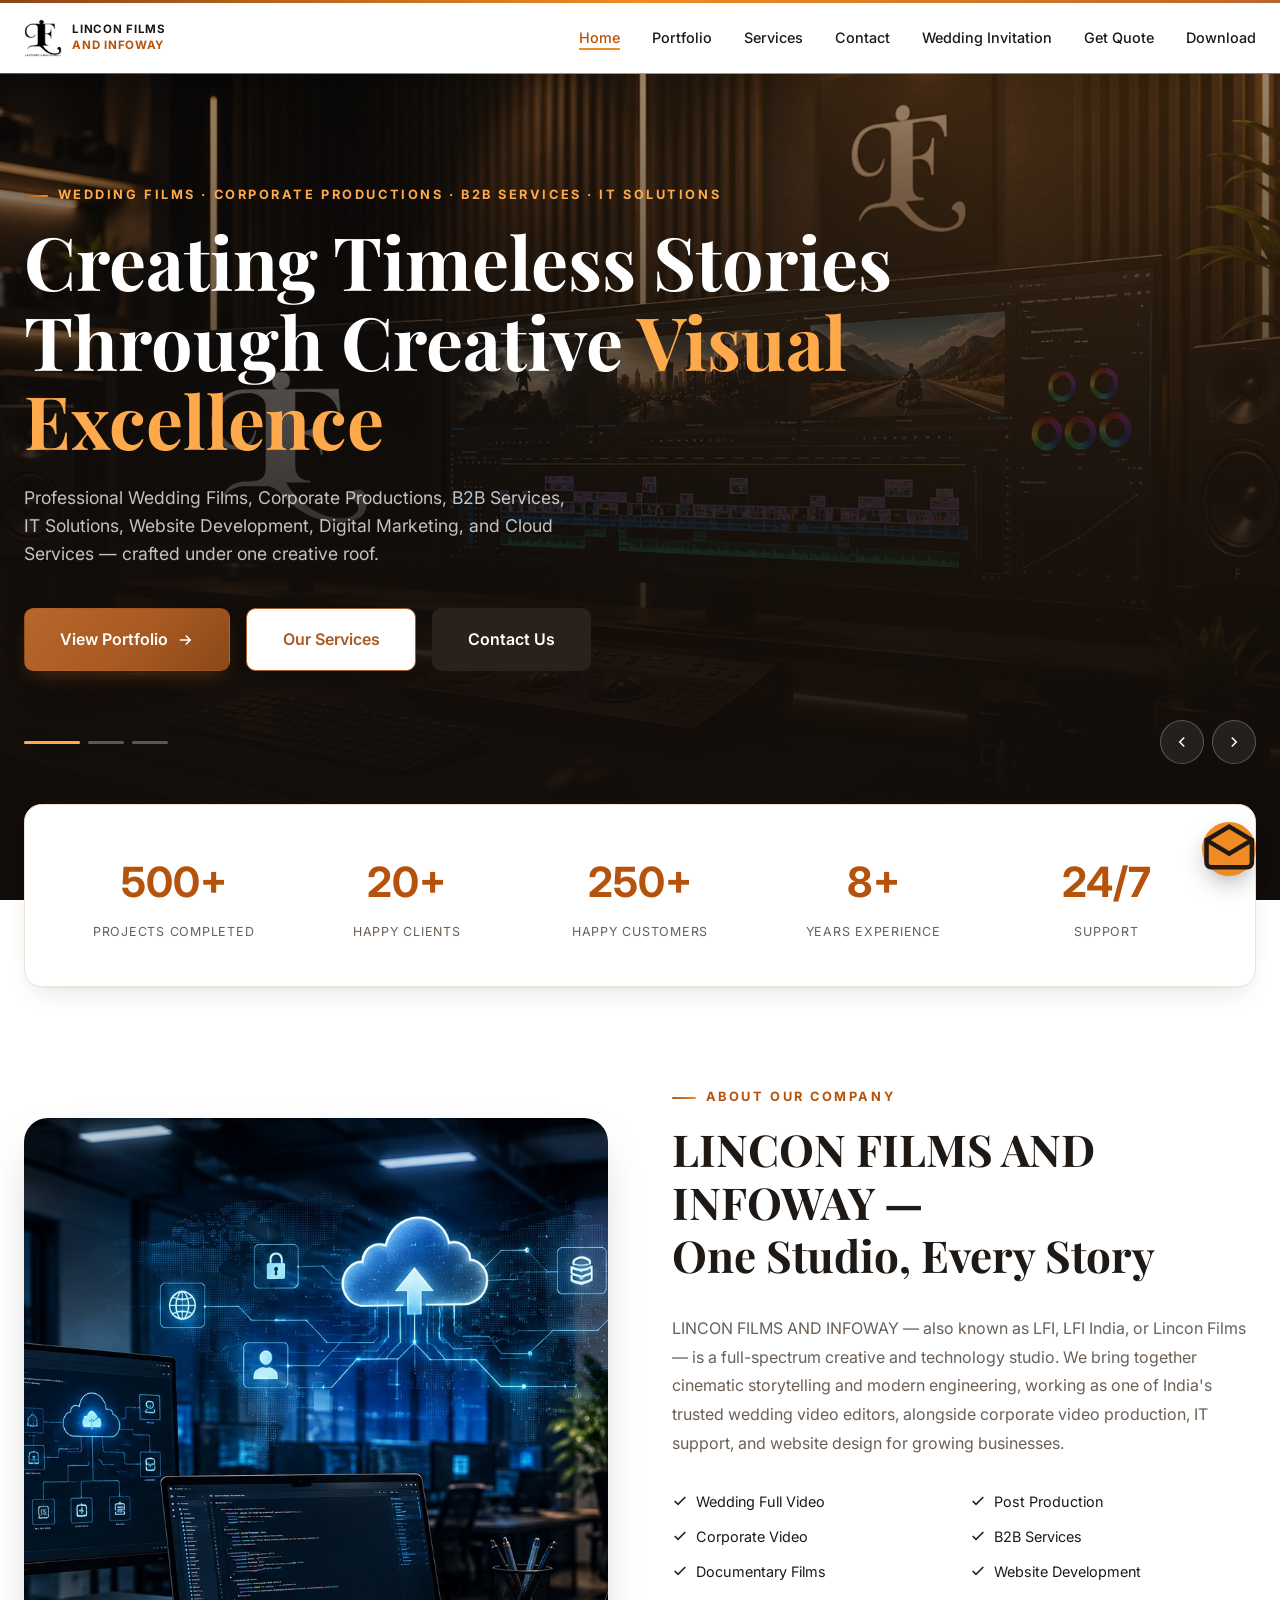
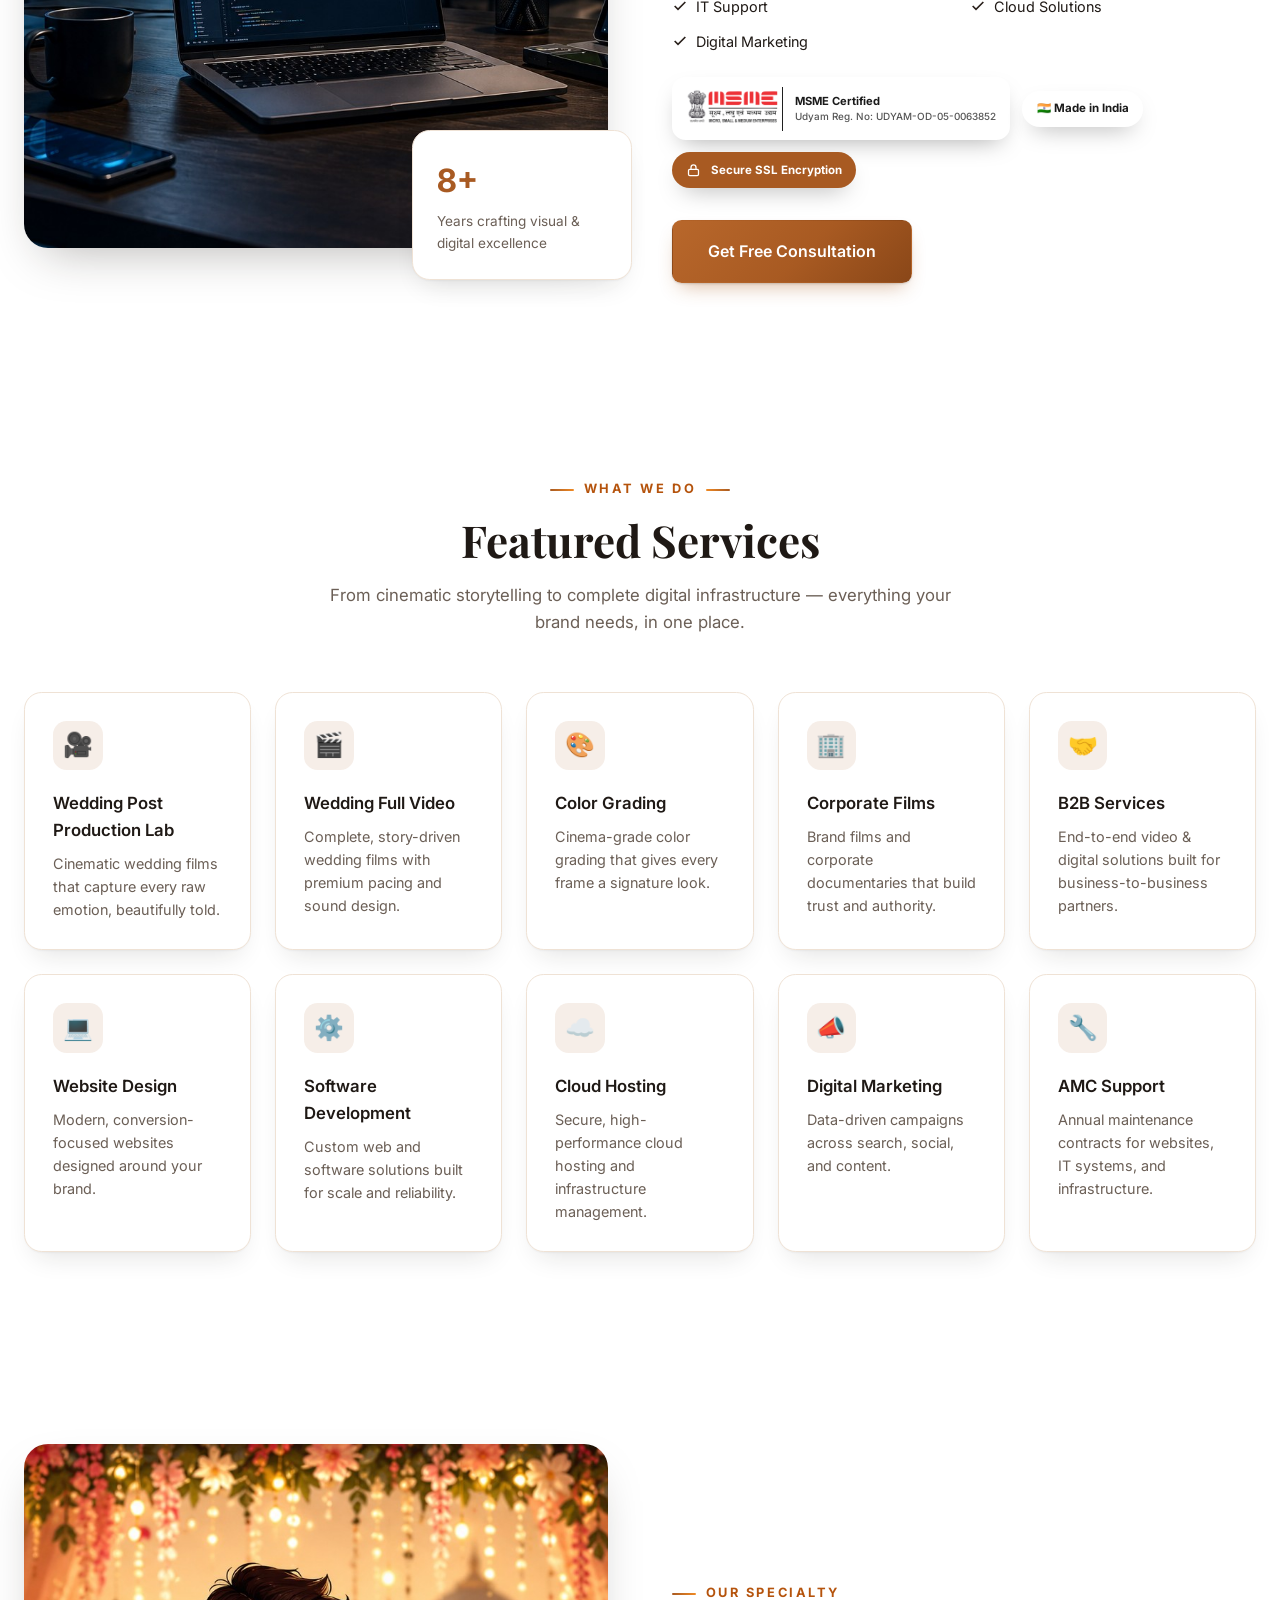
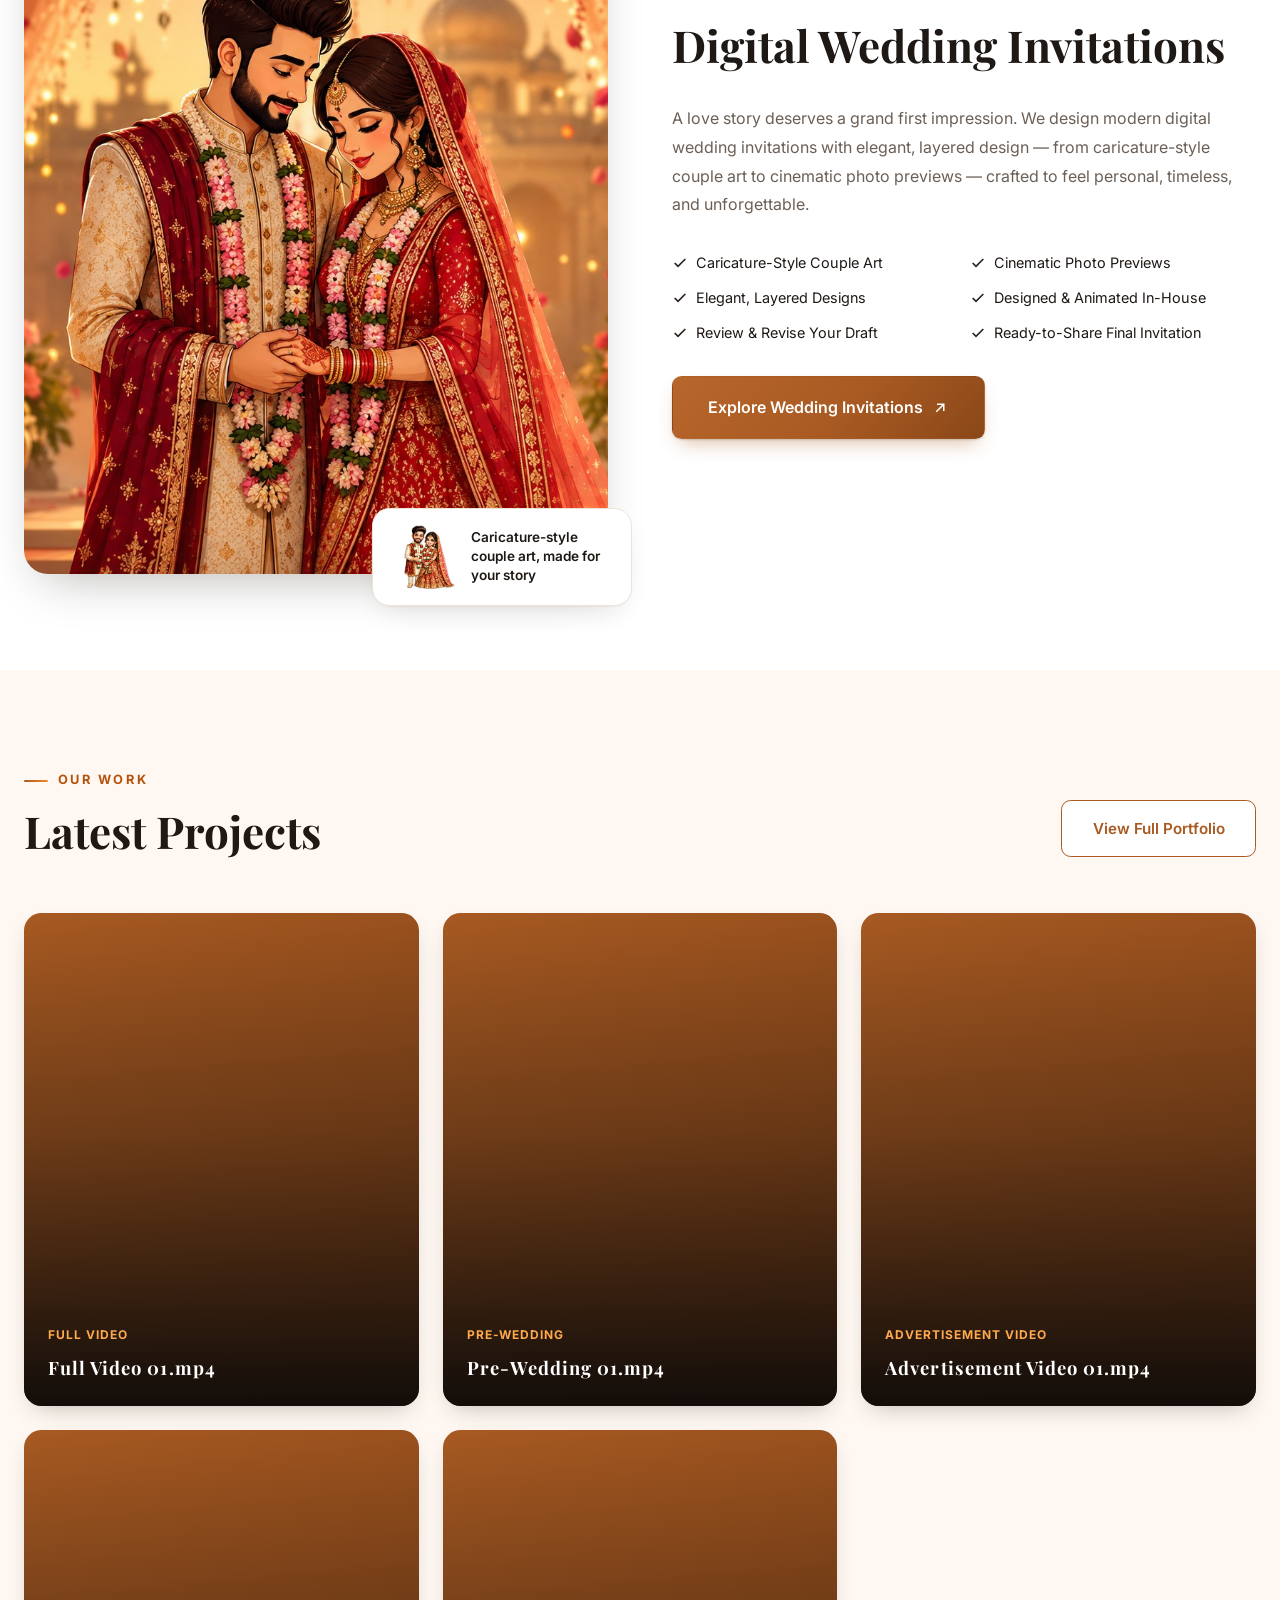
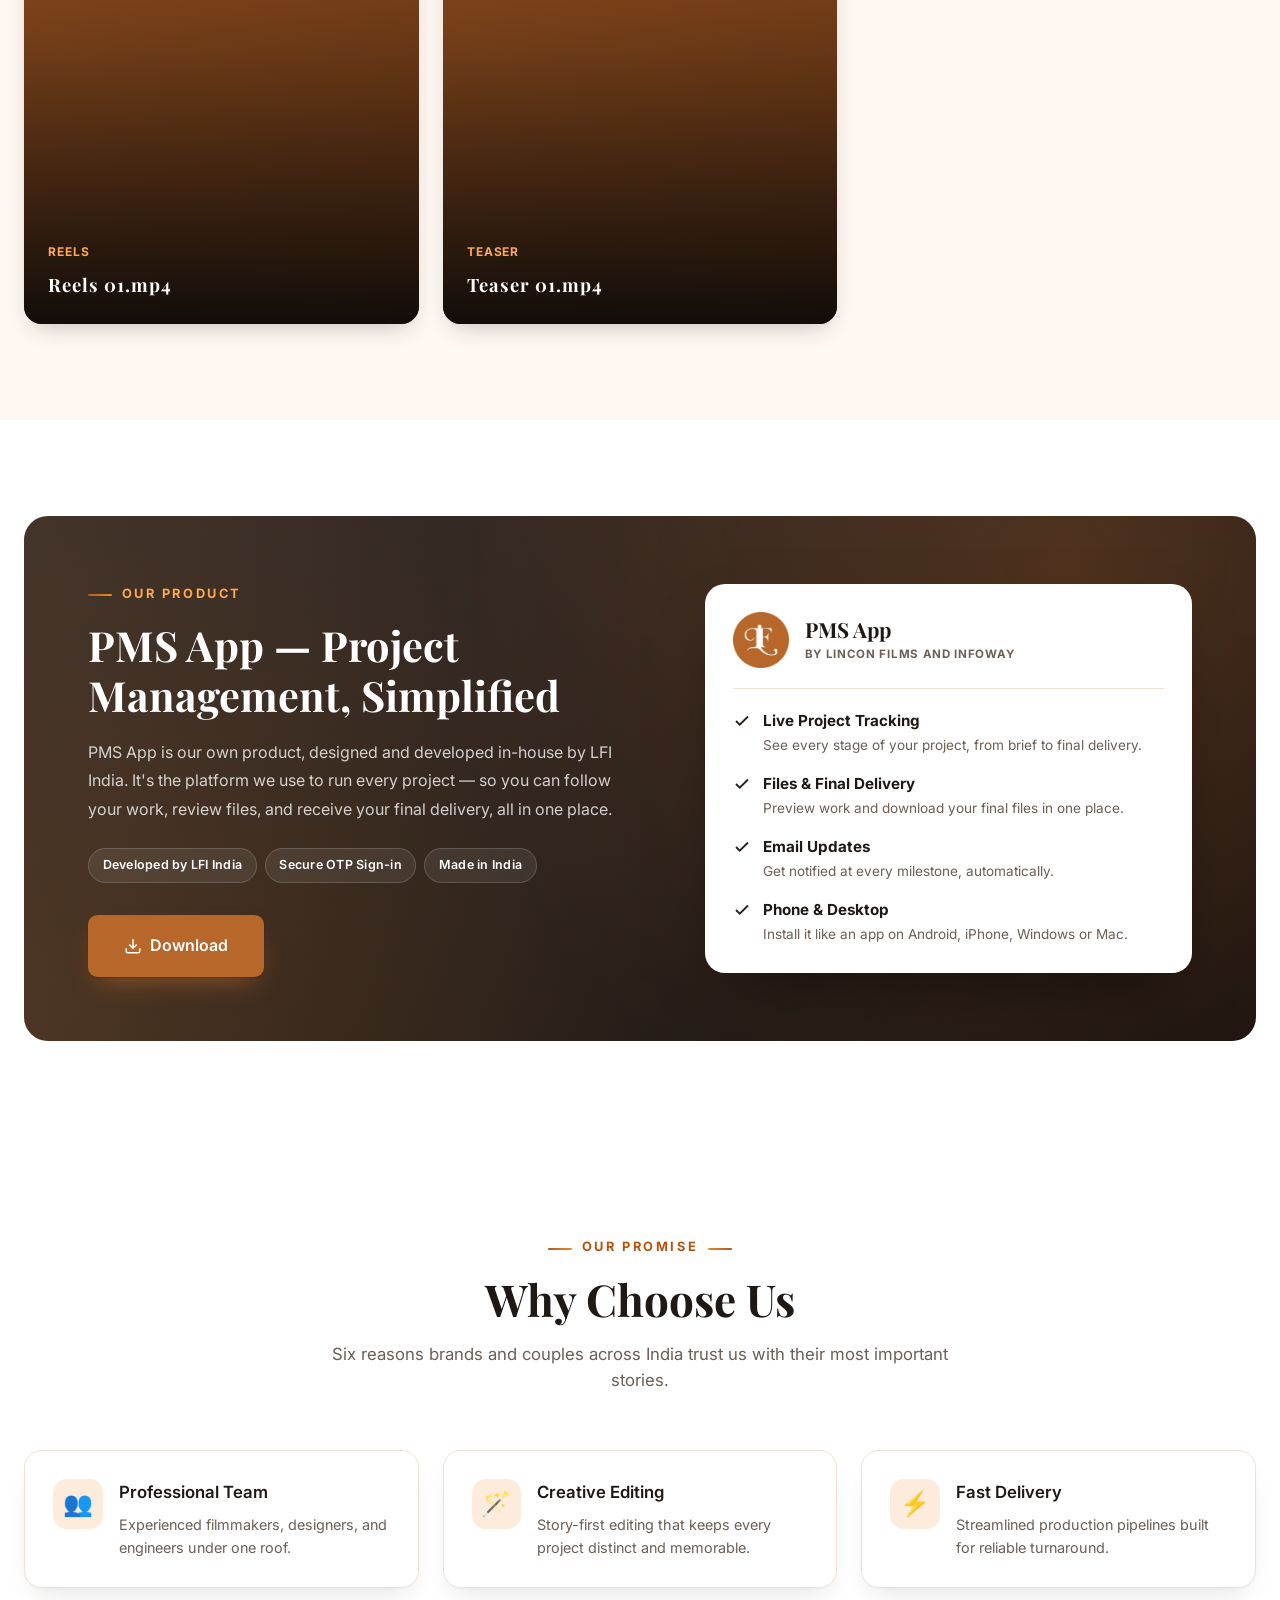
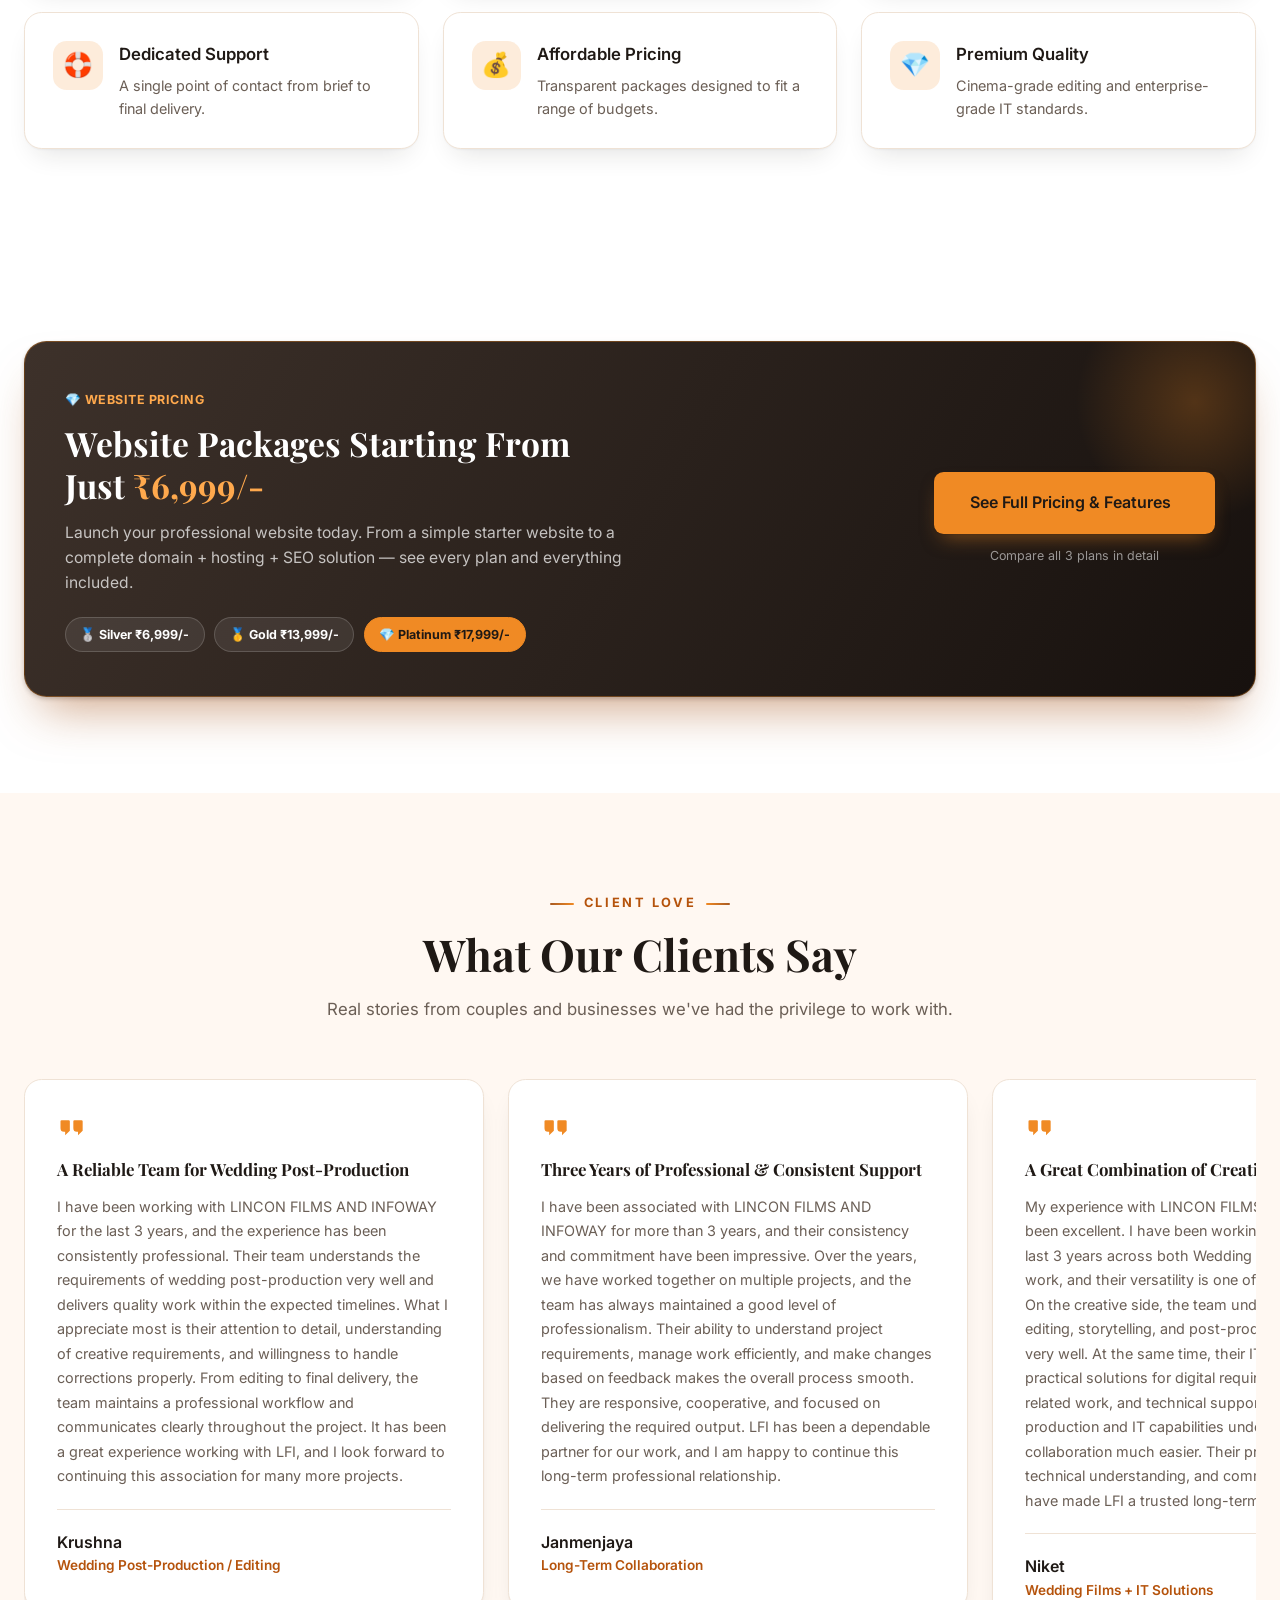
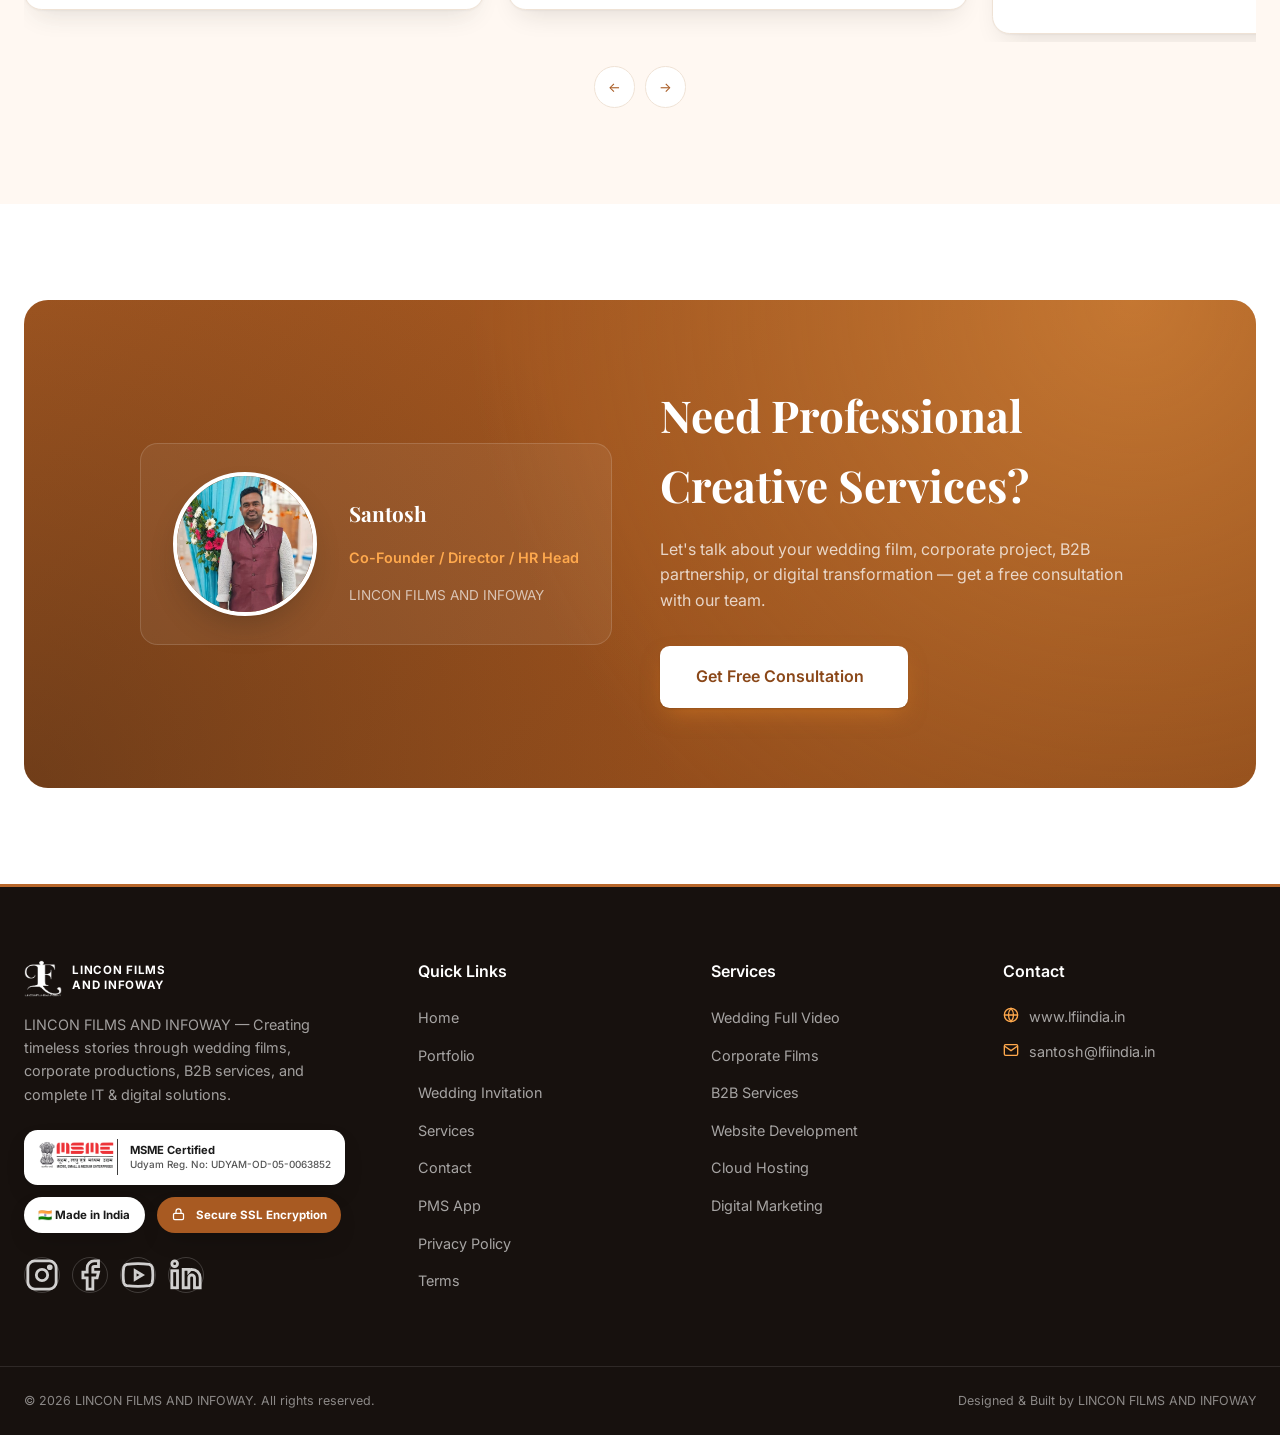
==== index.html @ a1fccd5b "PMS download popup: direct Windows installer download Installer is hosted as a GitHub release asset " ====
<!DOCTYPE html>
<html lang="en">
<head>
<meta charset="UTF-8" />
<meta name="viewport" content="width=device-width, initial-scale=1.0" />
<title>Wedding Films | B2B Services | IT Solutions | LINCON FILMS AND INFOWAY</title>
<meta name="description" content="Professional Wedding Films, Corporate Productions, B2B Services, Website Design, Software Development, Cloud Hosting, Digital Marketing and IT Solutions." />
<meta name="keywords" content="Lincon Films and Infoway, LFI India, LFI Team, Lincon Films, wedding video editor, best wedding video editor India, video editors in India, wedding video editing, professional video editing services, IT support services, website design company India, web development, wedding films, video editing company India" />
<meta name="robots" content="index, follow" />
<meta name="author" content="LINCON FILMS AND INFOWAY" />
<link rel="canonical" href="https://www.lfiindia.in" />
<meta property="og:title" content="Wedding Films | B2B Services | IT Solutions | LINCON FILMS AND INFOWAY" />
<meta property="og:description" content="Professional Wedding Films, Corporate Productions, B2B Services, Website Design, Software Development, Cloud Hosting, Digital Marketing and IT Solutions." />
<meta property="og:image" content="assets/og-image.jpg" />
<meta property="og:type" content="website" />
<meta property="og:url" content="https://www.lfiindia.in" />
<meta name="twitter:card" content="summary_large_image" />
<meta name="twitter:title" content="Wedding Films | B2B Services | IT Solutions | LINCON FILMS AND INFOWAY" />
<meta name="twitter:description" content="Professional Wedding Films, Corporate Productions, B2B Services, Website Design, Software Development, Cloud Hosting, Digital Marketing and IT Solutions." />
<link rel="icon" href="assets/favicon.ico?v=2" sizes="any" />
<link rel="icon" type="image/png" href="assets/app-icon.png?v=2" />
<link rel="apple-touch-icon" href="assets/apple-touch-icon.png?v=2" />
<link rel="preconnect" href="https://fonts.googleapis.com">
<link href="https://fonts.googleapis.com/css2?family=Playfair+Display:wght@600;700;800&family=Inter:wght@400;500;600;700&display=swap" rel="stylesheet">
<link rel="stylesheet" href="css/style.css?v=7" />
<script type="application/ld+json">{"@context": "https://schema.org", "@type": "Organization", "name": "LINCON FILMS AND INFOWAY", "alternateName": ["LFI", "LFI India", "LFI Team", "Lincon Films", "Lincon Films and Infoway", "Lincon Films & Infoway", "Lincon"], "url": "https://www.lfiindia.in", "email": "santosh@lfiindia.in", "logo": "https://www.lfiindia.in/assets/logo-black.png", "description": "Lincon Films and Infoway (LFI India) \u2014 professional wedding video editing, video production, IT support, and website design services."}</script>
<noscript><style>.reveal{opacity:1!important;transform:none!important}</style></noscript>
</head>
<body data-page="home">

<header class="navbar">
  <div class="container nav-inner">
    <a href="/" class="brand">
      <img src="assets/logo-black.png" alt="LINCON FILMS AND INFOWAY logo" />
      <span class="brand-name">LINCON FILMS<br/><em>AND INFOWAY</em></span>
    </a>
    <ul class="nav-links"><li><a href="/" class="active">Home</a></li><li><a href="/portfolio">Portfolio</a></li><li><a href="/services">Services</a></li><li><a href="/contact">Contact</a></li><li><a href="https://weddinginvitation.lfiindia.in/" target="_blank" rel="noopener">Wedding Invitation</a></li><li><a href="/contact">Get Quote</a></li><li><a href="https://pms.lfiindia.in/install" data-download title="Download the LFI PMS App for your phone or computer" aria-label="Download the LFI PMS App">Download</a></li></ul>
    <button class="nav-toggle" aria-label="Toggle menu">
      <svg viewBox="0 0 24 24" fill="none" stroke="currentColor" stroke-width="2"><path d="M3 12h18M3 6h18M3 18h18"/></svg>
    </button>
  </div>
  <div class="mobile-menu">
    <div class="container">
      <ul><li><a href="/" class="active">Home</a></li><li><a href="/portfolio">Portfolio</a></li><li><a href="/services">Services</a></li><li><a href="/contact">Contact</a></li><li><a href="https://weddinginvitation.lfiindia.in/" target="_blank" rel="noopener">Wedding Invitation</a></li><li><a href="/contact">Get Quote</a></li><li><a href="https://pms.lfiindia.in/install" data-download title="Download the LFI PMS App for your phone or computer" aria-label="Download the LFI PMS App">Download</a></li></ul>
    </div>
  </div>
</header>

<section class="hero hero-slider" aria-roledescription="carousel" aria-label="LINCON FILMS AND INFOWAY highlights">
  <div class="hero-slides">
  <div class="hero-slide is-active" aria-roledescription="slide" aria-label="1 of 3">
    <div class="hero-bg" style="background-image:url('assets/studio-hero.jpg')"></div>
      <div class="container hero-content">
        <span class="section-label">Wedding Films &middot; Corporate Productions &middot; B2B Services &middot; IT Solutions</span>
        <h1 class="reveal visible">Creating Timeless Stories<br/>Through Creative <span class="accent-text">Visual Excellence</span></h1>
        <p class="lead">Professional Wedding Films, Corporate Productions, B2B Services, IT Solutions, Website Development, Digital Marketing, and Cloud Services &mdash; crafted under one creative roof.</p>
        <div class="hero-actions">
          <a href="/portfolio" class="btn btn-primary btn-lg">View Portfolio <svg viewBox="0 0 24 24" fill="none" stroke="currentColor" stroke-width="2"><path d="M5 12h14M13 6l6 6-6 6"/></svg></a>
          <a href="/services" class="btn btn-outline btn-lg">Our Services</a>
          <a href="/contact" class="btn btn-ghost btn-lg">Contact Us</a>
        </div>
      </div>
  </div>

  <div class="hero-slide" aria-roledescription="slide" aria-label="2 of 3" aria-hidden="true" inert>
    <div class="hero-bg" style="background-image:url('assets/wedding-hero.jpg');background-position:center 30%"></div>
    <div class="container hero-content">
      <span class="section-label">Our Specialty &middot; Digital Wedding Invitations</span>
      <h2 class="hero-title">Wedding Invitations That<br/>Tell Your <span class="accent-text">Love Story</span></h2>
      <p class="lead">Modern digital invitations with elegant, layered design &mdash; from caricature-style couple art to cinematic photo previews, crafted to feel personal, timeless, and unforgettable.</p>
      <div class="hero-actions">
        <a href="https://weddinginvitation.lfiindia.in/" target="_blank" rel="noopener" class="btn btn-accent btn-lg">Explore Wedding Invitations <svg viewBox="0 0 24 24" fill="none" stroke="currentColor" stroke-width="2"><path d="M7 17 17 7M8 7h9v9"/></svg></a>
        <a href="/contact" class="btn btn-outline-light btn-lg">Get a Quote</a>
      </div>
    </div>
  </div>

  <div class="hero-slide" aria-roledescription="slide" aria-label="3 of 3" aria-hidden="true" inert>
    <div class="hero-bg" style="background-image:url('assets/about-it-cloud.jpg')"></div>
    <div class="container hero-content">
      <span class="section-label">Our Product &middot; PMS App</span>
      <h2 class="hero-title">Every Project, Tracked<br/>in <span class="accent-text">One Simple App</span></h2>
      <p class="lead">PMS App is our own project management platform, built in-house by LFI India. Follow your project from brief to final delivery, review files, and get updates &mdash; on your phone or computer.</p>
      <div class="hero-actions">
        <a href="https://pms.lfiindia.in/install" data-download class="btn btn-app btn-lg" aria-label="Download the LFI PMS App"><svg viewBox="0 0 24 24" fill="none" stroke="currentColor" stroke-width="2"><path d="M21 15v4a2 2 0 0 1-2 2H5a2 2 0 0 1-2-2v-4M7 10l5 5 5-5M12 15V3"/></svg> Download</a>
        <a href="/#pms-app" class="btn btn-outline-light btn-lg">Learn More <svg viewBox="0 0 24 24" fill="none" stroke="currentColor" stroke-width="2"><path d="M5 12h14M13 6l6 6-6 6"/></svg></a>
      </div>
    </div>
  </div>
  </div>

  <div class="container hero-controls">
    <div class="hero-dots" role="tablist" aria-label="Choose a slide">
      <button type="button" class="hero-dot is-active" role="tab" aria-selected="true" aria-label="Slide 1: Our studio"><span></span></button>
      <button type="button" class="hero-dot" role="tab" aria-selected="false" aria-label="Slide 2: Wedding Invitations"><span></span></button>
      <button type="button" class="hero-dot" role="tab" aria-selected="false" aria-label="Slide 3: PMS App"><span></span></button>
    </div>
    <div class="hero-arrows">
      <button type="button" class="hero-arrow" data-dir="-1" aria-label="Previous slide"><svg viewBox="0 0 24 24" fill="none" stroke="currentColor" stroke-width="2"><path d="M15 18l-6-6 6-6"/></svg></button>
      <button type="button" class="hero-arrow" data-dir="1" aria-label="Next slide"><svg viewBox="0 0 24 24" fill="none" stroke="currentColor" stroke-width="2"><path d="M9 18l6-6-6-6"/></svg></button>
    </div>
  </div>
</section>

<section class="stats-wrap">
  <div class="container">
    <div class="glass stats-grid reveal">
      <div><p class="num"><span data-count="500" data-suffix="+">0</span></p><p class="label">Projects Completed</p></div>
      <div><p class="num"><span data-count="20" data-suffix="+">0</span></p><p class="label">Happy Clients</p></div>
      <div><p class="num"><span data-count="250" data-suffix="+">0</span></p><p class="label">Happy Customers</p></div>
      <div><p class="num"><span data-count="8" data-suffix="+">0</span></p><p class="label">Years Experience</p></div>
      <div><p class="num"><span data-count="24" data-suffix="/7">0</span></p><p class="label">Support</p></div>
    </div>
  </div>
</section>

<section class="section">
  <div class="container about-grid">
    <div class="about-media reveal">
      <div class="frame"><img src="assets/about-it-cloud.jpg" alt="LINCON FILMS AND INFOWAY IT and cloud software workspace" /></div>
      <div class="glass badge">
        <p class="about-badge-num">8+</p>
        <p class="text-muted" style="margin-top:.3rem;font-size:.85rem">Years crafting visual &amp; digital excellence</p>
      </div>
    </div>
    <div class="reveal">
      <span class="section-label">About Our Company</span>
      <h2 style="font-size:clamp(2rem,4vw,2.75rem);line-height:1.2">LINCON FILMS AND INFOWAY &mdash;<br/>One Studio, Every Story</h2>
      <p class="text-muted mt-8" style="line-height:1.8">LINCON FILMS AND INFOWAY — also known as LFI, LFI India, or Lincon Films — is a full-spectrum creative and technology studio. We bring together cinematic storytelling and modern engineering, working as one of India's trusted wedding video editors, alongside corporate video production, IT support, and website design for growing businesses.</p>
      <div class="offer-list">
        <div class="offer-item"><svg viewBox="0 0 24 24" fill="none" stroke="currentColor" stroke-width="2.5"><path d="M20 6 9 17l-5-5"/></svg><span>Wedding Full Video</span></div><div class="offer-item"><svg viewBox="0 0 24 24" fill="none" stroke="currentColor" stroke-width="2.5"><path d="M20 6 9 17l-5-5"/></svg><span>Post Production</span></div><div class="offer-item"><svg viewBox="0 0 24 24" fill="none" stroke="currentColor" stroke-width="2.5"><path d="M20 6 9 17l-5-5"/></svg><span>Corporate Video</span></div><div class="offer-item"><svg viewBox="0 0 24 24" fill="none" stroke="currentColor" stroke-width="2.5"><path d="M20 6 9 17l-5-5"/></svg><span>B2B Services</span></div><div class="offer-item"><svg viewBox="0 0 24 24" fill="none" stroke="currentColor" stroke-width="2.5"><path d="M20 6 9 17l-5-5"/></svg><span>Documentary Films</span></div><div class="offer-item"><svg viewBox="0 0 24 24" fill="none" stroke="currentColor" stroke-width="2.5"><path d="M20 6 9 17l-5-5"/></svg><span>Website Development</span></div><div class="offer-item"><svg viewBox="0 0 24 24" fill="none" stroke="currentColor" stroke-width="2.5"><path d="M20 6 9 17l-5-5"/></svg><span>IT Support</span></div><div class="offer-item"><svg viewBox="0 0 24 24" fill="none" stroke="currentColor" stroke-width="2.5"><path d="M20 6 9 17l-5-5"/></svg><span>Cloud Solutions</span></div><div class="offer-item"><svg viewBox="0 0 24 24" fill="none" stroke="currentColor" stroke-width="2.5"><path d="M20 6 9 17l-5-5"/></svg><span>Digital Marketing</span></div>
      </div>
      
<div class="trust-badges">
  <div class="msme-badge">
    <img src="assets/msme-logo.png" alt="MSME Registered" style="height:44px" />
    <span>MSME&nbsp;Certified<br/><small>Udyam Reg. No: UDYAM-OD-05-0063852</small></span>
  </div>
  <div class="india-badge">🇮🇳&nbsp;Made in India</div>
  <div class="ssl-badge"><svg viewBox="0 0 24 24" fill="none" stroke="currentColor" stroke-width="2"><rect x="4" y="10" width="16" height="10" rx="2"/><path d="M8 10V7a4 4 0 0 1 8 0v3"/></svg>&nbsp;Secure SSL Encryption</div>
</div>

      <div class="mt-8"><a href="/contact" class="btn btn-primary btn-lg">Get Free Consultation</a></div>
    </div>
  </div>
</section>

<section class="section">
  <div class="container">
    <div class="section-heading reveal">
      <span class="section-label">What We Do</span>
      <h2>Featured Services</h2>
      <p>From cinematic storytelling to complete digital infrastructure &mdash; everything your brand needs, in one place.</p>
    </div>
    <div class="grid grid-5">
<a href="/services" class="card reveal" style="display:block">
  <div class="icon-box" style="font-size:1.5rem">🎥</div>
  <h3 style="font-size:1.05rem;font-family:'Inter',sans-serif;font-weight:600">Wedding Post Production Lab</h3>
  <p class="text-muted" style="margin-top:.5rem;font-size:.9rem;line-height:1.6">Cinematic wedding films that capture every raw emotion, beautifully told.</p>
</a>
<div class="card reveal">
  <div class="icon-box" style="font-size:1.5rem">🎬</div>
  <h3 style="font-size:1.05rem;font-family:'Inter',sans-serif;font-weight:600">Wedding Full Video</h3>
  <p class="text-muted" style="margin-top:.5rem;font-size:.9rem;line-height:1.6">Complete, story-driven wedding films with premium pacing and sound design.</p>
</div>
<div class="card reveal">
  <div class="icon-box" style="font-size:1.5rem">🎨</div>
  <h3 style="font-size:1.05rem;font-family:'Inter',sans-serif;font-weight:600">Color Grading</h3>
  <p class="text-muted" style="margin-top:.5rem;font-size:.9rem;line-height:1.6">Cinema-grade color grading that gives every frame a signature look.</p>
</div>
<div class="card reveal">
  <div class="icon-box" style="font-size:1.5rem">🏢</div>
  <h3 style="font-size:1.05rem;font-family:'Inter',sans-serif;font-weight:600">Corporate Films</h3>
  <p class="text-muted" style="margin-top:.5rem;font-size:.9rem;line-height:1.6">Brand films and corporate documentaries that build trust and authority.</p>
</div>
<div class="card reveal">
  <div class="icon-box" style="font-size:1.5rem">🤝</div>
  <h3 style="font-size:1.05rem;font-family:'Inter',sans-serif;font-weight:600">B2B Services</h3>
  <p class="text-muted" style="margin-top:.5rem;font-size:.9rem;line-height:1.6">End-to-end video & digital solutions built for business-to-business partners.</p>
</div>
<div class="card reveal">
  <div class="icon-box" style="font-size:1.5rem">💻</div>
  <h3 style="font-size:1.05rem;font-family:'Inter',sans-serif;font-weight:600">Website Design</h3>
  <p class="text-muted" style="margin-top:.5rem;font-size:.9rem;line-height:1.6">Modern, conversion-focused websites designed around your brand.</p>
</div>
<div class="card reveal">
  <div class="icon-box" style="font-size:1.5rem">⚙️</div>
  <h3 style="font-size:1.05rem;font-family:'Inter',sans-serif;font-weight:600">Software Development</h3>
  <p class="text-muted" style="margin-top:.5rem;font-size:.9rem;line-height:1.6">Custom web and software solutions built for scale and reliability.</p>
</div>
<div class="card reveal">
  <div class="icon-box" style="font-size:1.5rem">☁️</div>
  <h3 style="font-size:1.05rem;font-family:'Inter',sans-serif;font-weight:600">Cloud Hosting</h3>
  <p class="text-muted" style="margin-top:.5rem;font-size:.9rem;line-height:1.6">Secure, high-performance cloud hosting and infrastructure management.</p>
</div>
<div class="card reveal">
  <div class="icon-box" style="font-size:1.5rem">📣</div>
  <h3 style="font-size:1.05rem;font-family:'Inter',sans-serif;font-weight:600">Digital Marketing</h3>
  <p class="text-muted" style="margin-top:.5rem;font-size:.9rem;line-height:1.6">Data-driven campaigns across search, social, and content.</p>
</div>
<div class="card reveal">
  <div class="icon-box" style="font-size:1.5rem">🔧</div>
  <h3 style="font-size:1.05rem;font-family:'Inter',sans-serif;font-weight:600">AMC Support</h3>
  <p class="text-muted" style="margin-top:.5rem;font-size:.9rem;line-height:1.6">Annual maintenance contracts for websites, IT systems, and infrastructure.</p>
</div></div>
  </div>
</section>

<section class="section wi-section">
  <div class="container about-grid">
    <div class="about-media reveal">
      <div class="frame"><img src="assets/wedding-hero.jpg" alt="Digital wedding invitation designed by LINCON FILMS AND INFOWAY" loading="lazy" /></div>
      <div class="glass badge wi-badge">
        <img src="assets/indian-wedding-couple.png" alt="" loading="lazy" />
        <p>Caricature-style couple art, made for your story</p>
      </div>
    </div>
    <div class="reveal">
      <span class="section-label">Our Specialty</span>
      <h2 style="font-size:clamp(2rem,4vw,2.75rem);line-height:1.2">Digital Wedding Invitations</h2>
      <p class="text-muted mt-8" style="line-height:1.8">A love story deserves a grand first impression. We design modern digital wedding invitations with elegant, layered design &mdash; from caricature-style couple art to cinematic photo previews &mdash; crafted to feel personal, timeless, and unforgettable.</p>
      <div class="offer-list">
        <div class="offer-item"><svg viewBox="0 0 24 24" fill="none" stroke="currentColor" stroke-width="2.5"><path d="M20 6 9 17l-5-5"/></svg><span>Caricature-Style Couple Art</span></div><div class="offer-item"><svg viewBox="0 0 24 24" fill="none" stroke="currentColor" stroke-width="2.5"><path d="M20 6 9 17l-5-5"/></svg><span>Cinematic Photo Previews</span></div><div class="offer-item"><svg viewBox="0 0 24 24" fill="none" stroke="currentColor" stroke-width="2.5"><path d="M20 6 9 17l-5-5"/></svg><span>Elegant, Layered Designs</span></div><div class="offer-item"><svg viewBox="0 0 24 24" fill="none" stroke="currentColor" stroke-width="2.5"><path d="M20 6 9 17l-5-5"/></svg><span>Designed &amp; Animated In-House</span></div><div class="offer-item"><svg viewBox="0 0 24 24" fill="none" stroke="currentColor" stroke-width="2.5"><path d="M20 6 9 17l-5-5"/></svg><span>Review &amp; Revise Your Draft</span></div><div class="offer-item"><svg viewBox="0 0 24 24" fill="none" stroke="currentColor" stroke-width="2.5"><path d="M20 6 9 17l-5-5"/></svg><span>Ready-to-Share Final Invitation</span></div>
      </div>
      <div class="mt-8"><a href="https://weddinginvitation.lfiindia.in/" target="_blank" rel="noopener" class="btn btn-primary btn-lg">Explore Wedding Invitations <svg viewBox="0 0 24 24" fill="none" stroke="currentColor" stroke-width="2"><path d="M7 17 17 7M8 7h9v9"/></svg></a></div>
    </div>
  </div>
</section>

<section class="section" style="background:var(--surface)">
  <div class="container">
    <div class="section-heading left reveal" style="display:flex;justify-content:space-between;align-items:flex-end;flex-wrap:wrap;gap:1.5rem;max-width:none">
      <div>
        <span class="section-label">Our Work</span>
        <h2>Latest Projects</h2>
      </div>
      <a href="/portfolio" class="btn btn-outline">View Full Portfolio</a>
    </div>
    <div class="grid grid-3">
<a href="https://drive.google.com/file/d/1_h4O3P3IuZ7EQPSgL_ETYIWXiaMD9WnO/view?usp=drive_link" target="_blank" rel="noopener noreferrer" class="p-card reveal">
  <img src="https://drive.google.com/thumbnail?id=1_h4O3P3IuZ7EQPSgL_ETYIWXiaMD9WnO&sz=w1200" alt="Full Video 01.mp4" loading="lazy" referrerpolicy="no-referrer" onerror="this.closest('.p-card').classList.add('thumb-fallback')" />
  <div class="overlay"></div>
  <div class="info">
    <span class="cat">Full Video</span>
    <h3>Full Video 01.mp4</h3>
  </div>
</a>
<a href="https://drive.google.com/file/d/1IrYppe9F_4BrQaVZTBiz6avrPUBMxcvS/view?usp=drive_link" target="_blank" rel="noopener noreferrer" class="p-card reveal">
  <img src="https://drive.google.com/thumbnail?id=1IrYppe9F_4BrQaVZTBiz6avrPUBMxcvS&sz=w1200" alt="Pre-Wedding 01.mp4" loading="lazy" referrerpolicy="no-referrer" onerror="this.closest('.p-card').classList.add('thumb-fallback')" />
  <div class="overlay"></div>
  <div class="info">
    <span class="cat">Pre-Wedding</span>
    <h3>Pre-Wedding 01.mp4</h3>
  </div>
</a>
<a href="https://drive.google.com/file/d/14SnqKuMnbNH4ShbbWWgrhQha8vbRwLFc/view?usp=drive_link" target="_blank" rel="noopener noreferrer" class="p-card reveal">
  <img src="https://drive.google.com/thumbnail?id=14SnqKuMnbNH4ShbbWWgrhQha8vbRwLFc&sz=w1200" alt="Advertisement Video 01.mp4" loading="lazy" referrerpolicy="no-referrer" onerror="this.closest('.p-card').classList.add('thumb-fallback')" />
  <div class="overlay"></div>
  <div class="info">
    <span class="cat">Advertisement Video</span>
    <h3>Advertisement Video 01.mp4</h3>
  </div>
</a>
<a href="https://drive.google.com/file/d/1Y3k-LOnj1ScV1rFyDMSn8YwFRIDHgS8o/view?usp=drive_link" target="_blank" rel="noopener noreferrer" class="p-card reveal">
  <img src="https://drive.google.com/thumbnail?id=1Y3k-LOnj1ScV1rFyDMSn8YwFRIDHgS8o&sz=w1200" alt="Reels 01.mp4" loading="lazy" referrerpolicy="no-referrer" onerror="this.closest('.p-card').classList.add('thumb-fallback')" />
  <div class="overlay"></div>
  <div class="info">
    <span class="cat">Reels</span>
    <h3>Reels 01.mp4</h3>
  </div>
</a>
<a href="https://drive.google.com/file/d/15OsVFJKH5xno4ZXvZej6EavUECVASwab/view?usp=drive_link" target="_blank" rel="noopener noreferrer" class="p-card reveal">
  <img src="https://drive.google.com/thumbnail?id=15OsVFJKH5xno4ZXvZej6EavUECVASwab&sz=w1200" alt="Teaser 01.mp4" loading="lazy" referrerpolicy="no-referrer" onerror="this.closest('.p-card').classList.add('thumb-fallback')" />
  <div class="overlay"></div>
  <div class="info">
    <span class="cat">Teaser</span>
    <h3>Teaser 01.mp4</h3>
  </div>
</a></div>
  </div>
</section>

<section class="section" id="pms-app">
  <div class="container">
    <div class="product-banner reveal">
      <div class="product-copy">
        <span class="section-label">Our Product</span>
        <h2>PMS App &mdash; Project Management, Simplified</h2>
        <p>PMS App is our own product, designed and developed in-house by LFI India. It&apos;s the platform we use to run every project &mdash; so you can follow your work, review files, and receive your final delivery, all in one place.</p>
        <div class="product-tags">
          <span>Developed by LFI India</span><span>Secure OTP Sign-in</span><span>Made in India</span>
        </div>
        <div class="product-actions">
          <a href="https://pms.lfiindia.in/install" data-download class="btn btn-lg btn-app" aria-label="Download the LFI PMS App"><svg viewBox="0 0 24 24" fill="none" stroke="currentColor" stroke-width="2"><path d="M21 15v4a2 2 0 0 1-2 2H5a2 2 0 0 1-2-2v-4M7 10l5 5 5-5M12 15V3"/></svg> Download</a>
        </div>
      </div>
      <div class="product-card">
        <div class="product-card-head">
          <div class="product-icon"><img src="assets/app-icon.png" alt="PMS App" /></div>
          <div><p class="product-name">PMS App</p><p class="product-by">by LINCON FILMS AND INFOWAY</p></div>
        </div>
        <ul class="product-features">
          <li><svg viewBox="0 0 24 24" fill="none" stroke="currentColor" stroke-width="2.5"><path d="M20 6 9 17l-5-5"/></svg><div><strong>Live Project Tracking</strong><span>See every stage of your project, from brief to final delivery.</span></div></li><li><svg viewBox="0 0 24 24" fill="none" stroke="currentColor" stroke-width="2.5"><path d="M20 6 9 17l-5-5"/></svg><div><strong>Files &amp; Final Delivery</strong><span>Preview work and download your final files in one place.</span></div></li><li><svg viewBox="0 0 24 24" fill="none" stroke="currentColor" stroke-width="2.5"><path d="M20 6 9 17l-5-5"/></svg><div><strong>Email Updates</strong><span>Get notified at every milestone, automatically.</span></div></li><li><svg viewBox="0 0 24 24" fill="none" stroke="currentColor" stroke-width="2.5"><path d="M20 6 9 17l-5-5"/></svg><div><strong>Phone &amp; Desktop</strong><span>Install it like an app on Android, iPhone, Windows or Mac.</span></div></li>
        </ul>
      </div>
    </div>
  </div>
</section>

<section class="section">
  <div class="container">
    <div class="section-heading reveal">
      <span class="section-label">Our Promise</span>
      <h2>Why Choose Us</h2>
      <p>Six reasons brands and couples across India trust us with their most important stories.</p>
    </div>
    <div class="grid grid-3">
<div class="card reveal" style="display:flex;gap:1rem;align-items:flex-start">
  <div class="icon-box gold" style="margin-bottom:0;flex-shrink:0">👥</div>
  <div>
    <h3 style="font-size:1.05rem;font-family:'Inter',sans-serif;font-weight:600">Professional Team</h3>
    <p class="text-muted" style="margin-top:.4rem;font-size:.9rem;line-height:1.6">Experienced filmmakers, designers, and engineers under one roof.</p>
  </div>
</div>
<div class="card reveal" style="display:flex;gap:1rem;align-items:flex-start">
  <div class="icon-box gold" style="margin-bottom:0;flex-shrink:0">🪄</div>
  <div>
    <h3 style="font-size:1.05rem;font-family:'Inter',sans-serif;font-weight:600">Creative Editing</h3>
    <p class="text-muted" style="margin-top:.4rem;font-size:.9rem;line-height:1.6">Story-first editing that keeps every project distinct and memorable.</p>
  </div>
</div>
<div class="card reveal" style="display:flex;gap:1rem;align-items:flex-start">
  <div class="icon-box gold" style="margin-bottom:0;flex-shrink:0">⚡</div>
  <div>
    <h3 style="font-size:1.05rem;font-family:'Inter',sans-serif;font-weight:600">Fast Delivery</h3>
    <p class="text-muted" style="margin-top:.4rem;font-size:.9rem;line-height:1.6">Streamlined production pipelines built for reliable turnaround.</p>
  </div>
</div>
<div class="card reveal" style="display:flex;gap:1rem;align-items:flex-start">
  <div class="icon-box gold" style="margin-bottom:0;flex-shrink:0">🛟</div>
  <div>
    <h3 style="font-size:1.05rem;font-family:'Inter',sans-serif;font-weight:600">Dedicated Support</h3>
    <p class="text-muted" style="margin-top:.4rem;font-size:.9rem;line-height:1.6">A single point of contact from brief to final delivery.</p>
  </div>
</div>
<div class="card reveal" style="display:flex;gap:1rem;align-items:flex-start">
  <div class="icon-box gold" style="margin-bottom:0;flex-shrink:0">💰</div>
  <div>
    <h3 style="font-size:1.05rem;font-family:'Inter',sans-serif;font-weight:600">Affordable Pricing</h3>
    <p class="text-muted" style="margin-top:.4rem;font-size:.9rem;line-height:1.6">Transparent packages designed to fit a range of budgets.</p>
  </div>
</div>
<div class="card reveal" style="display:flex;gap:1rem;align-items:flex-start">
  <div class="icon-box gold" style="margin-bottom:0;flex-shrink:0">💎</div>
  <div>
    <h3 style="font-size:1.05rem;font-family:'Inter',sans-serif;font-weight:600">Premium Quality</h3>
    <p class="text-muted" style="margin-top:.4rem;font-size:.9rem;line-height:1.6">Cinema-grade editing and enterprise-grade IT standards.</p>
  </div>
</div></div>
  </div>
</section>

<section class="section">
  <div class="container">
    <div class="pricing-teaser reveal">
      <div class="pricing-teaser-content">
        <span class="pricing-teaser-eyebrow">💎 Website Pricing</span>
        <h2>Website Packages Starting From Just <strong>₹6,999/-</strong></h2>
        <p>Launch your professional website today. From a simple starter website to a complete domain + hosting + SEO solution — see every plan and everything included.</p>
        <div class="pricing-teaser-chips">
          <span>🥈 Silver ₹6,999/-</span>
          <span>🥇 Gold ₹13,999/-</span>
          <span class="pt-platinum">💎 Platinum ₹17,999/-</span>
        </div>
      </div>
      <div class="pricing-teaser-cta">
        <a href="/services#pricing" class="btn btn-accent btn-lg">See Full Pricing &amp; Features <svg viewBox="0 0 24 24" fill="none" stroke="currentColor" stroke-width="2"><path d="M5 12h14M13 6l6 6-6 6"/></svg></a>
        <small>Compare all 3 plans in detail</small>
      </div>
    </div>
  </div>
</section>

<section class="section" style="background:var(--surface)">
  <div class="container">
    <div class="section-heading reveal">
      <span class="section-label">Client Love</span>
      <h2>What Our Clients Say</h2>
      <p>Real stories from couples and businesses we've had the privilege to work with.</p>
    </div>
    <div class="carousel reveal">
      <div class="carousel-track">
<div class="glass t-card">
  <svg viewBox="0 0 24 24" fill="currentColor"><path d="M9 7H4a1 1 0 0 0-1 1v6a3 3 0 0 0 3 3h1v3l4-4V8a1 1 0 0 0-1-1Zm11 0h-5a1 1 0 0 0-1 1v6a3 3 0 0 0 3 3h1v3l4-4V8a1 1 0 0 0-1-1Z"/></svg>
  <p class="quote-headline">A Reliable Team for Wedding Post-Production</p>
  <p class="quote">I have been working with LINCON FILMS AND INFOWAY for the last 3 years, and the experience has been consistently professional. Their team understands the requirements of wedding post-production very well and delivers quality work within the expected timelines. What I appreciate most is their attention to detail, understanding of creative requirements, and willingness to handle corrections properly. From editing to final delivery, the team maintains a professional workflow and communicates clearly throughout the project. It has been a great experience working with LFI, and I look forward to continuing this association for many more projects.</p>
  <div class="who"><p class="name">Krushna</p><p class="role">Wedding Post-Production / Editing</p></div>
</div>
<div class="glass t-card">
  <svg viewBox="0 0 24 24" fill="currentColor"><path d="M9 7H4a1 1 0 0 0-1 1v6a3 3 0 0 0 3 3h1v3l4-4V8a1 1 0 0 0-1-1Zm11 0h-5a1 1 0 0 0-1 1v6a3 3 0 0 0 3 3h1v3l4-4V8a1 1 0 0 0-1-1Z"/></svg>
  <p class="quote-headline">Three Years of Professional & Consistent Support</p>
  <p class="quote">I have been associated with LINCON FILMS AND INFOWAY for more than 3 years, and their consistency and commitment have been impressive. Over the years, we have worked together on multiple projects, and the team has always maintained a good level of professionalism. Their ability to understand project requirements, manage work efficiently, and make changes based on feedback makes the overall process smooth. They are responsive, cooperative, and focused on delivering the required output. LFI has been a dependable partner for our work, and I am happy to continue this long-term professional relationship.</p>
  <div class="who"><p class="name">Janmenjaya</p><p class="role">Long-Term Collaboration</p></div>
</div>
<div class="glass t-card">
  <svg viewBox="0 0 24 24" fill="currentColor"><path d="M9 7H4a1 1 0 0 0-1 1v6a3 3 0 0 0 3 3h1v3l4-4V8a1 1 0 0 0-1-1Zm11 0h-5a1 1 0 0 0-1 1v6a3 3 0 0 0 3 3h1v3l4-4V8a1 1 0 0 0-1-1Z"/></svg>
  <p class="quote-headline">A Great Combination of Creative & IT Expertise</p>
  <p class="quote">My experience with LINCON FILMS AND INFOWAY has been excellent. I have been working with the team for the last 3 years across both Wedding Films and IT Solution work, and their versatility is one of their biggest strengths. On the creative side, the team understands wedding films, editing, storytelling, and post-production requirements very well. At the same time, their IT team provides practical solutions for digital requirements, website-related work, and technical support. Having both creative production and IT capabilities under one team makes collaboration much easier. Their professional approach, technical understanding, and commitment to the work have made LFI a trusted long-term partner.</p>
  <div class="who"><p class="name">Niket</p><p class="role">Wedding Films + IT Solutions</p></div>
</div>
<div class="glass t-card">
  <svg viewBox="0 0 24 24" fill="currentColor"><path d="M9 7H4a1 1 0 0 0-1 1v6a3 3 0 0 0 3 3h1v3l4-4V8a1 1 0 0 0-1-1Zm11 0h-5a1 1 0 0 0-1 1v6a3 3 0 0 0 3 3h1v3l4-4V8a1 1 0 0 0-1-1Z"/></svg>
  <p class="quote-headline">Professional, Responsive & Easy to Work With</p>
  <p class="quote">I have been working with LINCON FILMS AND INFOWAY for the last 3 years, and I have always had a positive experience with their team. They are professional, responsive, and take the time to understand the actual requirements of each project. Whenever there are changes or specific requirements, the team is cooperative and works towards finding the right solution. Their dedication to maintaining quality and completing work properly is something I really appreciate. LFI has built a strong professional relationship with us over the years, and I would definitely recommend their services to businesses and teams looking for a reliable creative and technology partner.</p>
  <div class="who"><p class="name">Soumya</p><p class="role">Professional Service & Support</p></div>
</div></div>
      <div class="carousel-nav">
        <button class="carousel-prev" aria-label="Previous">&larr;</button>
        <button class="carousel-next" aria-label="Next">&rarr;</button>
      </div>
    </div>
  </div>
</section>

<section class="section">
  <div class="container">
    <div class="cta-banner reveal">
      <div class="inner cta-with-founder">
        <div class="founder-card on-dark">
          <div class="founder-photo"><img src="assets/founder-santosh.jpg" alt="Santosh, Co-Founder of LINCON FILMS AND INFOWAY" /></div>
          <div>
            <p class="founder-name">Santosh</p>
            <p class="founder-title">Co-Founder / Director / HR Head</p>
            <p class="founder-company">LINCON FILMS AND INFOWAY</p>
          </div>
        </div>
        <div class="cta-content">
          <h2>Need Professional Creative Services?</h2>
          <p>Let&apos;s talk about your wedding film, corporate project, B2B partnership, or digital transformation &mdash; get a free consultation with our team.</p>
          <div class="mt-8"><a href="/contact" class="btn btn-primary btn-lg">Get Free Consultation <svg viewBox="0 0 24 24" fill="none" stroke="currentColor" stroke-width="2"><path d="M5 12h14M13 6l6 6-6 6"/></svg></a></div>
        </div>
      </div>
    </div>
  </div>
</section>

<div class="floating-actions">
  <a href="mailto:santosh@lfiindia.in" class="fab call" aria-label="Email us"><svg viewBox="0 0 24 24" fill="none" stroke="currentColor" stroke-width="2"><path d="m2 8 10 6 10-6"/><path d="M2 8v10a2 2 0 0 0 2 2h16a2 2 0 0 0 2-2V8l-10-6L2 8Z"/></svg></a>
</div>

<footer>
  <div class="container footer-grid">
    <div class="footer-brand">
      <div class="brand"><img src="assets/logo-white.png" alt="LINCON FILMS AND INFOWAY logo" /><span class="brand-name">LINCON FILMS<br/><em>AND INFOWAY</em></span></div>
      <p>LINCON FILMS AND INFOWAY — Creating timeless stories through wedding films, corporate productions, B2B services, and complete IT &amp; digital solutions.</p>
      
<div class="trust-badges">
  <div class="msme-badge">
    <img src="assets/msme-logo.png" alt="MSME Registered" style="height:36px" />
    <span>MSME&nbsp;Certified<br/><small>Udyam Reg. No: UDYAM-OD-05-0063852</small></span>
  </div>
  <div class="india-badge">🇮🇳&nbsp;Made in India</div>
  <div class="ssl-badge"><svg viewBox="0 0 24 24" fill="none" stroke="currentColor" stroke-width="2"><rect x="4" y="10" width="16" height="10" rx="2"/><path d="M8 10V7a4 4 0 0 1 8 0v3"/></svg>&nbsp;Secure SSL Encryption</div>
</div>

      <div class="footer-socials">
        <a href="#" aria-label="Instagram"><svg viewBox="0 0 24 24" fill="none" stroke="currentColor" stroke-width="2"><rect x="2" y="2" width="20" height="20" rx="5"/><circle cx="12" cy="12" r="4"/><circle cx="17.5" cy="6.5" r="1"/></svg></a>
        <a href="#" aria-label="Facebook"><svg viewBox="0 0 24 24" fill="none" stroke="currentColor" stroke-width="2"><path d="M18 2h-3a5 5 0 0 0-5 5v3H7v4h3v8h4v-8h3l1-4h-4V7a1 1 0 0 1 1-1h3Z"/></svg></a>
        <a href="#" aria-label="YouTube"><svg viewBox="0 0 24 24" fill="none" stroke="currentColor" stroke-width="2"><path d="M22.5 12a29 29 0 0 0-.5-5.5 3 3 0 0 0-2-2A70 70 0 0 0 12 4a70 70 0 0 0-8 .5 3 3 0 0 0-2 2A29 29 0 0 0 1.5 12a29 29 0 0 0 .5 5.5 3 3 0 0 0 2 2 70 70 0 0 0 8 .5 70 70 0 0 0 8-.5 3 3 0 0 0 2-2 29 29 0 0 0 .5-5.5Z"/><path d="m10 9 5 3-5 3Z"/></svg></a>
        <a href="#" aria-label="LinkedIn"><svg viewBox="0 0 24 24" fill="none" stroke="currentColor" stroke-width="2"><path d="M16 8a6 6 0 0 1 6 6v7h-4v-7a2 2 0 0 0-4 0v7h-4V8h4v1.5A6 6 0 0 1 16 8Z"/><rect x="2" y="9" width="4" height="12"/><circle cx="4" cy="4" r="2"/></svg></a>
      </div>
    </div>
    <div>
      <h4>Quick Links</h4>
      <ul>
        <li><a href="/">Home</a></li>
        <li><a href="/portfolio">Portfolio</a></li>
        <li><a href="https://weddinginvitation.lfiindia.in/" target="_blank" rel="noopener">Wedding Invitation</a></li>
        <li><a href="/services">Services</a></li>
        <li><a href="/contact">Contact</a></li>
        <li><a href="https://pms.lfiindia.in/install" data-download>PMS App</a></li>
        <li><a href="/privacy-policy">Privacy Policy</a></li>
        <li><a href="/terms">Terms</a></li>
      </ul>
    </div>
    <div>
      <h4>Services</h4>
      <ul>
        <li><a href="/services">Wedding Full Video</a></li>
        <li><a href="/services">Corporate Films</a></li>
        <li><a href="/services">B2B Services</a></li>
        <li><a href="/services">Website Development</a></li>
        <li><a href="/services">Cloud Hosting</a></li>
        <li><a href="/services">Digital Marketing</a></li>
      </ul>
    </div>
    <div>
      <h4>Contact</h4>
      <ul>
        <li class="footer-contact-item"><svg viewBox="0 0 24 24" fill="none" stroke="currentColor" stroke-width="2"><circle cx="12" cy="12" r="10"/><path d="M2 12h20M12 2a15 15 0 0 1 0 20 15 15 0 0 1 0-20Z"/></svg> <a href="https://www.lfiindia.in">www.lfiindia.in</a></li>
        <li class="footer-contact-item"><svg viewBox="0 0 24 24" fill="none" stroke="currentColor" stroke-width="2"><rect x="2" y="4" width="20" height="16" rx="2"/><path d="m22 6-10 7L2 6"/></svg> <a href="mailto:santosh@lfiindia.in">santosh@lfiindia.in</a></li>
      </ul>
    </div>
  </div>
  <div class="container footer-bottom">
    <p>&copy; 2026 LINCON FILMS AND INFOWAY. All rights reserved.</p>
    <p>Designed &amp; Built by LINCON FILMS AND INFOWAY</p>
  </div>
</footer>
<script src="js/main.js?v=5"></script>
</body>
</html>
---- css/style.css ----
/* ============ LINCON FILMS AND INFOWAY — Corporate Design System ============ */
:root {
  /* Primary — Tan Orange (brand) */
  --primary: #a85a22;
  --primary-light: #b8672b;
  --primary-dark: #8a4718;

  /* Secondary — Bright Orange (highlights, glows, icons) */
  --secondary: #f08a24;
  --secondary-light: #ffa94d;
  --secondary-dark: #b5530c;  /* orange that is readable as text on white */

  /* Tertiary — Warm Charcoal (dark corporate blocks) */
  --tertiary: #2a211c;
  --tertiary-light: #3d312a;
  --tertiary-dark: #17110e;

  /* Base — White corporate */
  --bg: #ffffff;
  --surface: rgba(255,247,239,0.78);
  --surface-2: #f6ece2;
  --accent: #1f1915;       /* primary text — warm near-black */
  --fg-rgb: 31, 25, 21;
  --muted: #6b5f56;
  --border: #efe2d5;
  --ink: #1f1915;          /* text used on top of bright-orange fills */

  --radius: 1.1rem;
  --container: 1280px;
}

* { box-sizing: border-box; }
html { scroll-behavior: smooth; }

body {
  margin: 0;
  background: var(--bg);
  color: var(--accent);
  font-family: 'Inter', -apple-system, BlinkMacSystemFont, sans-serif;
  line-height: 1.6;
  overflow-x: hidden;
}
/* Brand artwork sits fixed behind every page; a white wash keeps body text readable */
body::before {
  content: ""; position: fixed; inset: 0; z-index: -1; pointer-events: none;
  background: linear-gradient(rgba(255,255,255,0.62), rgba(255,255,255,0.72)), url("../assets/orange-bg.jpg") center / cover no-repeat;
}
@media (max-width: 768px) { body::before { background-image: linear-gradient(rgba(255,255,255,0.62), rgba(255,255,255,0.72)), url("../assets/orange-bg-sm.jpg"); } }
body { background: transparent; }
html { background: var(--bg); }

h1, h2, h3, h4 {
  font-family: 'Playfair Display', Georgia, serif;
  margin: 0;
  font-weight: 700;
}

p { margin: 0; }
a { color: inherit; text-decoration: none; }
img { max-width: 100%; display: block; }
button { font-family: inherit; cursor: pointer; }

.container {
  max-width: var(--container);
  margin: 0 auto;
  padding: 0 1.5rem;
}

.section { padding: 6rem 0; }
@media (max-width: 768px) { .section { padding: 4rem 0; } }

.section-label {
  display: inline-block;
  position: relative; padding-left: 2.1rem;
  color: var(--secondary-dark);
  font-size: 0.8rem;
  font-weight: 700;
  letter-spacing: 0.2em;
  text-transform: uppercase;
  margin-bottom: 1rem;
}

.section-label::before { content: ""; position: absolute; left: 0; top: 50%; width: 1.5rem; height: 2px; border-radius: 2px; background: linear-gradient(90deg, var(--primary), var(--secondary)); }
.section-heading.text-center .section-label, .section-heading:not(.left) .section-label { padding: 0 2.1rem; }
.section-heading:not(.left) .section-label::after { content: ""; position: absolute; right: 0; top: 50%; width: 1.5rem; height: 2px; border-radius: 2px; background: linear-gradient(270deg, var(--primary), var(--secondary)); }

.section-heading { max-width: 640px; margin: 0 auto 3.5rem; text-align: center; }
.section-heading.left { margin: 0 0 3.5rem; text-align: left; }
.section-heading h2 { font-size: clamp(2rem, 4vw, 2.75rem); line-height: 1.15; color: var(--accent); }
.section-heading p { margin-top: 1rem; color: var(--muted); font-size: 1.05rem; }

/* ============ Buttons — clean corporate, minimal depth ============ */
.btn {
  display: inline-flex;
  align-items: center;
  justify-content: center;
  gap: 0.5rem;
  border-radius: 0.6rem;
  font-weight: 600;
  font-size: 0.95rem;
  padding: 0.95rem 1.9rem;
  border: 1.5px solid transparent;
  transition: transform 0.2s ease, box-shadow 0.2s ease, background-color 0.2s ease, color 0.2s ease, border-color 0.2s ease;
  cursor: pointer;
  white-space: nowrap;
}
.btn-primary {
  background: linear-gradient(135deg, var(--primary-light) 0%, var(--primary) 55%, var(--primary-dark) 100%);
  color: #ffffff;
  box-shadow: 0 1px 2px rgba(23,17,14,0.15), 0 10px 20px -8px rgba(168,90,34,0.45);
}
.btn-primary:hover { background: linear-gradient(135deg, #c8742f 0%, var(--primary-light) 60%, var(--primary) 100%); transform: translateY(-1px); box-shadow: 0 2px 4px rgba(23,17,14,0.18), 0 16px 28px -8px rgba(168,90,34,0.5); }
.btn-primary:active { background: var(--primary-dark); transform: translateY(0); box-shadow: 0 1px 2px rgba(23,17,14,0.2); }

.btn-outline {
  background: #ffffff;
  color: var(--primary);
  border: 1.5px solid var(--primary);
}
.btn-outline:hover { background: var(--primary); color: #fff; transform: translateY(-1px); box-shadow: 0 10px 20px -10px rgba(168,90,34,0.4); }
.btn-outline:active { transform: translateY(0); }

.btn-ghost {
  background: var(--tertiary);
  color: #ffffff;
  box-shadow: 0 1px 2px rgba(23,17,14,0.15), 0 10px 20px -8px rgba(42,33,28,0.45);
}
.btn-ghost:hover { background: var(--tertiary-light); transform: translateY(-1px); box-shadow: 0 16px 28px -8px rgba(42,33,28,0.5); }
.btn-ghost:active { background: var(--tertiary-dark); transform: translateY(0); }

/* Used only where a button sits on the navy hero/CTA and needs to pop */
.btn-accent {
  background: var(--secondary);
  color: var(--ink);
  box-shadow: 0 1px 2px rgba(0,0,0,0.15), 0 10px 20px -8px rgba(240,138,36,0.5);
}
.btn-accent:hover { background: var(--secondary-light); transform: translateY(-1px); }
.btn-accent:active { background: var(--secondary-dark); transform: translateY(0); }

.btn-lg { padding: 1.1rem 2.2rem; font-size: 1rem; }
.btn-sm { padding: 0.65rem 1.3rem; font-size: 0.85rem; }
.btn-block { width: 100%; }

/* ============ Elevated cards (white, soft shadow) ============ */
.glass, .card {
  background: #ffffff;
  border: 1px solid var(--border);
  border-radius: var(--radius);
  box-shadow: 0 1px 2px rgba(31,25,21,0.04), 0 14px 28px -12px rgba(31,25,21,0.14);
}
.card { padding: 1.75rem; transition: transform 0.3s ease, box-shadow 0.3s ease, border-color 0.3s ease; }
.card:hover {
  transform: translateY(-6px);
  border-color: rgba(240,138,36,0.45);
  box-shadow: 0 24px 40px -16px rgba(31,25,21,0.2);
}

/* ============ Navbar — always solid, white, corporate ============ */
.navbar {
  position: fixed;
  top: 0; left: 0; right: 0;
  z-index: 100;
  padding: 1rem 0;
  background: #ffffff;
  border-top: 3px solid transparent;
  border-image: linear-gradient(90deg, var(--primary-dark), var(--secondary), var(--primary-light)) 1;
  border-bottom: 1px solid var(--border);
  box-shadow: 0 2px 16px rgba(31,25,21,0.05);
  transition: box-shadow 0.3s ease, padding 0.3s ease;
}
.navbar.solid { box-shadow: 0 4px 20px rgba(31,25,21,0.1); padding: 0.75rem 0; }
.nav-inner { display: flex; align-items: center; justify-content: space-between; }
.brand { display: flex; align-items: center; gap: 0.65rem; }
.brand img { height: 38px; width: 38px; object-fit: contain; }
.brand span { font-family: 'Playfair Display', serif; font-size: 1.3rem; font-weight: 700; color: var(--accent); }
.brand .accent-text { color: var(--secondary-dark); }
.brand-name { font-family: 'Inter', sans-serif !important; font-size: 0.72rem !important; font-weight: 700 !important; letter-spacing: 0.06em; line-height: 1.35; text-transform: uppercase; color: var(--accent); }
.brand-name em { display: block; font-style: normal; color: var(--secondary-dark); font-size: 0.72rem; }
@media (max-width: 420px) { .brand-name { font-size: 0.62rem !important; } .brand-name em { font-size: 0.62rem; } }

.nav-links { display: flex; align-items: center; gap: 2rem; list-style: none; margin: 0; padding: 0; }
.nav-links a { font-size: 0.9rem; font-weight: 500; color: var(--accent); transition: color 0.2s; }
.nav-links a:hover, .nav-links a.active { color: var(--secondary-dark); }
.nav-links a.active { box-shadow: inset 0 -2px 0 var(--secondary); padding-bottom: 0.25rem; }

.nav-links a { white-space: nowrap; }
/* Tan-orange "Download" button used in the PMS App hero slide and Home section */
.btn-app { background: #b8672b; color: #ffffff; }
.btn-app:hover { background: #c47635; }
.btn-app:active { background: #9c5523; }

/* PMS App download popup (built by js/main.js) */
body.dl-open { overflow: hidden; }
.dl-modal { position: fixed; inset: 0; z-index: 1000; display: flex; align-items: center; justify-content: center; padding: 1rem; }
.dl-modal[hidden] { display: none; }
.dl-backdrop { position: absolute; inset: 0; background: rgba(23,17,14,0.6); backdrop-filter: blur(4px); opacity: 0; transition: opacity 0.2s ease; }
.dl-dialog { position: relative; width: 100%; max-width: 440px; background: #ffffff; border-radius: 1rem; padding: 2rem 1.75rem 1.5rem; box-shadow: 0 30px 60px -15px rgba(23,17,14,0.45); opacity: 0; transform: translateY(12px) scale(0.98); transition: opacity 0.2s ease, transform 0.2s ease; }
.dl-modal.is-open .dl-backdrop, .dl-modal.is-open .dl-dialog { opacity: 1; transform: none; }
.dl-close { position: absolute; top: 0.9rem; right: 0.9rem; width: 36px; height: 36px; display: grid; place-items: center; border: none; border-radius: 50%; background: transparent; color: var(--muted); cursor: pointer; }
.dl-close:hover { background: var(--surface-2); color: var(--accent); }
.dl-close svg { width: 20px; height: 20px; }
.dl-head { display: flex; align-items: center; gap: 0.9rem; margin-bottom: 1.5rem; }
.dl-logo { width: 52px; height: 52px; border-radius: 50%; }
.dl-head h2 { font-size: 1.35rem; color: var(--accent); margin: 0; }
.dl-head p { margin: 0.15rem 0 0; font-size: 0.75rem; letter-spacing: 0.06em; text-transform: uppercase; color: var(--muted); }
.dl-option { display: flex; align-items: center; gap: 0.9rem; padding: 1rem 1.1rem; border-radius: 0.75rem; margin-bottom: 0.75rem; border: 1.5px solid transparent; transition: background-color 0.2s ease, transform 0.2s ease, border-color 0.2s ease; }
.dl-option:hover { transform: translateY(-1px); }
.dl-icon { flex-shrink: 0; width: 40px; height: 40px; display: grid; place-items: center; border-radius: 0.6rem; }
.dl-icon svg { width: 22px; height: 22px; }
.dl-text { display: flex; flex-direction: column; min-width: 0; flex: 1; }
.dl-text strong { font-size: 1rem; }
.dl-text small { font-size: 0.8rem; opacity: 0.85; }
.dl-windows { background: linear-gradient(135deg, var(--primary-light), var(--primary-dark)); color: #ffffff; box-shadow: 0 12px 24px -12px rgba(168,90,34,0.7); }
.dl-windows:hover { background: linear-gradient(135deg, #c8742f, var(--primary)); }
.dl-windows .dl-icon { background: rgba(255,255,255,0.15); }
.dl-windows.is-disabled { background: var(--surface-2); box-shadow: none; color: var(--muted); cursor: not-allowed; transform: none; }
.dl-windows.is-disabled .dl-icon { background: #ecdccd; }
.dl-badge { flex-shrink: 0; font-size: 0.65rem; font-weight: 700; letter-spacing: 0.04em; text-transform: uppercase; padding: 0.3rem 0.55rem; border-radius: 999px; background: rgba(255,255,255,0.18); }
.dl-windows.is-disabled .dl-badge { background: #ecdccd; }
.dl-web { background: #ffffff; color: var(--accent); border-color: var(--border); }
.dl-web:hover { border-color: var(--secondary); }
.dl-web .dl-icon { background: #b8672b; color: #ffffff; }
.dl-continue { display: block; text-align: center; padding: 0.6rem; font-size: 0.9rem; font-weight: 500; color: var(--muted); }
.dl-continue:hover { color: var(--primary); text-decoration: underline; }
@media (max-width: 420px) { .dl-dialog { padding: 1.75rem 1.1rem 1.25rem; } .dl-badge { display: none; } }
@media (prefers-reduced-motion: reduce) { .dl-backdrop, .dl-dialog, .dl-option { transition: none; } }
.nav-toggle { display: none; background: none; border: none; color: var(--accent); }
.nav-toggle svg { width: 26px; height: 26px; }

.mobile-menu {
  display: none;
  max-height: 0;
  overflow: hidden;
  transition: max-height 0.35s ease;
  background: #ffffff;
  border-top: 1px solid var(--border);
}
.mobile-menu.open { max-height: 640px; }
.mobile-menu ul { list-style: none; margin: 0; padding: 1.5rem 0 1.25rem; }
.mobile-menu li a { display: block; padding: 0.85rem 0; border-bottom: 1px solid var(--border); font-weight: 500; color: var(--accent); }

@media (max-width: 1024px) {
  .nav-links { display: none; }
  .nav-toggle { display: block; }
  .mobile-menu { display: block; }
}

/* ============ Hero — dark photo masthead (unchanged across theme; needed for legibility over photography) ============ */
.hero {
  position: relative;
  min-height: 100vh;
  display: flex;
  align-items: center;
  overflow: hidden;
}
.hero-bg {
  position: absolute; inset: 0;
  background-size: cover;
  background-position: center;
}
.hero-bg::after {
  content: "";
  position: absolute; inset: 0;
  background: linear-gradient(180deg, rgba(20,14,10,0.35) 0%, rgba(20,14,10,0.88) 65%, #120d0a 100%),
              radial-gradient(circle at 85% 15%, rgba(240,138,36,0.35), transparent 55%);
}
.hero-content { position: relative; z-index: 2; padding-top: 8rem; padding-bottom: 5rem; color: #ffffff; }
.hero h1 { font-size: clamp(2.4rem, 6vw, 4.6rem); line-height: 1.08; max-width: 900px; color: #ffffff; }
.hero .accent-text { color: var(--secondary-light); }
.hero p.lead { margin-top: 1.5rem; color: rgba(255,255,255,0.75); max-width: 560px; font-size: 1.1rem; }
.hero-actions { margin-top: 2.5rem; display: flex; flex-wrap: wrap; gap: 1rem; }
.hero .section-label { color: var(--secondary-light); }
/* ---- Home hero slider: existing hero + Wedding Invitations + PMS App ---- */
.hero-slider { display: block; }
.hero-slides { display: grid; }
.hero-slide {
  grid-area: 1 / 1; position: relative; min-height: 100vh; display: flex; align-items: center; overflow: hidden;
  opacity: 0; visibility: hidden; transition: opacity 1.1s ease, visibility 0s linear 1.1s;
}
.hero-slide.is-active { opacity: 1; visibility: visible; transition: opacity 1.1s ease, visibility 0s; z-index: 1; }
.hero-slide .hero-bg { transform: scale(1.08); transition: transform 8s ease-out; }
.hero-slide.is-active .hero-bg { transform: scale(1); }
.hero-slide .hero-content { width: 100%; padding-bottom: 11rem; }
.hero-slide .hero-content > * { opacity: 0; transform: translateY(18px); transition: opacity 0.7s ease, transform 0.7s ease; }
.hero-slide.is-active .hero-content > * { opacity: 1; transform: none; }
.hero-slide.is-active .hero-content > :nth-child(2) { transition-delay: 0.15s; }
.hero-slide.is-active .hero-content > :nth-child(3) { transition-delay: 0.3s; }
.hero-slide.is-active .hero-content > :nth-child(4) { transition-delay: 0.45s; }
.hero .hero-title { font-size: clamp(2.4rem, 6vw, 4.6rem); line-height: 1.08; max-width: 900px; color: #ffffff; }
.hero-slider .btn-outline-light { background: rgba(255,255,255,0.06); backdrop-filter: blur(4px); }
.hero-slider .hero-actions .btn svg { width: 18px; height: 18px; flex-shrink: 0; }

.hero-controls {
  position: absolute; left: 0; right: 0; bottom: 8.5rem; z-index: 3;
  display: flex; align-items: center; justify-content: space-between; pointer-events: none;
}
.hero-controls > * { pointer-events: auto; }
.hero-dots { display: flex; gap: 0.5rem; }
.hero-dot { background: none; border: 0; padding: 0.6rem 0; cursor: pointer; }
.hero-dot span { display: block; width: 2.25rem; height: 3px; border-radius: 999px; background: rgba(255,255,255,0.3); overflow: hidden; position: relative; transition: width 0.4s ease; }
.hero-dot.is-active span { width: 3.5rem; }
.hero-dot span::after { content: ""; position: absolute; inset: 0; background: var(--secondary-light); transform: scaleX(0); transform-origin: left; }
.hero-dot.is-active span::after { animation: heroProgress var(--hero-interval, 8s) linear forwards; }
.hero-slider.is-paused .hero-dot.is-active span::after { animation-play-state: paused; }
@keyframes heroProgress { to { transform: scaleX(1); } }
.hero-arrows { display: flex; gap: 0.5rem; }
.hero-arrow {
  width: 2.75rem; height: 2.75rem; border-radius: 999px; display: flex; align-items: center; justify-content: center;
  background: rgba(255,255,255,0.08); border: 1px solid rgba(255,255,255,0.25); color: #ffffff; cursor: pointer;
  backdrop-filter: blur(4px); transition: background 0.2s ease, border-color 0.2s ease;
}
.hero-arrow:hover { background: rgba(255,255,255,0.18); border-color: rgba(255,255,255,0.45); }
.hero-arrow svg { width: 18px; height: 18px; }
.hero-dot:focus-visible, .hero-arrow:focus-visible { outline: 2px solid var(--secondary-light); outline-offset: 3px; }
.hero-slider .scroll-cue { display: none; }
@media (max-width: 768px) {
  .hero-slide .hero-content { padding-top: 7rem; padding-bottom: 10rem; }
  .hero-arrows { display: none; }
  .hero-controls { bottom: 7.5rem; justify-content: center; }
}
@media (prefers-reduced-motion: reduce) {
  .hero-slide, .hero-slide.is-active, .hero-slide .hero-bg, .hero-slide .hero-content > * { transition: none !important; transform: none !important; }
  .hero-dot.is-active span::after { animation: none; transform: scaleX(1); }
}

.scroll-cue {
  position: absolute; bottom: 2rem; left: 50%; transform: translateX(-50%);
  width: 24px; height: 40px; border: 2px solid rgba(255,255,255,0.35); border-radius: 999px;
  display: flex; justify-content: center; padding-top: 6px; z-index: 2;
  animation: bob 2s infinite;
}
.scroll-cue span { width: 4px; height: 8px; background: var(--secondary-light); border-radius: 999px; }
@keyframes bob { 0%,100%{transform:translateX(-50%) translateY(0);} 50%{transform:translateX(-50%) translateY(10px);} }

/* Small page hero (non-home pages) */
.page-hero { padding: 10rem 0 4rem; text-align: center; position: relative; overflow: hidden; }
.page-hero:not(.with-image) { isolation: isolate; }
.page-hero:not(.with-image)::before {
  content: ""; position: absolute; inset: 0; z-index: -1; pointer-events: none;
  background: linear-gradient(rgba(255,255,255,0.3), rgba(255,255,255,0.3)), url("../assets/orange-bg.jpg") center / cover no-repeat;
  -webkit-mask-image: linear-gradient(#000 60%, transparent); mask-image: linear-gradient(#000 60%, transparent);
}
.page-hero:not(.with-image) h1 { text-shadow: 0 2px 18px rgba(255,255,255,0.9); }
.page-hero:not(.with-image) p { color: var(--accent); }
.page-hero h1 { color: var(--accent); }
.page-hero p { margin-top: 1rem; color: var(--muted); max-width: 560px; margin-left: auto; margin-right: auto; }
.page-hero.with-image { padding: 11rem 0 6rem; color: #ffffff; }
.page-hero.with-image h1, .page-hero.with-image p { color: #ffffff; }
.page-hero.with-image p { color: rgba(255,255,255,0.75); }
.page-hero.with-image .hero-bg::after {
  background: linear-gradient(180deg, rgba(20,14,10,0.4) 0%, rgba(20,14,10,0.92) 80%, #120d0a 100%);
}
.page-hero h1 { font-size: clamp(2.2rem, 5vw, 3.4rem); }

/* ============ Stats ============ */
.stats-wrap { margin-top: -6rem; position: relative; z-index: 5; }
.stats-grid { display: grid; grid-template-columns: repeat(5, 1fr); gap: 1.5rem; padding: 2.75rem; text-align: center; }
.stats-grid .num { font-size: clamp(1.7rem, 3.6vw, 2.6rem); font-weight: 700; color: var(--primary); }
.stats-grid .num span:last-child { color: var(--secondary-dark); }
.stats-grid .label { margin-top: 0.4rem; font-size: 0.78rem; text-transform: uppercase; letter-spacing: 0.06em; color: var(--muted); }
@media (max-width: 900px) { .stats-grid { grid-template-columns: repeat(3, 1fr); } }
@media (max-width: 560px) { .stats-grid { grid-template-columns: repeat(2, 1fr); } }

/* ============ Grids ============ */
.grid { display: grid; gap: 1.5rem; }
.grid-2 { grid-template-columns: repeat(2, 1fr); }
.grid-3 { grid-template-columns: repeat(3, 1fr); }
.grid-4 { grid-template-columns: repeat(4, 1fr); }
.grid-5 { grid-template-columns: repeat(5, 1fr); }
@media (max-width: 1024px) { .grid-4, .grid-5 { grid-template-columns: repeat(2, 1fr); } .grid-3 { grid-template-columns: repeat(2, 1fr);} }
@media (max-width: 640px) { .grid-2, .grid-3, .grid-4, .grid-5 { grid-template-columns: 1fr; } }

/* Icon bubble — flat tinted, corporate */
.icon-box {
  width: 3.1rem; height: 3.1rem; border-radius: 0.85rem;
  background: rgba(168,90,34,0.1);
  display: flex; align-items: center; justify-content: center;
  margin-bottom: 1.25rem; font-size: 1.5rem;
  color: var(--primary);
  transition: transform 0.3s ease;
}
.card:hover .icon-box { transform: translateY(-2px); }
.icon-box.gold { background: rgba(240,138,36,0.16); color: var(--secondary-dark); }
.icon-box.green { background: rgba(42,33,28,0.1); color: var(--tertiary); }

/* ============ About split ============ */
.about-grid { display: grid; grid-template-columns: 1fr 1fr; gap: 4rem; align-items: center; }
.about-media { position: relative; }
.about-media .frame { border-radius: 1.5rem; overflow: hidden; aspect-ratio: 4/5; box-shadow: 0 20px 50px -20px rgba(31,25,21,0.35); }
.about-media .frame img { width: 100%; height: 100%; object-fit: cover; }
.about-media .badge { position: absolute; bottom: -2rem; right: -1.5rem; padding: 1.5rem; max-width: 220px; }
.about-badge-num { font-size: 2rem; font-weight: 700; color: var(--primary); }
.offer-list { display: grid; grid-template-columns: repeat(2, 1fr); gap: 0.75rem; margin-top: 2rem; }
.offer-item { display: flex; align-items: center; gap: 0.5rem; font-size: 0.9rem; color: var(--accent); }
.offer-item svg { width: 16px; height: 16px; color: var(--tertiary); flex-shrink: 0; }
@media (max-width: 900px) { .about-grid { grid-template-columns: 1fr; gap: 2.5rem; } .about-media .badge { position: static; margin-top: 1.5rem; } }

/* ============ Portfolio ============ */
.filter-bar { display: flex; flex-wrap: wrap; gap: 0.75rem; justify-content: center; margin-bottom: 3rem; }
.filter-btn {
  padding: 0.65rem 1.3rem; border-radius: 999px; font-size: 0.85rem; font-weight: 500;
  border: 1.5px solid var(--border); background: #fff; color: var(--muted);
  transition: all 0.25s;
}
.filter-btn:hover { border-color: var(--primary); color: var(--primary); }
.filter-btn.active { background: var(--primary); color: #fff; border-color: var(--primary); }

.p-card { position: relative; border-radius: 1.1rem; overflow: hidden; aspect-ratio: 4/5; box-shadow: 0 10px 24px -10px rgba(31,25,21,0.3); transition: transform 0.4s ease, box-shadow 0.4s ease; }
.p-card:hover { transform: translateY(-6px); box-shadow: 0 22px 40px -14px rgba(31,25,21,0.4); }
.p-card img { width: 100%; height: 100%; object-fit: cover; transition: transform 0.7s ease; }
.p-card:hover img { transform: scale(1.1); }
.p-card .overlay {
  position: absolute; inset: 0;
  background: linear-gradient(to top, #120d0a 0%, rgba(18,13,10,0.35) 55%, transparent 100%);
}
.p-card .info { position: absolute; left: 0; right: 0; bottom: 0; padding: 1.5rem; }
.p-card .cat { font-size: 0.75rem; text-transform: uppercase; letter-spacing: 0.08em; color: var(--secondary-light); font-weight: 700; }
.p-card h3 { font-size: 1.15rem; margin-top: 0.3rem; color: #fff; }
.p-card .desc { font-size: 0.85rem; color: rgba(255,255,255,0.7); margin-top: 0.35rem; opacity: 0; max-height: 0; overflow: hidden; transition: all 0.3s; }
.p-card:hover .desc { opacity: 1; max-height: 60px; margin-top: 0.5rem; }
.p-card.hidden { display: none; }

/* ============ Carousel ============ */
.carousel { position: relative; }
.carousel-track { display: flex; gap: 1.5rem; overflow-x: auto; scroll-snap-type: x mandatory; scroll-behavior: smooth; padding-bottom: 0.5rem; -ms-overflow-style: none; scrollbar-width: none; }
.carousel-track::-webkit-scrollbar { display: none; }
.carousel-track > * { scroll-snap-align: start; flex: 0 0 auto; }
.carousel-nav { display: flex; gap: 0.6rem; justify-content: center; margin-top: 1.5rem; }
.carousel-nav button {
  width: 2.6rem; height: 2.6rem; border-radius: 50%; border: 1.5px solid var(--border);
  background: #fff; color: var(--primary); display: flex; align-items: center; justify-content: center;
  transition: all 0.2s;
}
.carousel-nav button:hover { border-color: var(--primary); background: var(--primary); color: #fff; }

/* ============ Testimonials ============ */
.t-card { min-width: 340px; max-width: 460px; padding: 2rem; display: flex; flex-direction: column; height: 100%; }
.t-card > svg { width: 28px; height: 28px; color: var(--secondary); flex-shrink: 0; }
.t-card .quote-headline { margin-top: 1rem; font-weight: 700; font-size: 1.05rem; color: var(--accent); font-family: 'Playfair Display', serif; }
.t-card .stars { display: flex; gap: 0.2rem; margin-top: 1.5rem; color: var(--secondary); }
.t-card .quote { margin-top: 0.75rem; color: var(--muted); flex: 1; font-size: 0.9rem; line-height: 1.7; }
.t-card .who { margin-top: 1.25rem; padding-top: 1.25rem; border-top: 1px solid var(--border); }
.t-card .who .name { font-weight: 600; color: var(--accent); }
.t-card .who .role { font-size: 0.85rem; color: var(--secondary-dark); font-weight: 600; }

/* ============ CTA banner — bold navy corporate block ============ */
.cta-banner {
  position: relative; border-radius: 1.5rem; overflow: hidden;
  background: linear-gradient(135deg, var(--primary), var(--primary-dark));
  padding: 5rem 2rem; text-align: center;
}
.cta-banner::before {
  content: ""; position: absolute; inset: 0;
  background: radial-gradient(circle at 90% 0%, rgba(255,169,77,0.45), transparent 55%), radial-gradient(circle at 0% 100%, rgba(23,17,14,0.35), transparent 50%);
}
.cta-banner .inner { position: relative; }
.cta-banner h2 { max-width: 640px; margin: 0 auto; font-size: clamp(1.8rem, 4vw, 2.75rem); color: #fff; }
.cta-banner p { margin-top: 1rem; color: rgba(255,255,255,0.75); max-width: 480px; margin-left: auto; margin-right: auto; }
.cta-banner .btn-primary { background: #ffffff; color: var(--primary-dark); box-shadow: 0 1px 2px rgba(0,0,0,0.15), 0 10px 24px -8px rgba(240,138,36,0.5); }
.cta-banner .btn-primary:hover { background: #fff4ea; }

/* ============ Footer — solid navy, corporate bookend ============ */
footer { background: var(--tertiary-dark); border-top: 3px solid var(--primary-light); color: rgba(255,255,255,0.85); }
.footer-grid { display: grid; grid-template-columns: 1.4fr 1fr 1fr 1fr; gap: 2.5rem; padding: 4.5rem 1.5rem; }
.footer-grid h4 { font-family: inherit; font-size: 1rem; font-weight: 600; margin-bottom: 1.25rem; color: #fff; }
.footer-grid ul { list-style: none; margin: 0; padding: 0; display: flex; flex-direction: column; gap: 0.75rem; }
.footer-grid ul a, .footer-grid ul span { font-size: 0.9rem; color: rgba(255,255,255,0.62); }
.footer-grid ul a:hover { color: var(--secondary-light); }
.footer-brand .brand span, .footer-brand .brand-name, .footer-brand .brand-name em { color: #fff; }
.footer-brand .accent-text, .footer-brand .brand .accent-text { color: var(--secondary-light); }
.footer-brand p { margin-top: 1rem; font-size: 0.9rem; color: rgba(255,255,255,0.6); max-width: 300px; }
.footer-socials { display: flex; gap: 0.75rem; margin-top: 1.5rem; }
.footer-socials a {
  width: 2.25rem; height: 2.25rem; border-radius: 50%; border: 1px solid rgba(255,255,255,0.18);
  display: flex; align-items: center; justify-content: center; color: rgba(255,255,255,0.8);
  transition: all 0.2s;
}
.footer-socials a:hover { border-color: var(--secondary-light); color: var(--secondary-light); }
.footer-contact-item { display: flex; align-items: flex-start; gap: 0.6rem; font-size: 0.9rem; color: rgba(255,255,255,0.62); }
.footer-contact-item svg { color: var(--secondary-light); flex-shrink: 0; margin-top: 2px; width: 16px; height: 16px; }
.footer-contact-item a { color: rgba(255,255,255,0.85); }
.footer-contact-item a:hover { color: var(--secondary-light); }

.trust-badges { display: flex; flex-wrap: wrap; align-items: center; gap: 0.75rem; margin-top: 1.5rem; }
.msme-badge {
  display: flex; align-items: center; gap: 0.75rem;
  background: #ffffff;
  border-radius: 0.85rem; padding: 0.6rem 0.9rem; width: fit-content;
  box-shadow: 0 10px 24px -10px rgba(0,0,0,0.35);
}
.msme-badge img { height: 40px; width: auto; }
.msme-badge span { font-size: 0.7rem; font-weight: 700; color: #1a1a1a; line-height: 1.3; }
.msme-badge span small { font-weight: 500; color: #555; font-size: 0.62rem; }
.india-badge {
  display: inline-flex; align-items: center; gap: 0.35rem;
  background: #ffffff; color: #1a1a1a; font-size: 0.72rem; font-weight: 700;
  border-radius: 999px; padding: 0.55rem 0.9rem; width: fit-content;
  box-shadow: 0 10px 24px -10px rgba(0,0,0,0.35);
  white-space: nowrap;
}
.ssl-badge {
  display: inline-flex; align-items: center; gap: 0.4rem;
  background: var(--primary); color: #ffffff; font-size: 0.72rem; font-weight: 700;
  border-radius: 999px; padding: 0.55rem 0.9rem; width: fit-content;
  box-shadow: 0 10px 24px -10px rgba(0,0,0,0.35);
  white-space: nowrap;
}
.ssl-badge svg { width: 15px; height: 15px; flex-shrink: 0; color: #ffffff; }
.footer-bottom {
  border-top: 1px solid rgba(255,255,255,0.1); padding: 1.5rem 0;
  padding-left: 1.5rem; padding-right: 1.5rem;
  display: flex; flex-wrap: wrap; justify-content: space-between; gap: 0.75rem;
  font-size: 0.78rem; color: rgba(255,255,255,0.5);
}
@media (max-width: 900px) { .footer-grid { grid-template-columns: 1fr 1fr; } }
@media (max-width: 560px) { .footer-grid { grid-template-columns: 1fr; } }

/* ============ Forms ============ */
.form-panel { padding: 2.5rem; }
.form-row { display: grid; grid-template-columns: 1fr 1fr; gap: 1.25rem; margin-bottom: 1.25rem; }
@media (max-width: 640px) { .form-row { grid-template-columns: 1fr; } }
.field label { font-size: 0.85rem; color: var(--muted); display: block; margin-bottom: 0.4rem; }
.field input, .field select, .field textarea {
  width: 100%; background: var(--surface); border: 1.5px solid var(--border);
  border-radius: 0.6rem; padding: 0.8rem 1rem; font-size: 0.9rem; color: var(--accent);
  font-family: inherit; transition: border-color 0.2s, background 0.2s;
}
.field input:focus, .field select:focus, .field textarea:focus { outline: none; border-color: var(--primary); background: #fff; }
.field textarea { resize: vertical; min-height: 110px; }
.field-error { font-size: 0.78rem; color: #c0392b; margin-top: 0.3rem; display: none; }
.field.error input, .field.error select, .field.error textarea { border-color: #c0392b; }
.field.error .field-error { display: block; }
.form-success { text-align: center; padding: 3.5rem 2rem; }
.form-success svg { color: var(--tertiary); width: 44px; height: 44px; }
.form-success h3 { margin-top: 1rem; font-size: 1.3rem; color: var(--accent); }
.form-success p { margin-top: 0.5rem; color: var(--muted); font-size: 0.9rem; }

/* ============ Pricing ============ */
.pricing-card { display: flex; flex-direction: column; padding: 2.25rem; }
.pricing-card.highlight { border-color: var(--secondary); box-shadow: 0 24px 48px -16px rgba(240,138,36,0.25); transform: scale(1.02); }
.pricing-badge { align-self: flex-start; font-size: 0.75rem; font-weight: 700; background: var(--secondary); color: var(--ink); padding: 0.3rem 0.8rem; border-radius: 999px; margin-bottom: 1rem; }
.pricing-price { font-size: 2.1rem; font-weight: 700; color: var(--primary); margin-top: 0.6rem; }
.pricing-features { list-style: none; padding: 0; margin: 1.5rem 0; flex: 1; display: flex; flex-direction: column; gap: 0.75rem; }
.pricing-features li { display: flex; align-items: center; gap: 0.6rem; font-size: 0.9rem; color: var(--accent); }
.pricing-features svg { width: 16px; height: 16px; color: var(--tertiary); flex-shrink: 0; }

/* ============ FAQ Accordion ============ */
.faq { max-width: 680px; margin: 0 auto; border-top: 1px solid var(--border); }
.faq-item { border-bottom: 1px solid var(--border); }
.faq-q {
  width: 100%; background: none; border: none; color: var(--accent);
  display: flex; justify-content: space-between; align-items: center;
  padding: 1.3rem 0; font-size: 1rem; font-weight: 500; text-align: left;
}
.faq-q svg { flex-shrink: 0; transition: transform 0.3s; color: var(--secondary-dark); width: 18px; height: 18px; }
.faq-item.open .faq-q svg { transform: rotate(180deg); }
.faq-a { max-height: 0; overflow: hidden; transition: max-height 0.3s ease; }
.faq-item.open .faq-a { max-height: 200px; }
.faq-a p { padding-bottom: 1.3rem; color: var(--muted); font-size: 0.9rem; line-height: 1.7; }

/* ============ Steps ============ */
.steps-grid { display: grid; grid-template-columns: repeat(5, 1fr); gap: 1.5rem; text-align: center; }
.step-num { font-size: 2.5rem; font-weight: 700; color: rgba(168,90,34,0.18); font-family: 'Playfair Display', serif; }
.steps-grid h3 { color: var(--accent); }
@media (max-width: 900px) { .steps-grid { grid-template-columns: repeat(2, 1fr); } }
@media (max-width: 560px) { .steps-grid { grid-template-columns: 1fr; } }

/* ============ Floating buttons ============ */
.floating-actions { position: fixed; bottom: 1.5rem; right: 1.5rem; display: flex; flex-direction: column; gap: 0.75rem; z-index: 90; }
.fab {
  width: 3.4rem; height: 3.4rem; border-radius: 50%; display: flex; align-items: center; justify-content: center;
  box-shadow: 0 10px 24px -6px rgba(31,25,21,0.4); transition: transform 0.2s;
}
.fab:hover { transform: scale(1.08); }
.fab.whatsapp { background: #25d366; color: #fff; }
.fab.call { background: var(--secondary); color: var(--ink); }

/* ============ Utility ============ */
.text-center { text-align: center; }
.text-muted { color: var(--muted); }
.mt-8 { margin-top: 2rem; }
.reveal { opacity: 0; transform: translateY(24px); transition: opacity 0.7s ease, transform 0.7s ease; }
.reveal.visible { opacity: 1; transform: translateY(0); }
.map-frame { border-radius: 1.1rem; overflow: hidden; border: 1px solid var(--border); height: 260px; }
.map-frame iframe { width: 100%; height: 100%; border: 0; }

.contact-grid { display: grid; grid-template-columns: 2fr 3fr; gap: 2.5rem; }
@media (max-width: 900px) { .contact-grid { grid-template-columns: 1fr; } }

/* Category image tiles (wedding invitation) — dark scrim over photo, unaffected by theme */
.cat-tile { position: relative; border-radius: 1.1rem; overflow: hidden; aspect-ratio: 4/3; box-shadow: 0 14px 30px -14px rgba(31,25,21,0.35); }
.cat-tile img { width: 100%; height: 100%; object-fit: cover; transition: transform 0.7s; }
.cat-tile:hover img { transform: scale(1.1); }
.cat-tile .overlay { position: absolute; inset: 0; background: linear-gradient(to top, #120d0a 10%, rgba(18,13,10,0.3) 60%, transparent); }
.cat-tile .info { position: absolute; left: 0; right: 0; bottom: 0; padding: 1.25rem; color: #fff; }
.cat-tile h3 { font-size: 1.05rem; color: #fff; }
.cat-tile p { font-size: 0.85rem; color: rgba(255,255,255,0.7); margin-top: 0.3rem; }

.service-group-title { display: flex; align-items: center; gap: 0.75rem; font-size: 1.6rem; margin-bottom: 2rem; color: var(--accent); }
.service-group-title .dash { width: 2rem; height: 2px; background: var(--secondary); display: inline-block; }

/* ============ Wedding demo gallery ============ */
.gallery-search {
  width: 100%; max-width: 480px; margin: 0 auto 1.5rem;
  background: #fff; border: 1.5px solid var(--border); border-radius: 999px;
  padding: 0.85rem 1.4rem; font-size: 0.9rem; color: var(--accent); font-family: inherit;
  display: block; transition: border-color 0.2s;
}
.gallery-search:focus { outline: none; border-color: var(--primary); }
.gallery-count { text-align: center; color: var(--muted); font-size: 0.85rem; margin-bottom: 2.5rem; }
.gallery-count strong { color: var(--primary); }

.demo-section { margin-bottom: 3.5rem; }
.demo-head { display: flex; align-items: flex-end; justify-content: space-between; flex-wrap: wrap; gap: 1rem; margin-bottom: 1.5rem; }
.demo-head h3 { font-size: 1.4rem; color: var(--accent); }
.demo-count { margin-top: 0.3rem; font-size: 0.8rem; color: var(--muted); text-transform: uppercase; letter-spacing: 0.04em; }
.demo-grid { display: grid; grid-template-columns: repeat(auto-fill, minmax(220px, 1fr)); gap: 1.25rem; }

.demo-card {
  background: #fff; border: 1px solid var(--border); border-radius: 1rem; overflow: hidden;
  box-shadow: 0 1px 2px rgba(31,25,21,0.04), 0 10px 22px -12px rgba(31,25,21,0.16);
  transition: transform 0.25s ease, box-shadow 0.25s ease;
}
.demo-card:hover { transform: translateY(-4px); box-shadow: 0 18px 32px -14px rgba(31,25,21,0.24); }
.demo-card .thumb { position: relative; aspect-ratio: 4/3; background: linear-gradient(120deg, var(--primary), var(--primary-light)); overflow: hidden; }
.demo-card .thumb img { width: 100%; height: 100%; object-fit: cover; display: block; }
.thumb-fallback {
  width: 100%; height: 100%; display: flex; align-items: center; justify-content: center;
  color: #fff; font-weight: 700; font-size: 1.3rem; letter-spacing: 0.05em;
  background: linear-gradient(120deg, var(--primary), var(--secondary-dark));
}
.demo-card .thumb-badge {
  position: absolute; top: 0.6rem; left: 0.6rem; font-size: 0.65rem; font-weight: 700;
  text-transform: uppercase; letter-spacing: 0.04em; color: var(--ink);
  background: rgba(255,255,255,0.92); padding: 0.25rem 0.6rem; border-radius: 999px;
}
.demo-body { padding: 1rem 1.1rem 1.2rem; }
.demo-title { font-size: 0.9rem; font-weight: 600; color: var(--accent); line-height: 1.4; word-break: break-word; }
.audio-preview { width: 100%; margin-top: 0.6rem; height: 32px; }

/* ============ Wedding Demo Gallery ============ */
.demo-controls { display: flex; flex-wrap: wrap; gap: 1rem; align-items: center; margin-top: 2.5rem; }
.demo-search {
  flex: 1; min-width: 240px;
  background: #fff; border: 1.5px solid var(--border); border-radius: 0.6rem;
  padding: 0.85rem 1.1rem; font-size: 0.9rem; color: var(--accent); font-family: inherit;
}
.demo-search:focus { outline: none; border-color: var(--primary); }
.demo-chips { display: flex; flex-wrap: wrap; gap: 0.6rem; }
.demo-showing { margin-top: 0.75rem; font-size: 0.85rem; color: var(--muted); }

.demo-section { margin-bottom: 3.5rem; scroll-margin-top: 6rem; }
.demo-section-head { display: flex; flex-wrap: wrap; justify-content: space-between; align-items: flex-end; gap: 1rem; margin-bottom: 1.5rem; }
.demo-section-head h2 { font-size: 1.5rem; color: var(--accent); }
.demo-count { margin-top: 0.3rem; font-size: 0.82rem; color: var(--secondary-dark); font-weight: 600; text-transform: uppercase; letter-spacing: 0.04em; }

.demo-grid { display: grid; grid-template-columns: repeat(4, 1fr); gap: 1.25rem; }
@media (max-width: 1100px) { .demo-grid { grid-template-columns: repeat(3, 1fr); } }
@media (max-width: 780px) { .demo-grid { grid-template-columns: repeat(2, 1fr); } }
@media (max-width: 480px) { .demo-grid { grid-template-columns: 1fr; } }

.demo-card {
  background: #fff; border: 1px solid var(--border); border-radius: 1rem; overflow: hidden;
  box-shadow: 0 1px 2px rgba(31,25,21,0.04), 0 10px 22px -12px rgba(31,25,21,0.14);
  transition: transform 0.3s ease, box-shadow 0.3s ease;
}
.demo-card:hover { transform: translateY(-4px); box-shadow: 0 18px 32px -14px rgba(31,25,21,0.22); }
.demo-thumb { position: relative; aspect-ratio: 4/3; background: var(--surface-2); overflow: hidden; }
.demo-thumb img { width: 100%; height: 100%; object-fit: cover; }
.demo-thumb-fallback {
  width: 100%; height: 100%; display: flex; flex-direction: column; align-items: center; justify-content: center;
  gap: 0.35rem; background: linear-gradient(135deg, var(--primary), var(--primary-dark)); color: #fff; text-align: center; padding: 0.75rem;
}
.demo-thumb-fallback.audio { background: linear-gradient(135deg, var(--tertiary), var(--tertiary-dark)); }
.demo-thumb-fallback strong { font-size: 1.1rem; font-weight: 700; }
.demo-thumb-fallback span { font-size: 0.72rem; opacity: 0.85; }
.demo-thumb-badge {
  position: absolute; top: 0.6rem; left: 0.6rem; background: rgba(31,25,21,0.75); color: #fff;
  font-size: 0.65rem; font-weight: 700; text-transform: uppercase; letter-spacing: 0.04em;
  padding: 0.3rem 0.6rem; border-radius: 999px;
}
.demo-play-dot {
  position: absolute; top: 50%; left: 50%; transform: translate(-50%, -50%);
  width: 2.6rem; height: 2.6rem; border-radius: 50%; background: rgba(255,255,255,0.9);
  display: flex; align-items: center; justify-content: center; opacity: 0; transition: opacity 0.25s;
}
.demo-play-dot::before {
  content: ""; border-style: solid; border-width: 8px 0 8px 13px; border-color: transparent transparent transparent var(--primary);
  margin-left: 3px;
}
.demo-card:hover .demo-play-dot { opacity: 1; }
.demo-body { padding: 1rem 1.1rem 1.15rem; }
.demo-title { font-size: 0.88rem; font-weight: 600; color: var(--accent); word-break: break-word; }
.demo-desc { font-size: 0.8rem; color: var(--muted); margin-top: 0.3rem; }
.demo-audio { width: 100%; margin-top: 0.6rem; height: 2.2rem; }
.demo-actions { display: flex; align-items: center; gap: 0.6rem; margin-top: 0.9rem; }
.demo-actions a {
  flex: 1; text-align: center; font-size: 0.8rem; font-weight: 600; color: #fff;
  background: var(--primary); padding: 0.6rem 0.8rem; border-radius: 0.55rem;
  box-shadow: 0 1px 2px rgba(31,25,21,0.1), 0 6px 14px -6px rgba(168,90,34,0.4);
  transition: background 0.2s, transform 0.2s;
}
.demo-actions a:hover { background: var(--primary-light); transform: translateY(-1px); }
.demo-actions button {
  font-size: 0.72rem; background: var(--surface); border: 1px solid var(--border); color: var(--muted);
  padding: 0.6rem 0.7rem; border-radius: 0.55rem; transition: all 0.2s; flex-shrink: 0;
}
.demo-actions button:hover { border-color: var(--primary); color: var(--primary); }
@media (max-width: 480px) { .demo-actions { flex-direction: column; align-items: stretch; } }

/* Fallback for portfolio-preview cards if a Drive thumbnail fails to load */
.p-card.thumb-fallback img { display: none; }
.p-card.thumb-fallback { background: linear-gradient(135deg, var(--primary), var(--primary-dark)); }

/* ============ Founder / Leadership ============ */
.founder-card { display: flex; align-items: center; gap: 2rem; justify-content: center; text-align: left; }
.founder-photo {
  width: 9rem; height: 9rem; border-radius: 50%; overflow: hidden; flex-shrink: 0;
  border: 4px solid #fff; box-shadow: 0 1px 2px rgba(31,25,21,0.06), 0 16px 32px -10px rgba(31,25,21,0.3);
}
.founder-photo img { width: 100%; height: 100%; object-fit: cover; object-position: 50% 15%; }
.founder-name { font-size: 1.3rem; font-weight: 700; color: var(--accent); font-family: 'Playfair Display', serif; }
.founder-title { margin-top: 0.35rem; font-size: 0.9rem; color: var(--secondary-dark); font-weight: 600; }
.founder-company { margin-top: 0.25rem; font-size: 0.85rem; color: var(--muted); }
@media (max-width: 560px) { .founder-card { flex-direction: column; text-align: center; } }

/* Founder card + CTA banner combined row (home page) */
.cta-with-founder {
  display: flex; align-items: center; justify-content: center; gap: 3rem;
  flex-wrap: wrap; text-align: left;
}
.cta-with-founder .cta-content { flex: 1; min-width: 280px; max-width: 480px; }
.cta-with-founder .cta-content h2,
.cta-with-founder .cta-content p { text-align: left; margin-left: 0; }
.founder-card.on-dark { background: rgba(255,255,255,0.06); border: 1px solid rgba(255,255,255,0.14); border-radius: 1.1rem; padding: 1.75rem 2rem; flex-shrink: 0; }
.founder-card.on-dark .founder-name { color: #fff; }
.founder-card.on-dark .founder-title { color: var(--secondary-light); }
.founder-card.on-dark .founder-company { color: rgba(255,255,255,0.65); }
@media (max-width: 760px) {
  .cta-with-founder { flex-direction: column; text-align: center; }
  .cta-with-founder .cta-content h2, .cta-with-founder .cta-content p { text-align: center; }
}

/* Honeypot field — visually hidden but present in the DOM, so real users
   never see or fill it, while simple bots that auto-fill every field will
   trip it and get silently rejected server-side. */
.hp-field {
  position: absolute !important;
  left: -9999px !important;
  width: 1px !important;
  height: 1px !important;
  overflow: hidden !important;
}

/* ============ Website Pricing ============ */
.pricing-section { padding: 1rem 0 2rem; }
.pricing-intro { max-width: 680px; margin: 0 auto 3.5rem; text-align: center; }
.pricing-intro h2 { font-size: clamp(1.9rem, 3.6vw, 2.5rem); color: var(--accent); line-height: 1.2; }
.pricing-intro p { margin-top: 1rem; color: var(--muted); font-size: 1.05rem; line-height: 1.65; }
.pricing-from-row {
  display: flex; align-items: center; justify-content: center; gap: 0.9rem;
  flex-wrap: wrap; margin-top: 1.5rem; font-family: 'Inter', sans-serif;
}
.pricing-from-row span {
  font-size: 0.85rem; font-weight: 700; color: var(--primary);
  background: rgba(168,90,34,0.06); border: 1px solid rgba(168,90,34,0.12);
  border-radius: 999px; padding: 0.45rem 1rem;
}
.pricing-from-row span.pf-platinum { color: var(--secondary-dark); background: rgba(240,138,36,0.12); border-color: rgba(240,138,36,0.3); font-weight: 800; }

.pricing-grid {
  display: grid; grid-template-columns: repeat(3, 1fr); gap: 1.75rem;
  align-items: stretch; padding-top: 0.5rem;
}
@media (max-width: 980px) { .pricing-grid { grid-template-columns: 1fr; max-width: 460px; margin: 0 auto; } }

.price-card {
  position: relative;
  background: #ffffff; border: 1px solid var(--border); border-radius: 1.4rem;
  padding: 2.25rem 1.9rem 2rem; display: flex; flex-direction: column;
  box-shadow: 0 1px 2px rgba(31,25,21,0.04), 0 14px 28px -14px rgba(31,25,21,0.14);
  transition: transform 0.35s ease, box-shadow 0.35s ease;
}
.price-card:hover { transform: translateY(-6px); box-shadow: 0 24px 40px -16px rgba(31,25,21,0.2); }

.price-medal { font-size: 1.9rem; line-height: 1; margin-bottom: 0.6rem; }
.price-tier-name { font-family: 'Inter', sans-serif; font-weight: 800; font-size: 1rem; letter-spacing: 0.03em; text-transform: uppercase; color: var(--accent); }
.price-tier-for { font-size: 0.82rem; color: var(--muted); margin-top: 0.2rem; }

.price-value-row { display: flex; align-items: baseline; gap: 0.35rem; margin: 1.1rem 0 0.35rem; }
.price-value { font-family: 'Playfair Display', serif; font-weight: 800; font-size: 2.3rem; color: var(--accent); }
.price-suffix { font-size: 0.85rem; color: var(--muted); }
.price-tagline { font-size: 0.92rem; color: var(--muted); line-height: 1.5; margin-bottom: 1.4rem; min-height: 2.7em; }

.price-everything { font-size: 0.85rem; font-weight: 700; color: var(--secondary-dark); margin-bottom: 0.8rem; }

.price-features { list-style: none; padding: 0; margin: 0 0 1.6rem; flex-grow: 1; }
.price-features li {
  display: flex; align-items: flex-start; gap: 0.6rem;
  font-size: 0.9rem; padding: 0.5rem 0; border-bottom: 1px dashed var(--border);
  color: var(--accent); line-height: 1.4;
}
.price-features li:last-child { border-bottom: none; }
.price-features li svg { flex-shrink: 0; width: 17px; height: 17px; margin-top: 0.1rem; }
.price-features li.yes svg { color: var(--tertiary); }
.price-features li.no { color: var(--muted); }
.price-features li.no svg { color: #c0392b; }
.price-features li.no span { text-decoration: line-through; text-decoration-color: rgba(91,100,114,0.4); }

.price-card .btn { width: 100%; justify-content: center; margin-top: auto; }

/* Silver — clean, neutral */
.price-card.tier-silver { border-color: var(--border); }

/* Gold — subtle premium border */
.price-card.tier-gold { border: 1.5px solid rgba(240,138,36,0.35); }
.price-card.tier-gold .price-medal { filter: drop-shadow(0 2px 4px rgba(240,138,36,0.25)); }

/* Platinum — elevated, inverted, "best value" */
.price-card.tier-platinum {
  background: linear-gradient(165deg, var(--tertiary-light) 0%, var(--tertiary-dark) 100%);
  border: 1.5px solid var(--secondary);
  transform: scale(1.045);
  box-shadow: 0 2px 4px rgba(23,17,14,0.2), 0 28px 48px -16px rgba(168,90,34,0.55);
  z-index: 2;
}
.price-card.tier-platinum:hover { transform: scale(1.045) translateY(-6px); }
.price-card.tier-platinum .price-tier-name,
.price-card.tier-platinum .price-value,
.price-card.tier-platinum .price-features li { color: #ffffff; }
.price-card.tier-platinum .price-tier-for,
.price-card.tier-platinum .price-suffix,
.price-card.tier-platinum .price-tagline { color: rgba(255,255,255,0.7); }
.price-card.tier-platinum .price-everything { color: var(--secondary-light); }
.price-card.tier-platinum .price-features li { border-bottom-color: rgba(255,255,255,0.12); }
.price-card.tier-platinum .price-features li.yes svg { color: var(--secondary-light); }
.price-card.tier-platinum .price-features li.no { color: rgba(255,255,255,0.45); }
.price-card.tier-platinum .price-features li.no svg { color: rgba(255,255,255,0.35); }
.price-card.tier-platinum .btn-primary { background: var(--secondary); color: var(--ink); }
.price-card.tier-platinum .btn-primary:hover { background: var(--secondary-light); }

.price-ribbon {
  position: absolute; top: -14px; left: 50%; transform: translateX(-50%);
  background: var(--secondary); color: var(--ink); font-family: 'Inter', sans-serif;
  font-weight: 800; font-size: 0.75rem; letter-spacing: 0.02em;
  padding: 0.45rem 1.1rem; border-radius: 999px; white-space: nowrap;
  box-shadow: 0 8px 18px -6px rgba(240,138,36,0.6);
}

@media (max-width: 980px) {
  .price-card.tier-platinum { transform: scale(1); }
  .price-card.tier-platinum:hover { transform: translateY(-6px); }
}

/* Comparison table */
.pricing-table-wrap { margin-top: 3.5rem; overflow-x: auto; border-radius: 1.1rem; border: 1px solid var(--border); box-shadow: 0 1px 2px rgba(31,25,21,0.04), 0 14px 28px -14px rgba(31,25,21,0.1); }
.pricing-table { width: 100%; border-collapse: collapse; min-width: 640px; background: #fff; font-family: 'Inter', sans-serif; }
.pricing-table thead th {
  background: var(--primary); color: #fff; text-align: left;
  padding: 1rem 1.2rem; font-size: 0.85rem; font-weight: 700;
}
.pricing-table thead th.col-platinum { background: var(--tertiary); color: var(--secondary-light); }
.pricing-table thead th:first-child { border-top-left-radius: 1.1rem; }
.pricing-table thead th:last-child { border-top-right-radius: 1.1rem; }
.pricing-table tbody td, .pricing-table tbody th {
  padding: 0.85rem 1.2rem; font-size: 0.88rem; color: var(--accent);
  border-bottom: 1px solid var(--border); text-align: left;
}
.pricing-table tbody th { font-weight: 600; color: var(--muted); white-space: nowrap; }
.pricing-table tbody tr:last-child td, .pricing-table tbody tr:last-child th { border-bottom: none; }
.pricing-table tbody tr:nth-child(even) { background: rgba(168,90,34,0.025); }
.pricing-table td.col-platinum { background: rgba(240,138,36,0.06); font-weight: 600; }
.pricing-table .tick { color: var(--tertiary); font-weight: 800; }
.pricing-table .cross { color: #c0392b; font-weight: 800; }

/* ============ Home page — Website Pricing teaser banner ============ */
.pricing-teaser {
  position: relative; overflow: hidden;
  background: linear-gradient(120deg, var(--tertiary-light) 0%, var(--tertiary-dark) 100%);
  border-radius: 1.4rem; border: 1.5px solid rgba(240,138,36,0.35);
  padding: 2.75rem 2.5rem;
  display: flex; align-items: center; justify-content: space-between; gap: 2.5rem; flex-wrap: wrap;
  box-shadow: 0 2px 4px rgba(23,17,14,0.2), 0 28px 48px -18px rgba(168,90,34,0.55);
}
.pricing-teaser::before {
  content: ""; position: absolute; top: -60px; right: -60px; width: 240px; height: 240px;
  background: radial-gradient(circle, rgba(240,138,36,0.25) 0%, rgba(240,138,36,0) 70%);
  pointer-events: none;
}
.pricing-teaser-content { position: relative; z-index: 1; max-width: 560px; }
.pricing-teaser-eyebrow {
  display: inline-flex; align-items: center; gap: 0.4rem;
  font-family: 'Inter', sans-serif; font-weight: 700; font-size: 0.78rem; letter-spacing: 0.04em;
  text-transform: uppercase; color: var(--secondary-light); margin-bottom: 0.75rem;
}
.pricing-teaser h2 { color: #fff; font-size: clamp(1.5rem, 3vw, 2.1rem); line-height: 1.25; }
.pricing-teaser h2 strong { color: var(--secondary-light); }
.pricing-teaser p { color: rgba(255,255,255,0.72); margin-top: 0.85rem; font-size: 0.98rem; line-height: 1.6; }
.pricing-teaser-chips { display: flex; gap: 0.6rem; flex-wrap: wrap; margin-top: 1.4rem; }
.pricing-teaser-chips span {
  font-family: 'Inter', sans-serif; font-size: 0.78rem; font-weight: 700;
  background: rgba(255,255,255,0.08); border: 1px solid rgba(255,255,255,0.16);
  color: #fff; border-radius: 999px; padding: 0.4rem 0.9rem;
}
.pricing-teaser-chips span.pt-platinum { background: var(--secondary); color: var(--ink); border-color: var(--secondary); }
.pricing-teaser-cta { position: relative; z-index: 1; flex-shrink: 0; text-align: center; }
.pricing-teaser-cta .btn { white-space: nowrap; }
.pricing-teaser-cta small { display: block; margin-top: 0.75rem; color: rgba(255,255,255,0.55); font-size: 0.78rem; }
@media (max-width: 760px) {
  .pricing-teaser { flex-direction: column; text-align: center; padding: 2.25rem 1.75rem; }
  .pricing-teaser-content { max-width: none; }
  .pricing-teaser-chips { justify-content: center; }
  .pricing-teaser-cta { width: 100%; }
  .pricing-teaser-cta .btn { width: 100%; justify-content: center; }
}

/* ============ Home — Wedding Invitation highlight ============ */
.wi-section .about-media .frame img { object-position: 50% 40%; }
.wi-badge { display: flex; align-items: center; gap: 0.85rem; max-width: 260px !important; padding: 1rem 1.25rem !important; }
.wi-badge img { width: 64px; height: 64px; object-fit: contain; flex-shrink: 0; }
.wi-badge p { font-size: 0.85rem; font-weight: 600; line-height: 1.4; color: var(--accent); margin: 0; }
.wi-section .btn svg, .service-feature .btn svg, .product-actions .btn svg { width: 18px; height: 18px; flex-shrink: 0; }

/* ============ Services — featured Wedding Invitation card ============ */
.service-feature { display: flex; align-items: center; gap: 1.75rem; padding: 2rem; border-left: 4px solid var(--secondary); }
.service-feature .icon-box { margin-bottom: 0; flex-shrink: 0; width: 3.75rem; height: 3.75rem; font-size: 1.75rem; }
.service-feature-body { flex: 1; }
.service-feature .btn { flex-shrink: 0; }
@media (max-width: 768px) {
  .service-feature { flex-direction: column; align-items: flex-start; gap: 1.25rem; }
  .service-feature .btn { width: 100%; }
}

/* ============ Home — Our Product: PMS App ============ */
.product-banner {
  position: relative; overflow: hidden; border-radius: 1.5rem;
  background: linear-gradient(135deg, var(--tertiary-light), var(--tertiary-dark));
  padding: 4rem; display: grid; grid-template-columns: 1.15fr 1fr; gap: 3.5rem; align-items: center;
}
.product-banner::before {
  content: ""; position: absolute; inset: 0; pointer-events: none;
  background: radial-gradient(circle at 85% 10%, rgba(184,103,43,0.28), transparent 55%), radial-gradient(circle at 0% 100%, rgba(240,138,36,0.14), transparent 50%);
}
.product-banner > * { position: relative; }
.product-banner .section-label { color: var(--secondary-light); }
.product-copy h2 { font-size: clamp(1.9rem, 3.6vw, 2.6rem); line-height: 1.2; color: #ffffff; }
.product-copy p { margin-top: 1.1rem; color: rgba(255,255,255,0.78); line-height: 1.8; }
.product-tags { display: flex; flex-wrap: wrap; gap: 0.5rem; margin-top: 1.5rem; }
.product-tags span { font-size: 0.78rem; font-weight: 600; letter-spacing: 0.02em; color: #ffffff; padding: 0.4rem 0.85rem; border-radius: 999px; background: rgba(255,255,255,0.08); border: 1px solid rgba(255,255,255,0.16); }
.product-actions { display: flex; flex-wrap: wrap; gap: 0.85rem; margin-top: 2rem; }
.product-actions .btn-app { box-shadow: 0 1px 2px rgba(0,0,0,0.2), 0 12px 26px -10px rgba(184,103,43,0.7); }
.product-actions .btn-app:hover { transform: translateY(-1px); }
.btn-outline-light { background: transparent; color: #ffffff; border-color: rgba(255,255,255,0.45); }
.btn-outline-light:hover { background: #ffffff; color: var(--primary); transform: translateY(-1px); }
.product-card { background: #ffffff; border-radius: 1.25rem; padding: 1.75rem; box-shadow: 0 30px 60px -24px rgba(0,0,0,0.5); }
.product-card-head { display: flex; align-items: center; gap: 1rem; padding-bottom: 1.25rem; border-bottom: 1px solid var(--border); }
.product-icon { width: 3.5rem; height: 3.5rem; border-radius: 50%; flex-shrink: 0; }
.product-icon img { width: 100%; height: 100%; display: block; }
.product-name { font-family: 'Playfair Display', serif; font-size: 1.3rem; font-weight: 700; color: var(--accent); line-height: 1.2; }
.product-by { font-size: 0.72rem; font-weight: 700; letter-spacing: 0.06em; text-transform: uppercase; color: var(--muted); margin-top: 0.2rem; }
.product-features { list-style: none; margin: 1.25rem 0 0; padding: 0; display: grid; gap: 1rem; }
.product-features li { display: flex; gap: 0.75rem; align-items: flex-start; }
.product-features li svg { width: 18px; height: 18px; color: var(--tertiary); flex-shrink: 0; margin-top: 0.2rem; }
.product-features strong { display: block; font-size: 0.95rem; color: var(--accent); }
.product-features span { display: block; font-size: 0.85rem; color: var(--muted); line-height: 1.55; margin-top: 0.1rem; }
@media (max-width: 960px) { .product-banner { grid-template-columns: 1fr; padding: 3rem 2rem; gap: 2.5rem; } }
@media (max-width: 480px) { .product-banner { padding: 2.5rem 1.25rem; } .product-actions .btn { width: 100%; } }
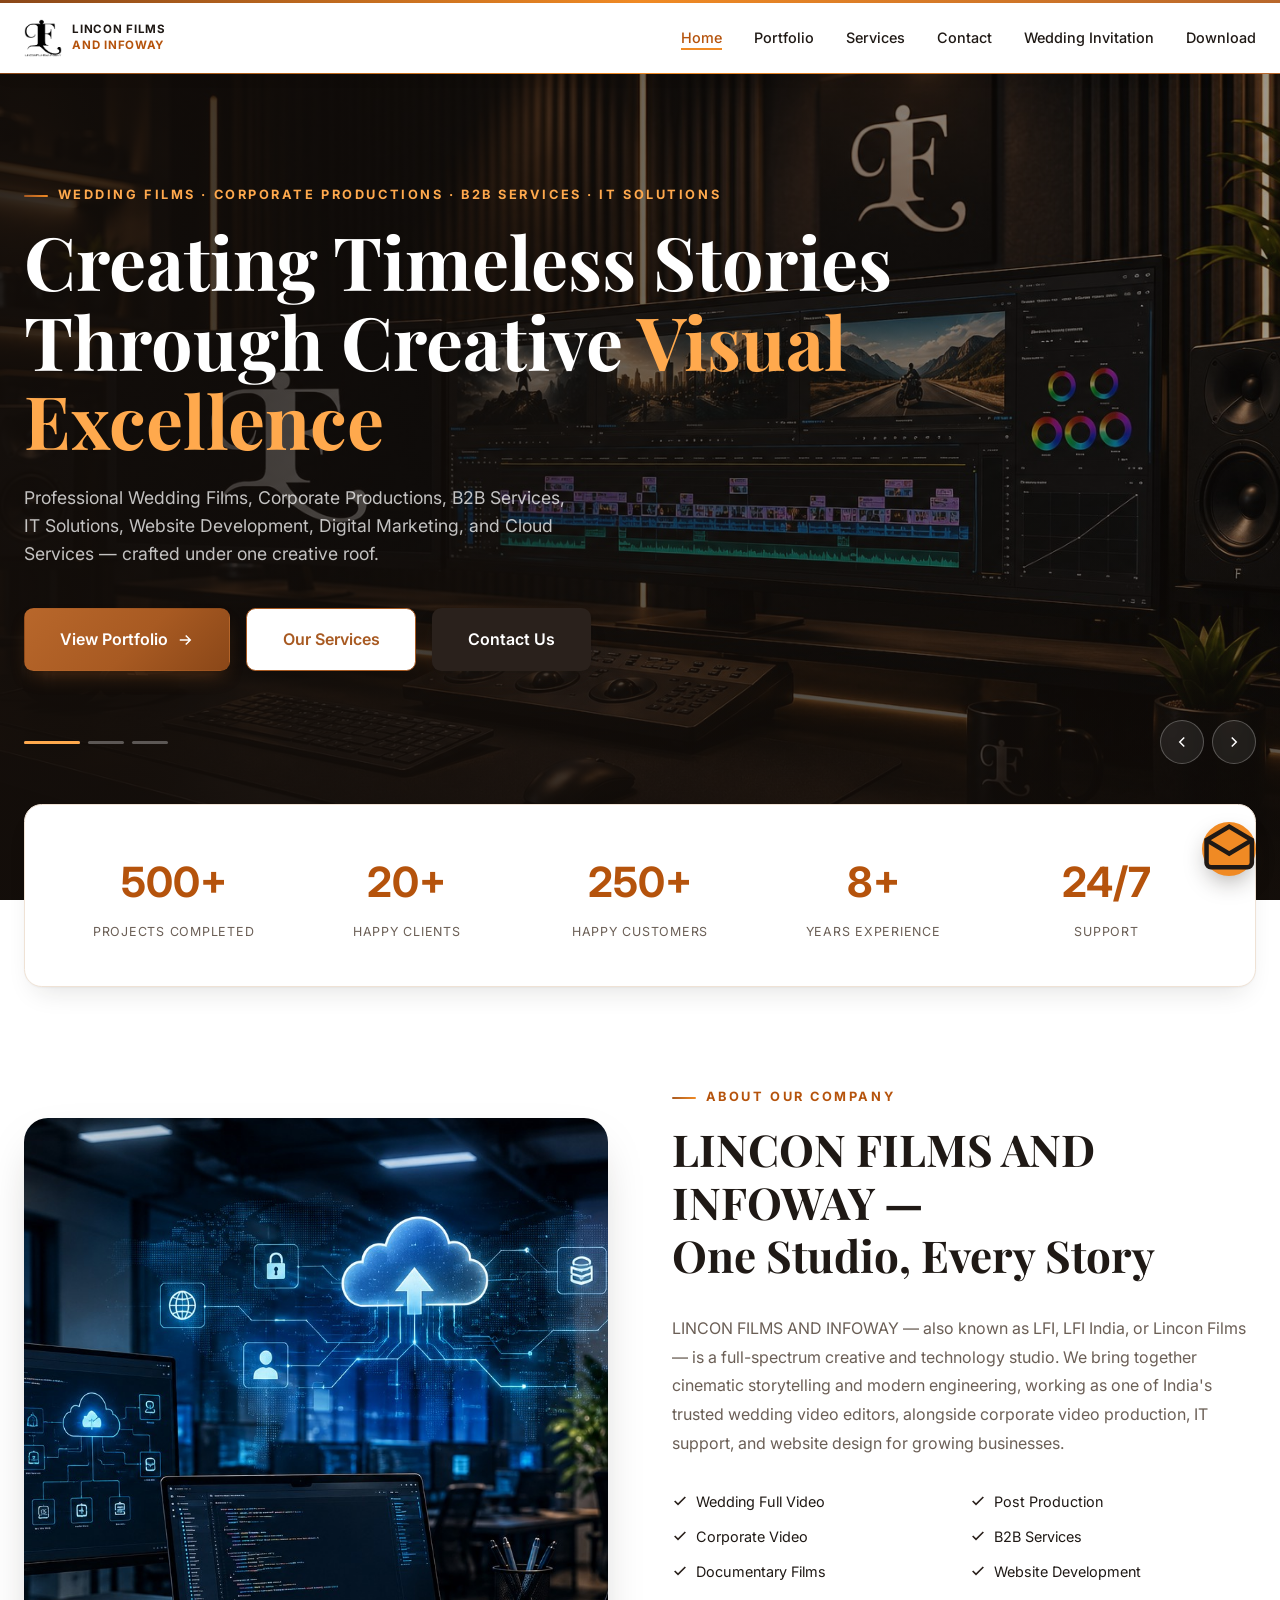
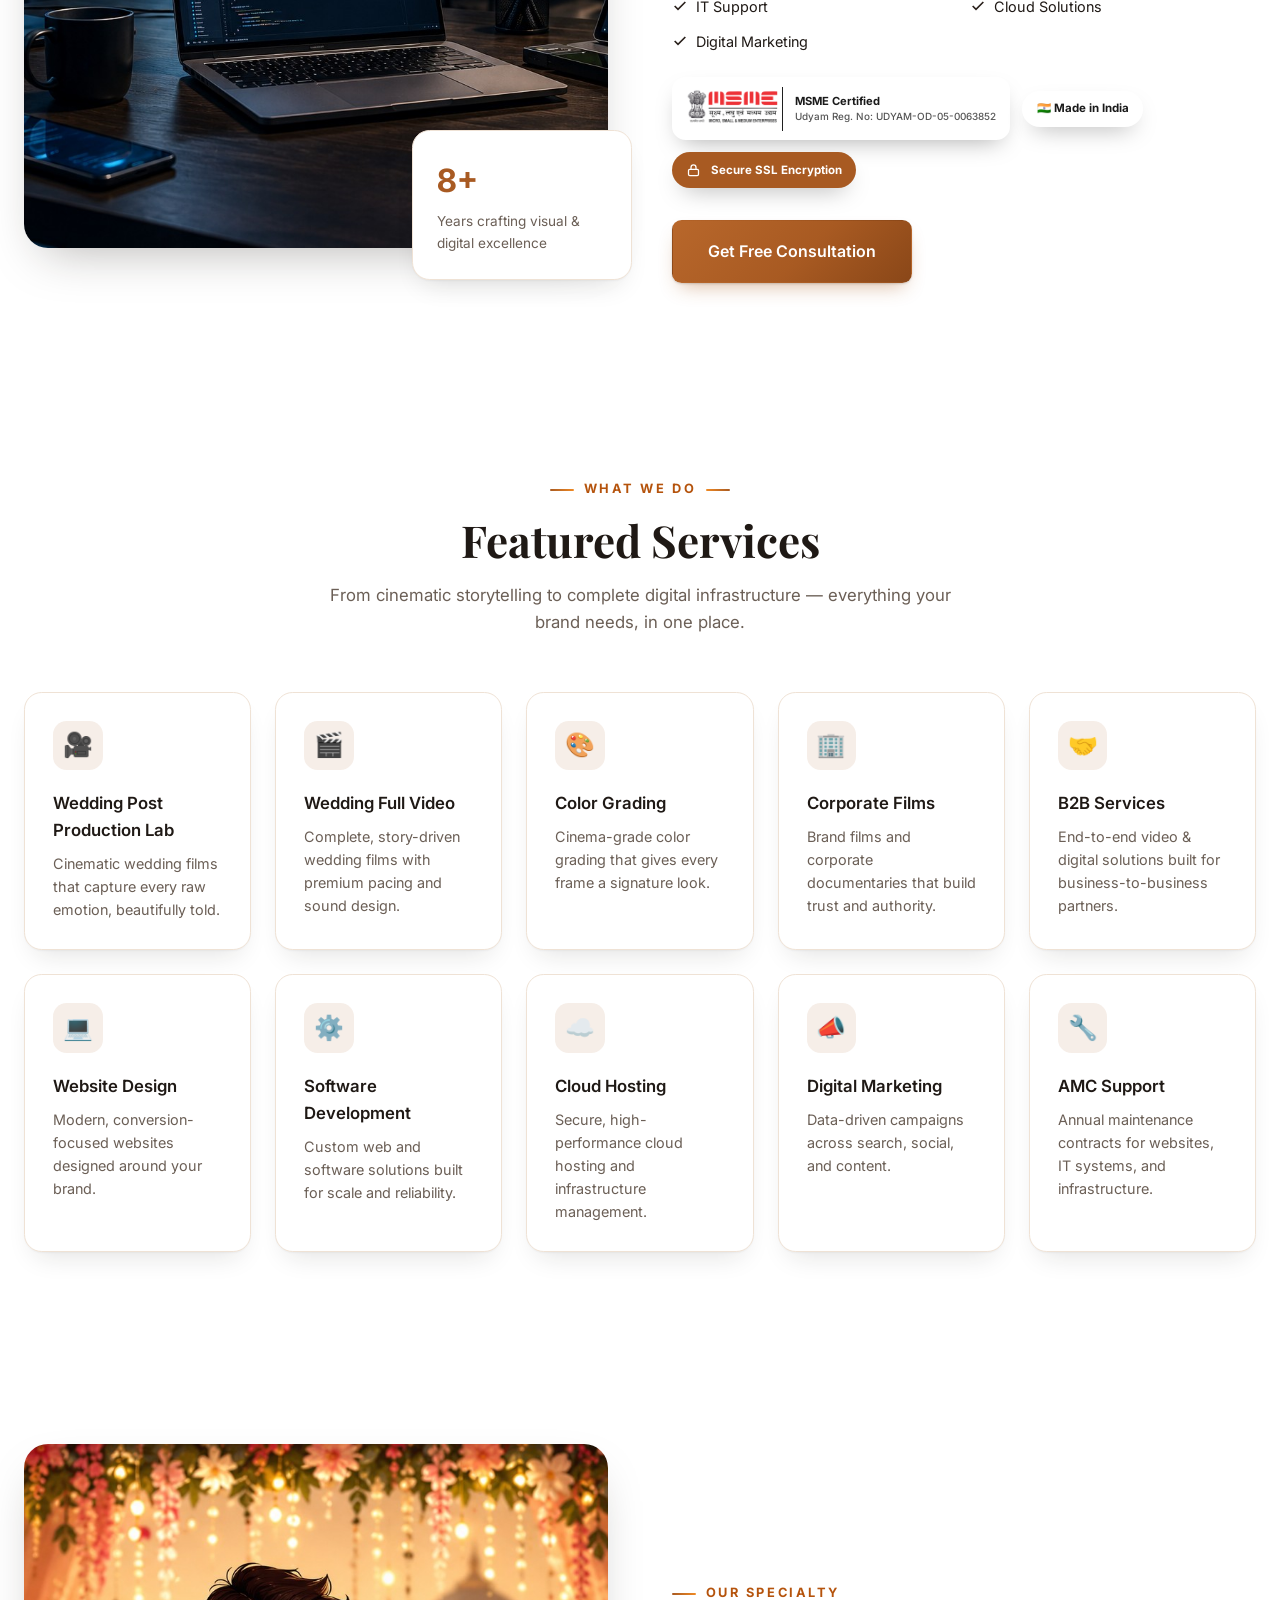
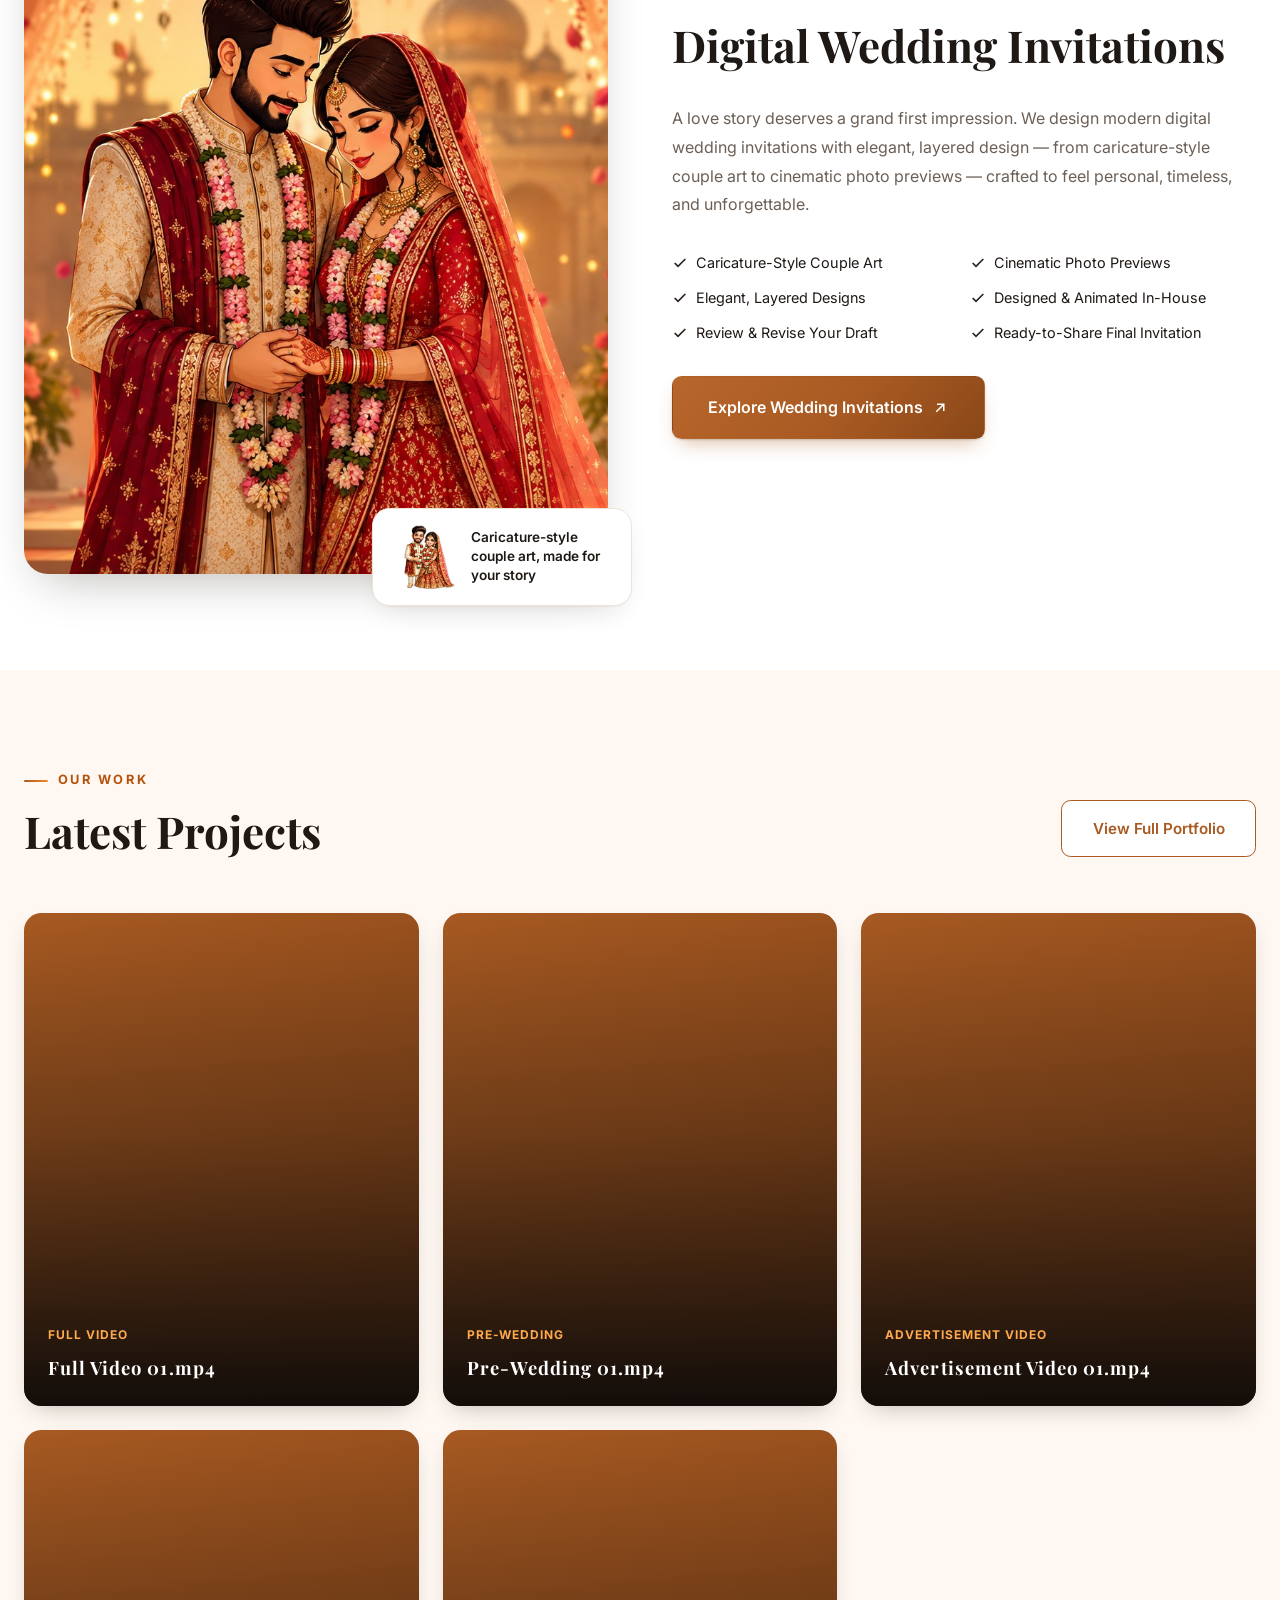
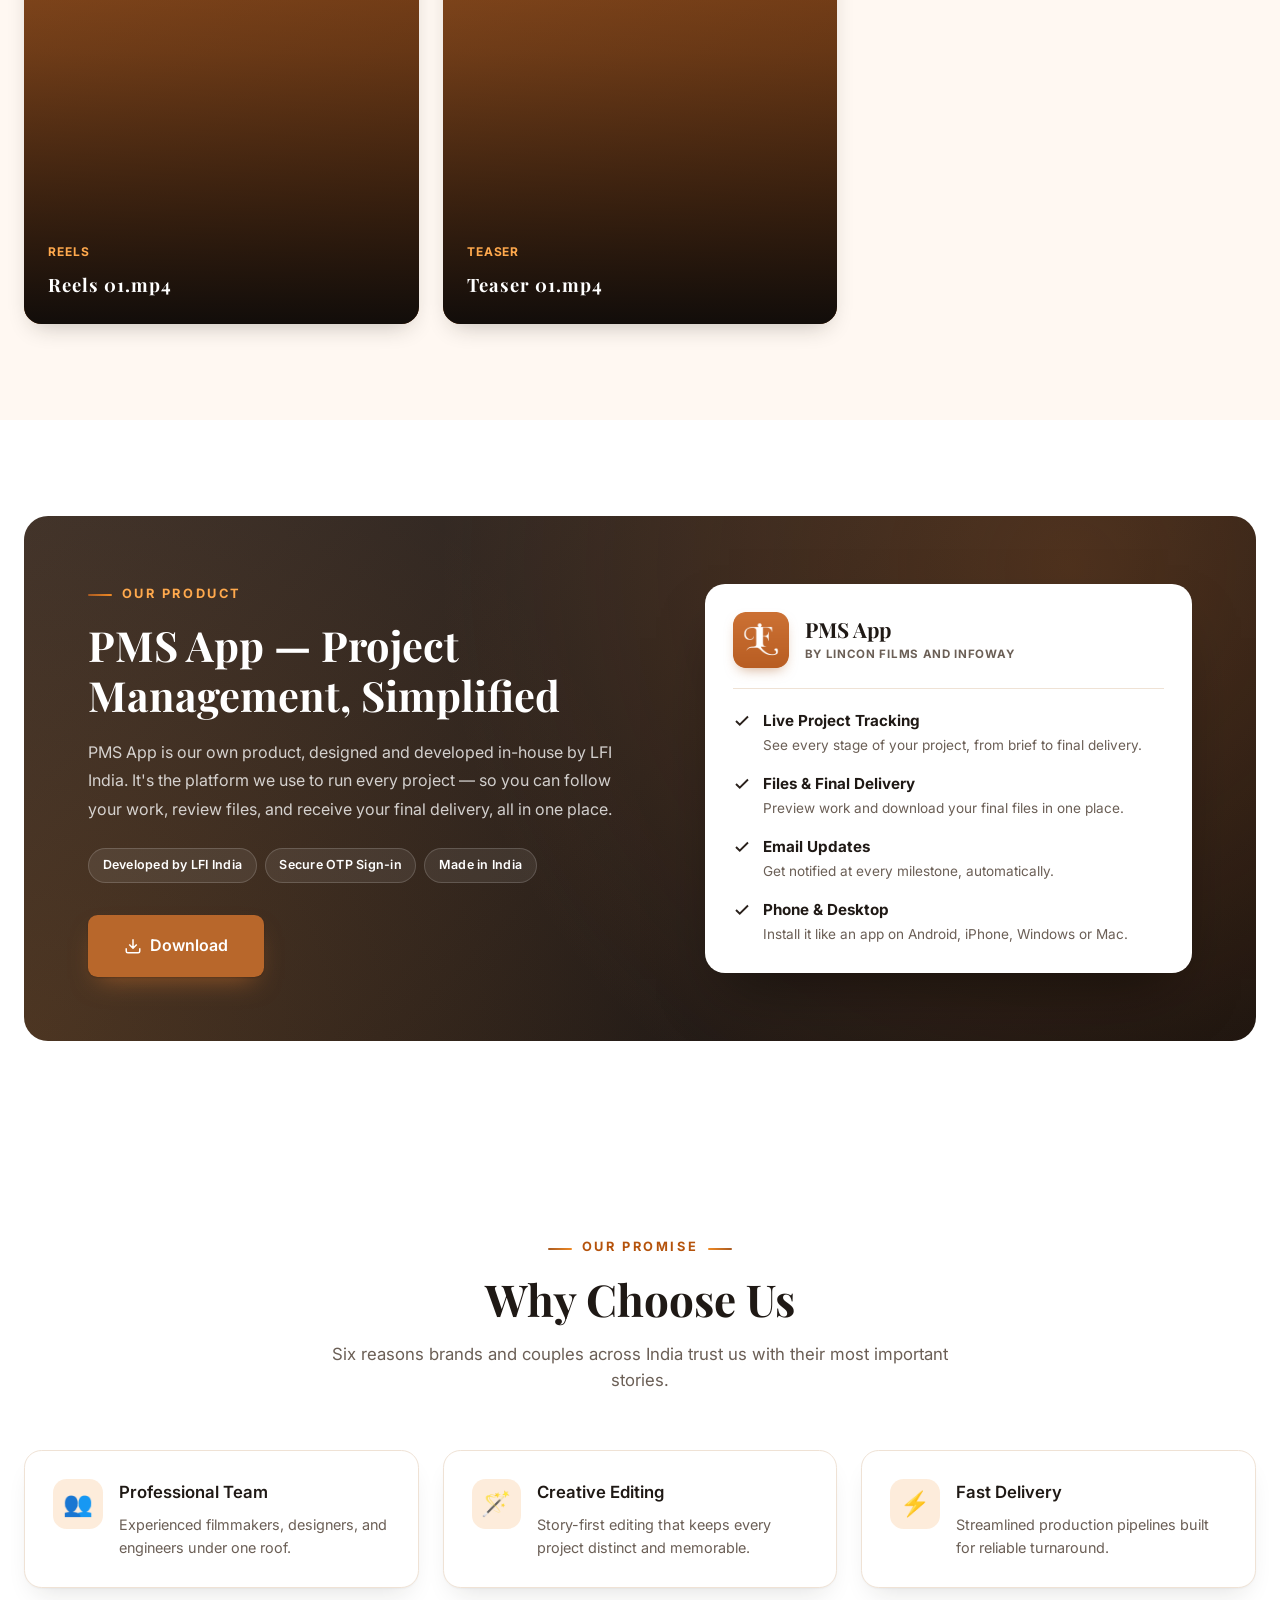
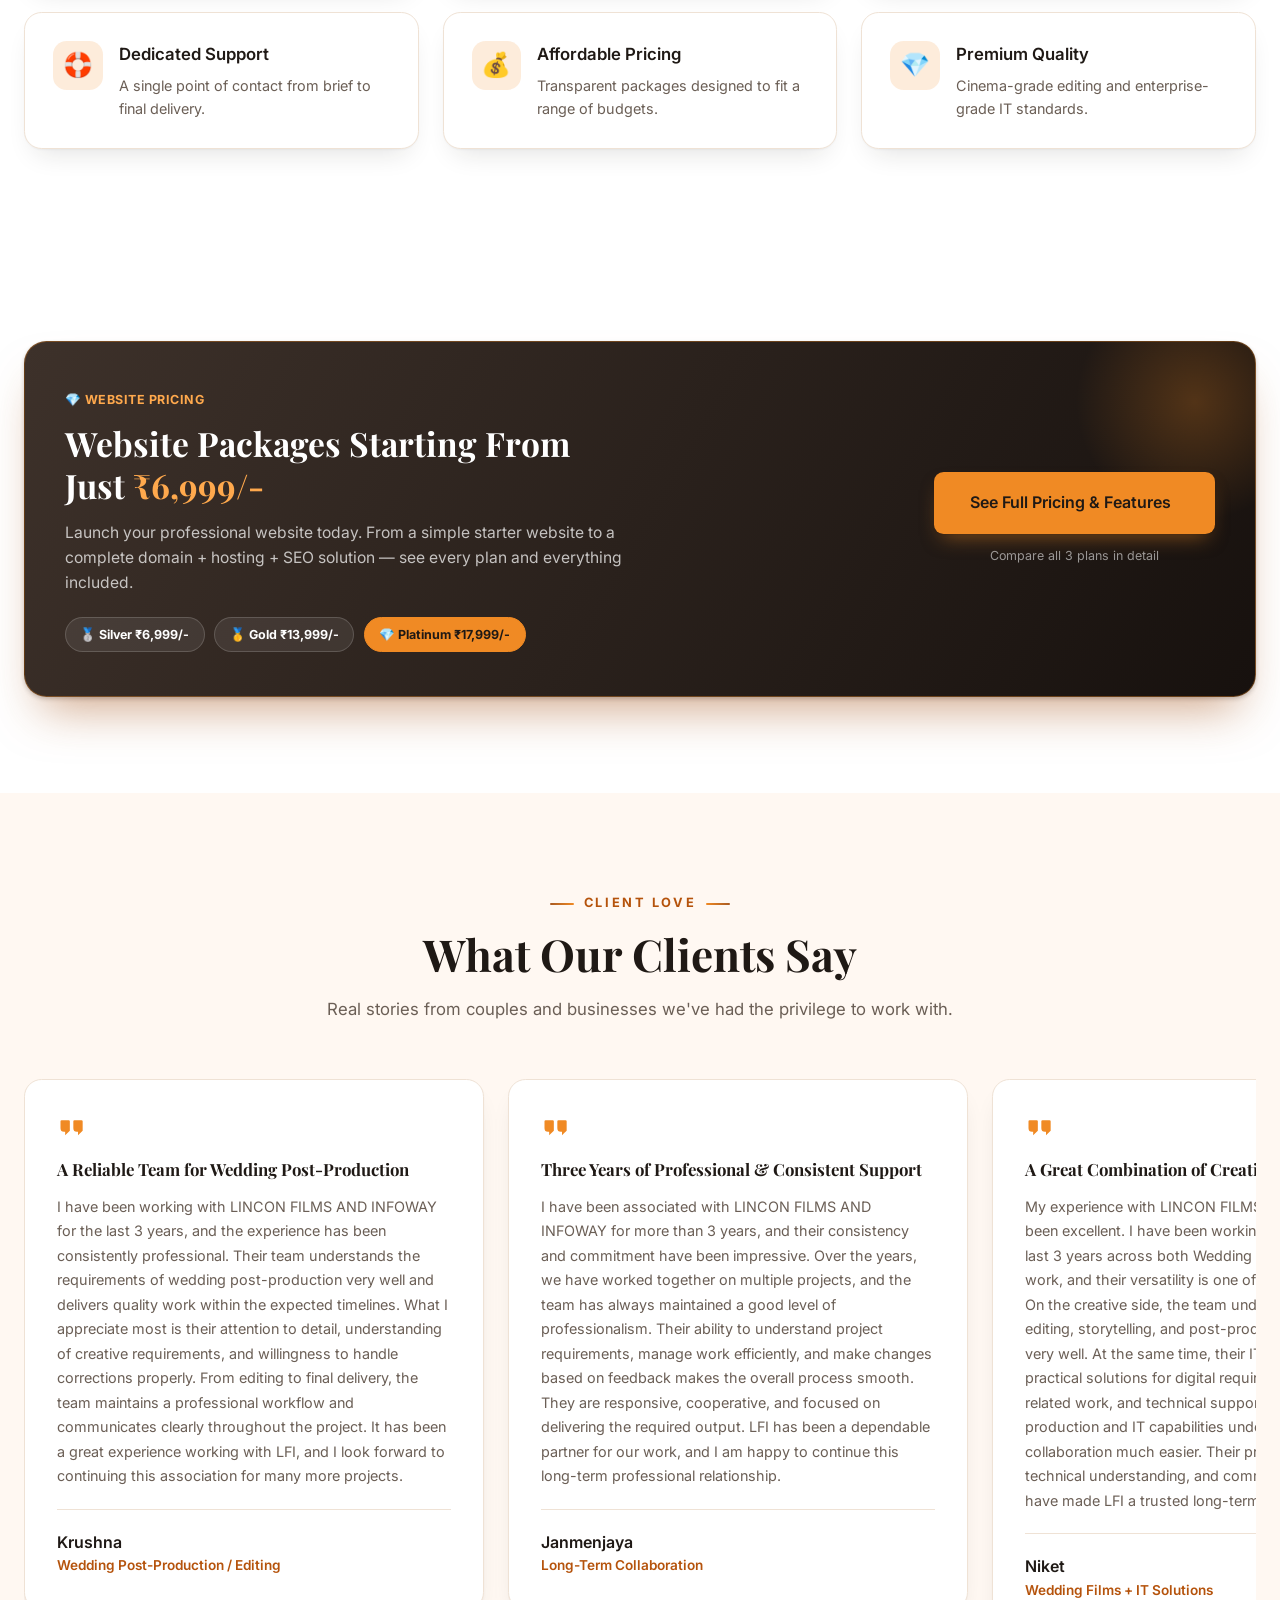
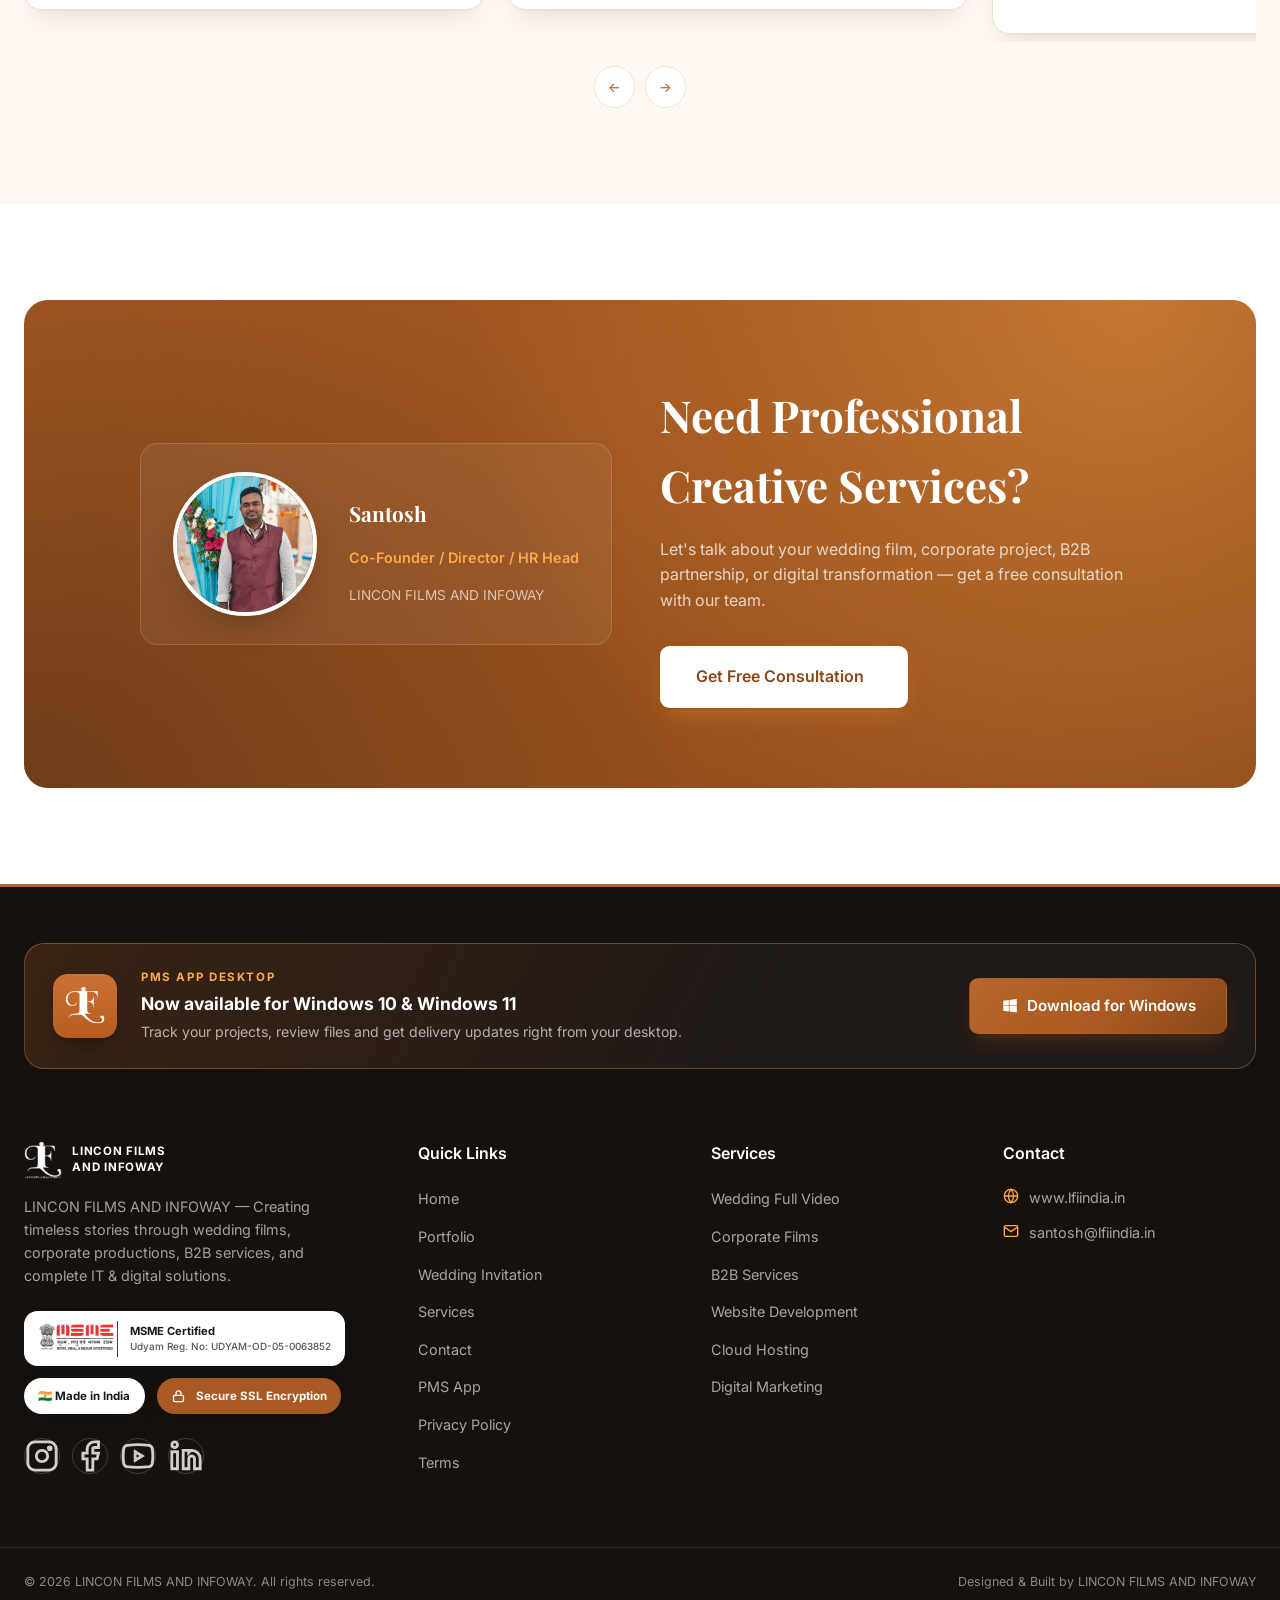
==== commit fa195554: "PMS app icons, footer Windows download, cleaner heroes, drop Get Quote - Favicon, apple-touch and ap" ====
--- a/index.html
+++ b/index.html
@@ -17,12 +17,14 @@
 <meta name="twitter:card" content="summary_large_image" />
 <meta name="twitter:title" content="Wedding Films | B2B Services | IT Solutions | LINCON FILMS AND INFOWAY" />
 <meta name="twitter:description" content="Professional Wedding Films, Corporate Productions, B2B Services, Website Design, Software Development, Cloud Hosting, Digital Marketing and IT Solutions." />
-<link rel="icon" href="assets/favicon.ico?v=2" sizes="any" />
-<link rel="icon" type="image/png" href="assets/app-icon.png?v=2" />
-<link rel="apple-touch-icon" href="assets/apple-touch-icon.png?v=2" />
+<link rel="icon" href="assets/favicon.ico?v=3" sizes="any" />
+<link rel="icon" type="image/png" href="assets/app-icon.png?v=3" />
+<link rel="apple-touch-icon" href="assets/apple-touch-icon.png?v=3" />
+<link rel="manifest" href="/site.webmanifest" />
+<meta name="theme-color" content="#a85a22" />
 <link rel="preconnect" href="https://fonts.googleapis.com">
 <link href="https://fonts.googleapis.com/css2?family=Playfair+Display:wght@600;700;800&family=Inter:wght@400;500;600;700&display=swap" rel="stylesheet">
-<link rel="stylesheet" href="css/style.css?v=7" />
+<link rel="stylesheet" href="css/style.css?v=9" />
 <script type="application/ld+json">{"@context": "https://schema.org", "@type": "Organization", "name": "LINCON FILMS AND INFOWAY", "alternateName": ["LFI", "LFI India", "LFI Team", "Lincon Films", "Lincon Films and Infoway", "Lincon Films & Infoway", "Lincon"], "url": "https://www.lfiindia.in", "email": "santosh@lfiindia.in", "logo": "https://www.lfiindia.in/assets/logo-black.png", "description": "Lincon Films and Infoway (LFI India) \u2014 professional wedding video editing, video production, IT support, and website design services."}</script>
 <noscript><style>.reveal{opacity:1!important;transform:none!important}</style></noscript>
 </head>
@@ -34,14 +36,14 @@
       <img src="assets/logo-black.png" alt="LINCON FILMS AND INFOWAY logo" />
       <span class="brand-name">LINCON FILMS<br/><em>AND INFOWAY</em></span>
     </a>
-    <ul class="nav-links"><li><a href="/" class="active">Home</a></li><li><a href="/portfolio">Portfolio</a></li><li><a href="/services">Services</a></li><li><a href="/contact">Contact</a></li><li><a href="https://weddinginvitation.lfiindia.in/" target="_blank" rel="noopener">Wedding Invitation</a></li><li><a href="/contact">Get Quote</a></li><li><a href="https://pms.lfiindia.in/install" data-download title="Download the LFI PMS App for your phone or computer" aria-label="Download the LFI PMS App">Download</a></li></ul>
+    <ul class="nav-links"><li><a href="/" class="active">Home</a></li><li><a href="/portfolio">Portfolio</a></li><li><a href="/services">Services</a></li><li><a href="/contact">Contact</a></li><li><a href="https://weddinginvitation.lfiindia.in/" target="_blank" rel="noopener">Wedding Invitation</a></li><li><a href="https://pms.lfiindia.in/install" data-download title="Download the LFI PMS App for your phone or computer" aria-label="Download the LFI PMS App">Download</a></li></ul>
     <button class="nav-toggle" aria-label="Toggle menu">
       <svg viewBox="0 0 24 24" fill="none" stroke="currentColor" stroke-width="2"><path d="M3 12h18M3 6h18M3 18h18"/></svg>
     </button>
   </div>
   <div class="mobile-menu">
     <div class="container">
-      <ul><li><a href="/" class="active">Home</a></li><li><a href="/portfolio">Portfolio</a></li><li><a href="/services">Services</a></li><li><a href="/contact">Contact</a></li><li><a href="https://weddinginvitation.lfiindia.in/" target="_blank" rel="noopener">Wedding Invitation</a></li><li><a href="/contact">Get Quote</a></li><li><a href="https://pms.lfiindia.in/install" data-download title="Download the LFI PMS App for your phone or computer" aria-label="Download the LFI PMS App">Download</a></li></ul>
+      <ul><li><a href="/" class="active">Home</a></li><li><a href="/portfolio">Portfolio</a></li><li><a href="/services">Services</a></li><li><a href="/contact">Contact</a></li><li><a href="https://weddinginvitation.lfiindia.in/" target="_blank" rel="noopener">Wedding Invitation</a></li><li><a href="https://pms.lfiindia.in/install" data-download title="Download the LFI PMS App for your phone or computer" aria-label="Download the LFI PMS App">Download</a></li></ul>
     </div>
   </div>
 </header>
@@ -70,7 +72,6 @@
       <p class="lead">Modern digital invitations with elegant, layered design &mdash; from caricature-style couple art to cinematic photo previews, crafted to feel personal, timeless, and unforgettable.</p>
       <div class="hero-actions">
         <a href="https://weddinginvitation.lfiindia.in/" target="_blank" rel="noopener" class="btn btn-accent btn-lg">Explore Wedding Invitations <svg viewBox="0 0 24 24" fill="none" stroke="currentColor" stroke-width="2"><path d="M7 17 17 7M8 7h9v9"/></svg></a>
-        <a href="/contact" class="btn btn-outline-light btn-lg">Get a Quote</a>
       </div>
     </div>
   </div>
@@ -296,7 +297,7 @@
       </div>
       <div class="product-card">
         <div class="product-card-head">
-          <div class="product-icon"><img src="assets/app-icon.png" alt="PMS App" /></div>
+          <div class="product-icon"><img src="assets/app-icon.png?v=3" alt="PMS App" /></div>
           <div><p class="product-name">PMS App</p><p class="product-by">by LINCON FILMS AND INFOWAY</p></div>
         </div>
         <ul class="product-features">
@@ -449,6 +450,18 @@
 </div>
 
 <footer>
+  <div class="container">
+    <a class="footer-app" href="https://github.com/lfiindia/lfi-website/releases/download/pms-app-v1.0.2/PmsApp-Setup-1.0.2.exe" data-windows-download download aria-label="Download PMS App Desktop for Windows 10 and Windows 11">
+      <img src="assets/app-icon.png?v=3" alt="" class="footer-app-icon" width="64" height="64" />
+      <span class="footer-app-text">
+        <span class="footer-app-eyebrow">PMS App Desktop</span>
+        <strong>Now available for Windows 10 &amp; Windows 11</strong>
+        <span>Track your projects, review files and get delivery updates right from your desktop.</span>
+      </span>
+      <span class="btn btn-primary footer-app-btn"><svg viewBox="0 0 24 24" fill="currentColor" aria-hidden="true"><path d="M3 5.1 10.4 4v7.2H3zM11.3 3.9 21 2.5v8.7h-9.7zM3 12.1h7.4v7.2L3 18.2zM11.3 12.1H21v8.7l-9.7-1.4z"/></svg> Download for Windows</span>
+    </a>
+  </div>
+
   <div class="container footer-grid">
     <div class="footer-brand">
       <div class="brand"><img src="assets/logo-white.png" alt="LINCON FILMS AND INFOWAY logo" /><span class="brand-name">LINCON FILMS<br/><em>AND INFOWAY</em></span></div>
@@ -507,6 +520,6 @@
     <p>Designed &amp; Built by LINCON FILMS AND INFOWAY</p>
   </div>
 </footer>
-<script src="js/main.js?v=5"></script>
+<script src="js/main.js?v=6"></script>
 </body>
 </html>
--- a/css/style.css
+++ b/css/style.css
@@ -200,7 +200,7 @@
 .dl-close:hover { background: var(--surface-2); color: var(--accent); }
 .dl-close svg { width: 20px; height: 20px; }
 .dl-head { display: flex; align-items: center; gap: 0.9rem; margin-bottom: 1.5rem; }
-.dl-logo { width: 52px; height: 52px; border-radius: 50%; }
+.dl-logo { width: 52px; height: 52px; border-radius: 22%; box-shadow: 0 6px 14px -6px rgba(168,90,34,0.6); }
 .dl-head h2 { font-size: 1.35rem; color: var(--accent); margin: 0; }
 .dl-head p { margin: 0.15rem 0 0; font-size: 0.75rem; letter-spacing: 0.06em; text-transform: uppercase; color: var(--muted); }
 .dl-option { display: flex; align-items: center; gap: 0.9rem; padding: 1rem 1.1rem; border-radius: 0.75rem; margin-bottom: 0.75rem; border: 1.5px solid transparent; transition: background-color 0.2s ease, transform 0.2s ease, border-color 0.2s ease; }
@@ -261,8 +261,9 @@
 .hero-bg::after {
   content: "";
   position: absolute; inset: 0;
-  background: linear-gradient(180deg, rgba(20,14,10,0.35) 0%, rgba(20,14,10,0.88) 65%, #120d0a 100%),
-              radial-gradient(circle at 85% 15%, rgba(240,138,36,0.35), transparent 55%);
+  /* Clean dark scrim: darker on the text side and at the bottom, no coloured glow */
+  background: linear-gradient(90deg, rgba(20,14,10,0.88) 0%, rgba(20,14,10,0.62) 50%, rgba(20,14,10,0.4) 100%),
+              linear-gradient(180deg, rgba(20,14,10,0) 55%, rgba(20,14,10,0.75) 100%);
 }
 .hero-content { position: relative; z-index: 2; padding-top: 8rem; padding-bottom: 5rem; color: #ffffff; }
 .hero h1 { font-size: clamp(2.4rem, 6vw, 4.6rem); line-height: 1.08; max-width: 900px; color: #ffffff; }
@@ -334,13 +335,8 @@
 
 /* Small page hero (non-home pages) */
 .page-hero { padding: 10rem 0 4rem; text-align: center; position: relative; overflow: hidden; }
-.page-hero:not(.with-image) { isolation: isolate; }
-.page-hero:not(.with-image)::before {
-  content: ""; position: absolute; inset: 0; z-index: -1; pointer-events: none;
-  background: linear-gradient(rgba(255,255,255,0.3), rgba(255,255,255,0.3)), url("../assets/orange-bg.jpg") center / cover no-repeat;
-  -webkit-mask-image: linear-gradient(#000 60%, transparent); mask-image: linear-gradient(#000 60%, transparent);
-}
-.page-hero:not(.with-image) h1 { text-shadow: 0 2px 18px rgba(255,255,255,0.9); }
+/* Soft white wash behind the heading so the background artwork never sits under the text */
+.page-hero:not(.with-image) { background: radial-gradient(ellipse 65% 75% at 50% 50%, rgba(255,255,255,0.94) 0%, rgba(255,255,255,0.78) 55%, rgba(255,255,255,0) 100%); }
 .page-hero:not(.with-image) p { color: var(--accent); }
 .page-hero h1 { color: var(--accent); }
 .page-hero p { margin-top: 1rem; color: var(--muted); max-width: 560px; margin-left: auto; margin-right: auto; }
@@ -954,7 +950,7 @@
 .btn-outline-light:hover { background: #ffffff; color: var(--primary); transform: translateY(-1px); }
 .product-card { background: #ffffff; border-radius: 1.25rem; padding: 1.75rem; box-shadow: 0 30px 60px -24px rgba(0,0,0,0.5); }
 .product-card-head { display: flex; align-items: center; gap: 1rem; padding-bottom: 1.25rem; border-bottom: 1px solid var(--border); }
-.product-icon { width: 3.5rem; height: 3.5rem; border-radius: 50%; flex-shrink: 0; }
+.product-icon { width: 3.5rem; height: 3.5rem; border-radius: 22%; overflow: hidden; flex-shrink: 0; box-shadow: 0 6px 14px -6px rgba(168,90,34,0.6); }
 .product-icon img { width: 100%; height: 100%; display: block; }
 .product-name { font-family: 'Playfair Display', serif; font-size: 1.3rem; font-weight: 700; color: var(--accent); line-height: 1.2; }
 .product-by { font-size: 0.72rem; font-weight: 700; letter-spacing: 0.06em; text-transform: uppercase; color: var(--muted); margin-top: 0.2rem; }
@@ -965,3 +961,26 @@
 .product-features span { display: block; font-size: 0.85rem; color: var(--muted); line-height: 1.55; margin-top: 0.1rem; }
 @media (max-width: 960px) { .product-banner { grid-template-columns: 1fr; padding: 3rem 2rem; gap: 2.5rem; } }
 @media (max-width: 480px) { .product-banner { padding: 2.5rem 1.25rem; } .product-actions .btn { width: 100%; } }
+
+/* ============ Footer — PMS App Desktop (Windows) download card ============ */
+.footer-app {
+  display: flex; align-items: center; gap: 1.5rem; margin-top: 3.5rem; padding: 1.5rem 1.75rem;
+  border-radius: 1.25rem; color: #ffffff;
+  background: linear-gradient(120deg, rgba(184,103,43,0.22) 0%, rgba(255,255,255,0.04) 60%);
+  border: 1px solid rgba(255,169,77,0.3);
+  transition: border-color 0.2s ease, transform 0.2s ease, background-color 0.2s ease;
+}
+.footer-app:hover { border-color: rgba(255,169,77,0.65); transform: translateY(-2px); }
+.footer-app:hover .footer-app-btn { background: linear-gradient(135deg, #c8742f 0%, var(--primary-light) 60%, var(--primary) 100%); }
+.footer-app:focus-visible { outline: 2px solid var(--secondary-light); outline-offset: 3px; }
+.footer-app-icon { width: 64px; height: 64px; border-radius: 22%; flex-shrink: 0; box-shadow: 0 10px 22px -10px rgba(0,0,0,0.6); }
+.footer-app-text { flex: 1; min-width: 0; display: flex; flex-direction: column; gap: 0.2rem; }
+.footer-app-eyebrow { font-size: 0.72rem; font-weight: 700; letter-spacing: 0.14em; text-transform: uppercase; color: var(--secondary-light); }
+.footer-app-text strong { font-size: 1.1rem; font-weight: 700; color: #ffffff; }
+.footer-app-text > span:last-child { font-size: 0.88rem; color: rgba(255,255,255,0.65); }
+.footer-app-btn { flex-shrink: 0; }
+.footer-app-btn svg { width: 18px; height: 18px; }
+@media (max-width: 760px) {
+  .footer-app { flex-direction: column; align-items: flex-start; gap: 1rem; padding: 1.4rem 1.25rem; }
+  .footer-app-btn { width: 100%; }
+}
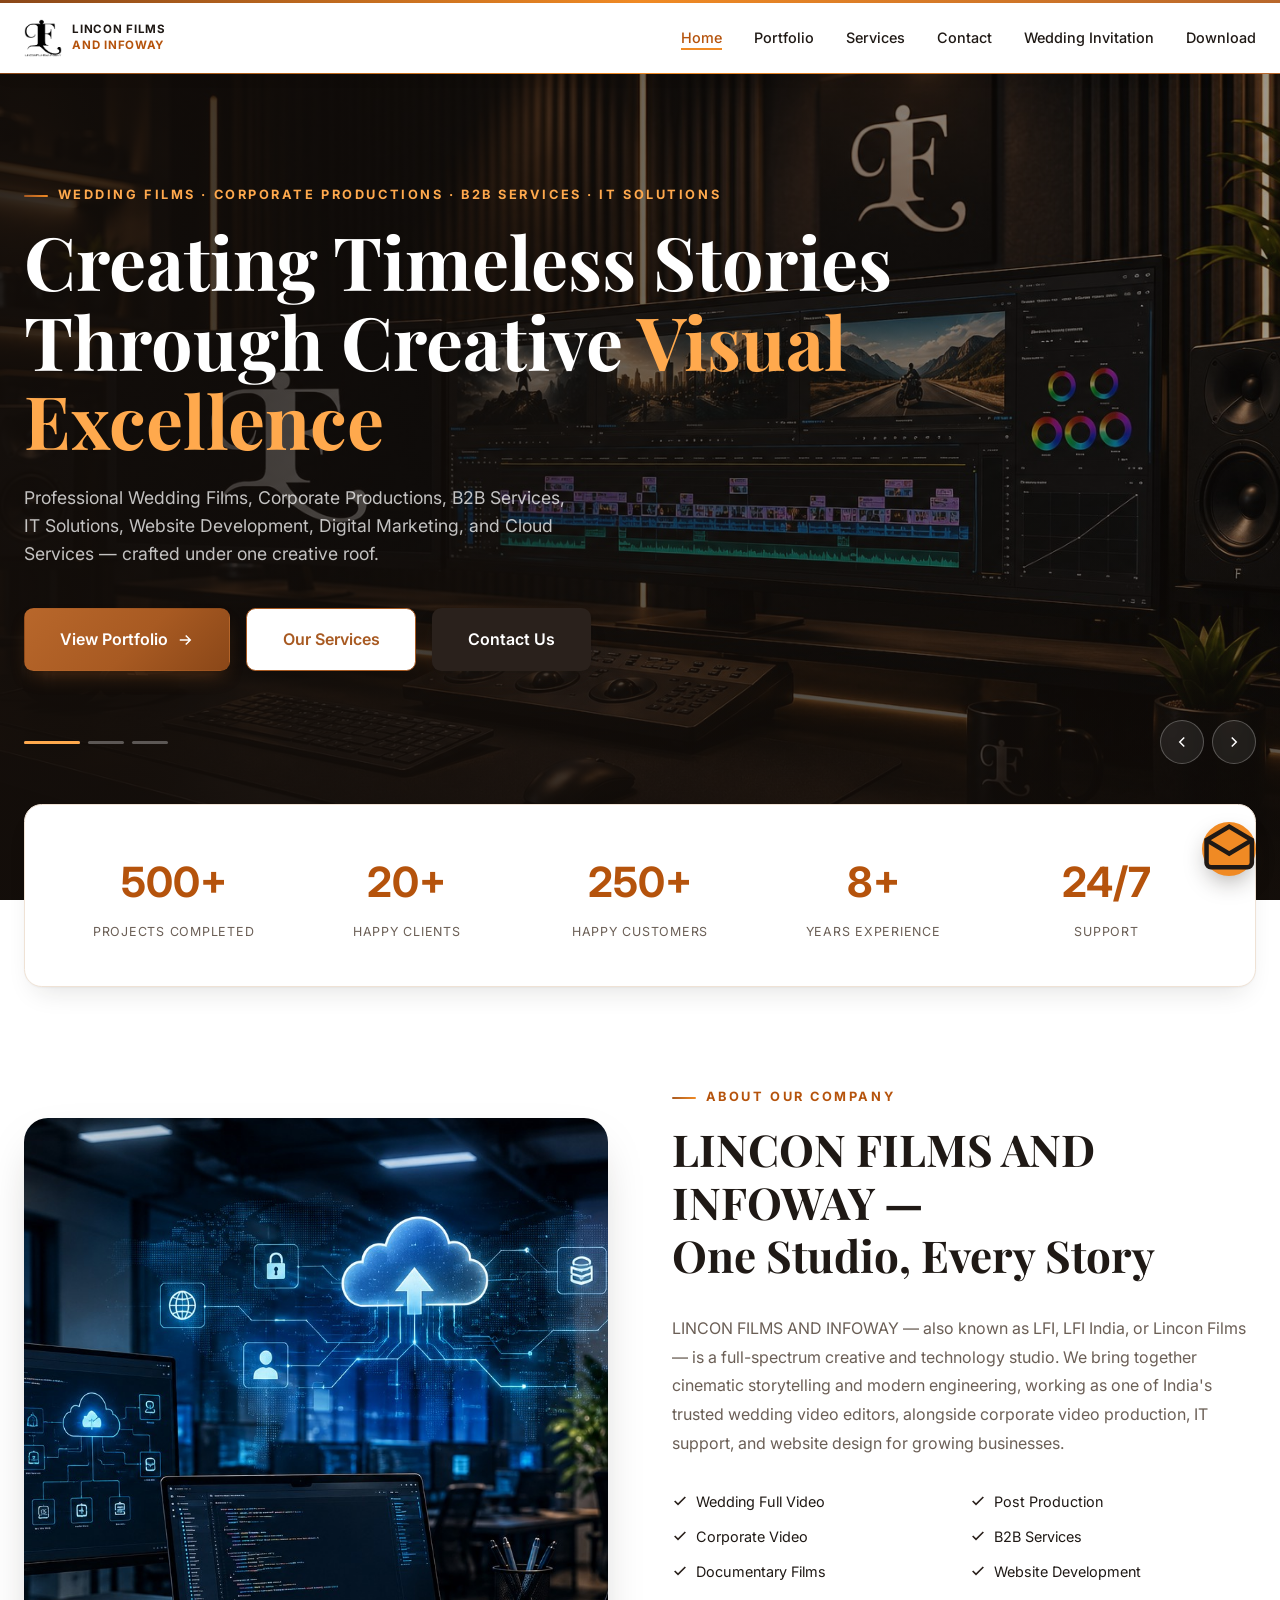
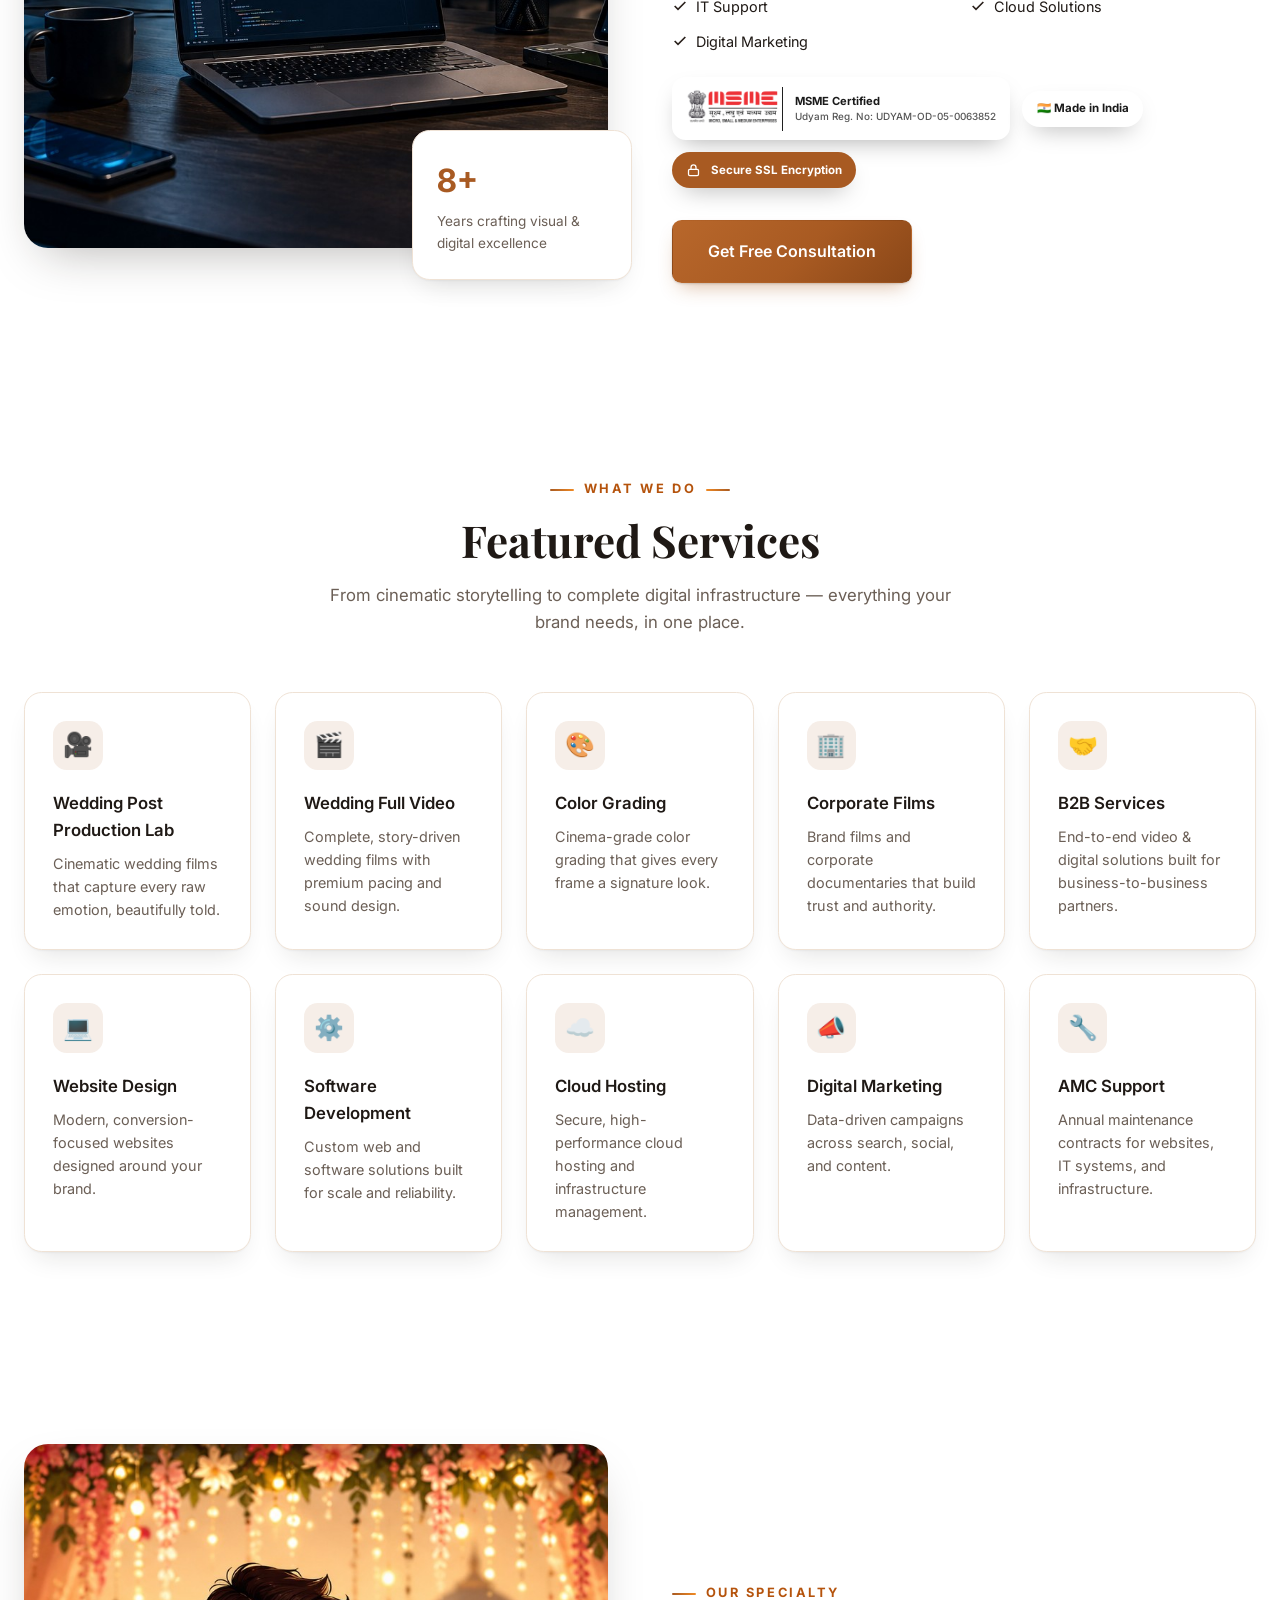
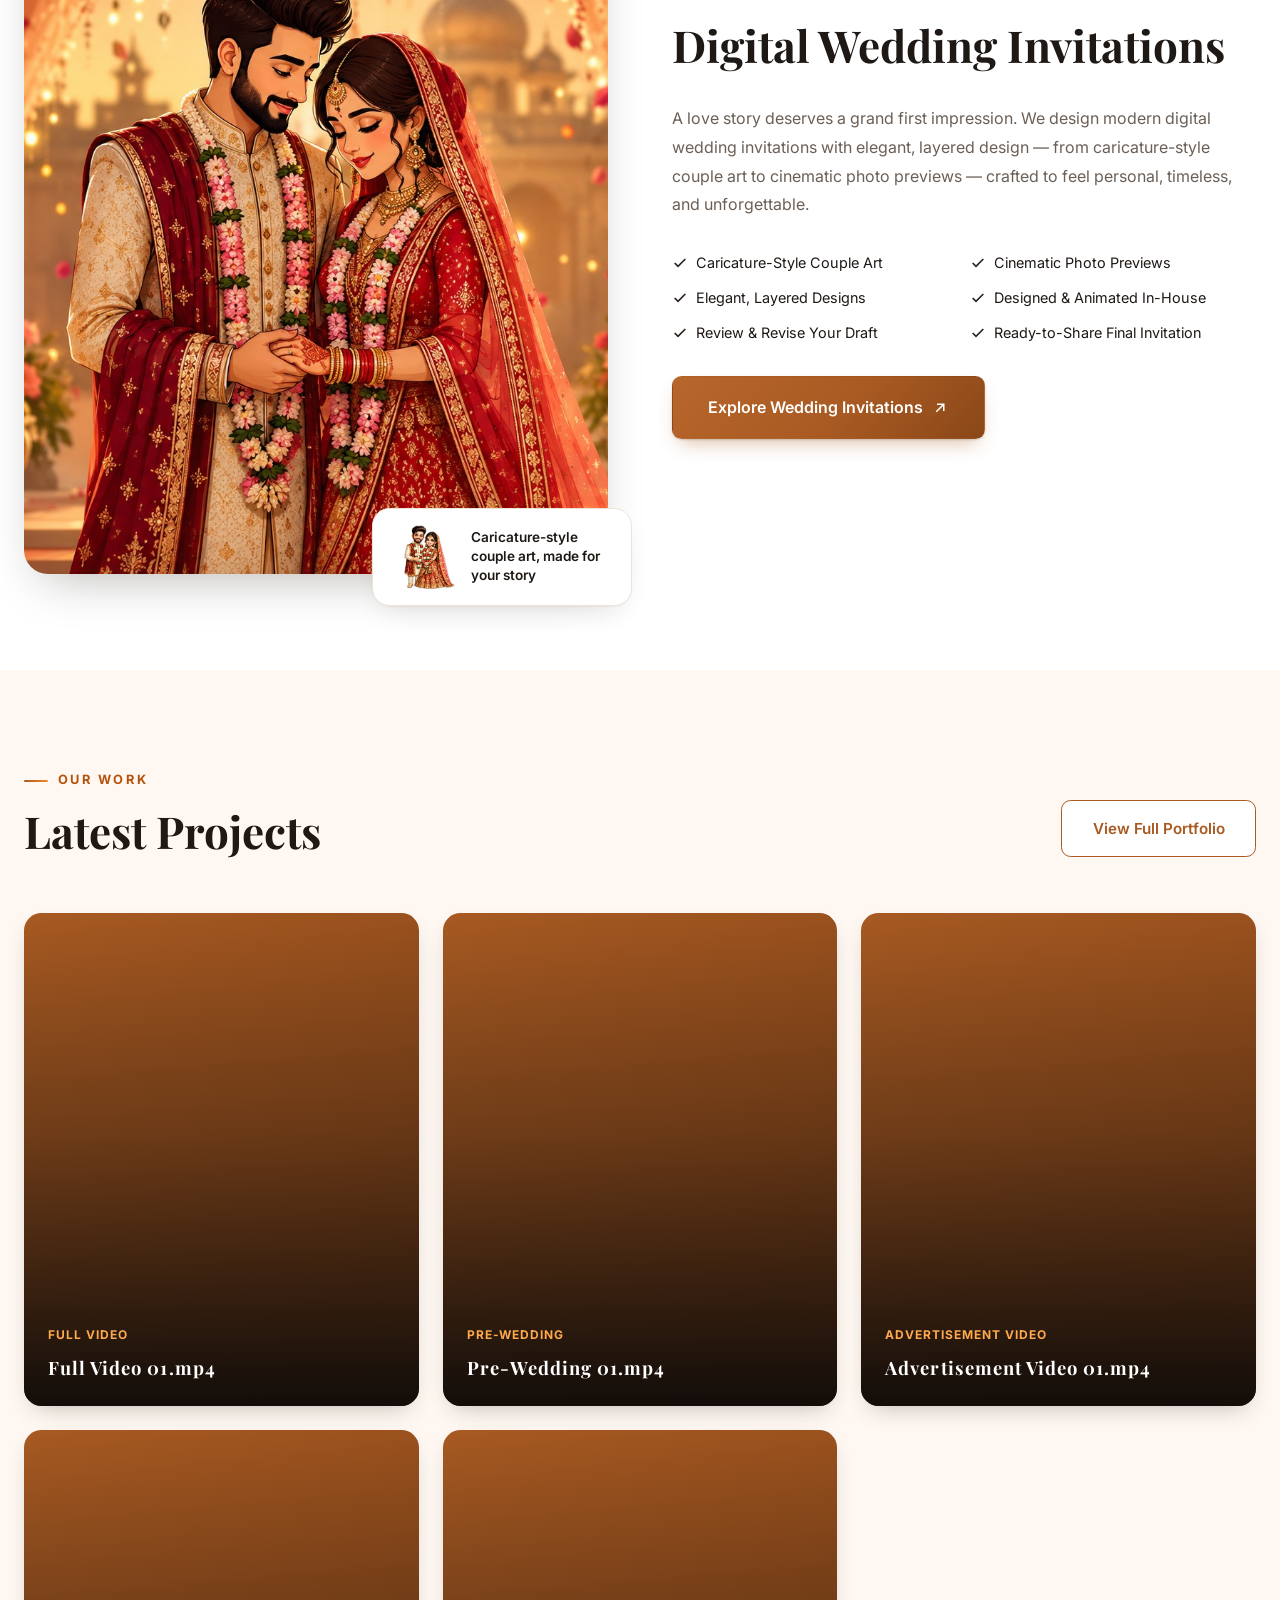
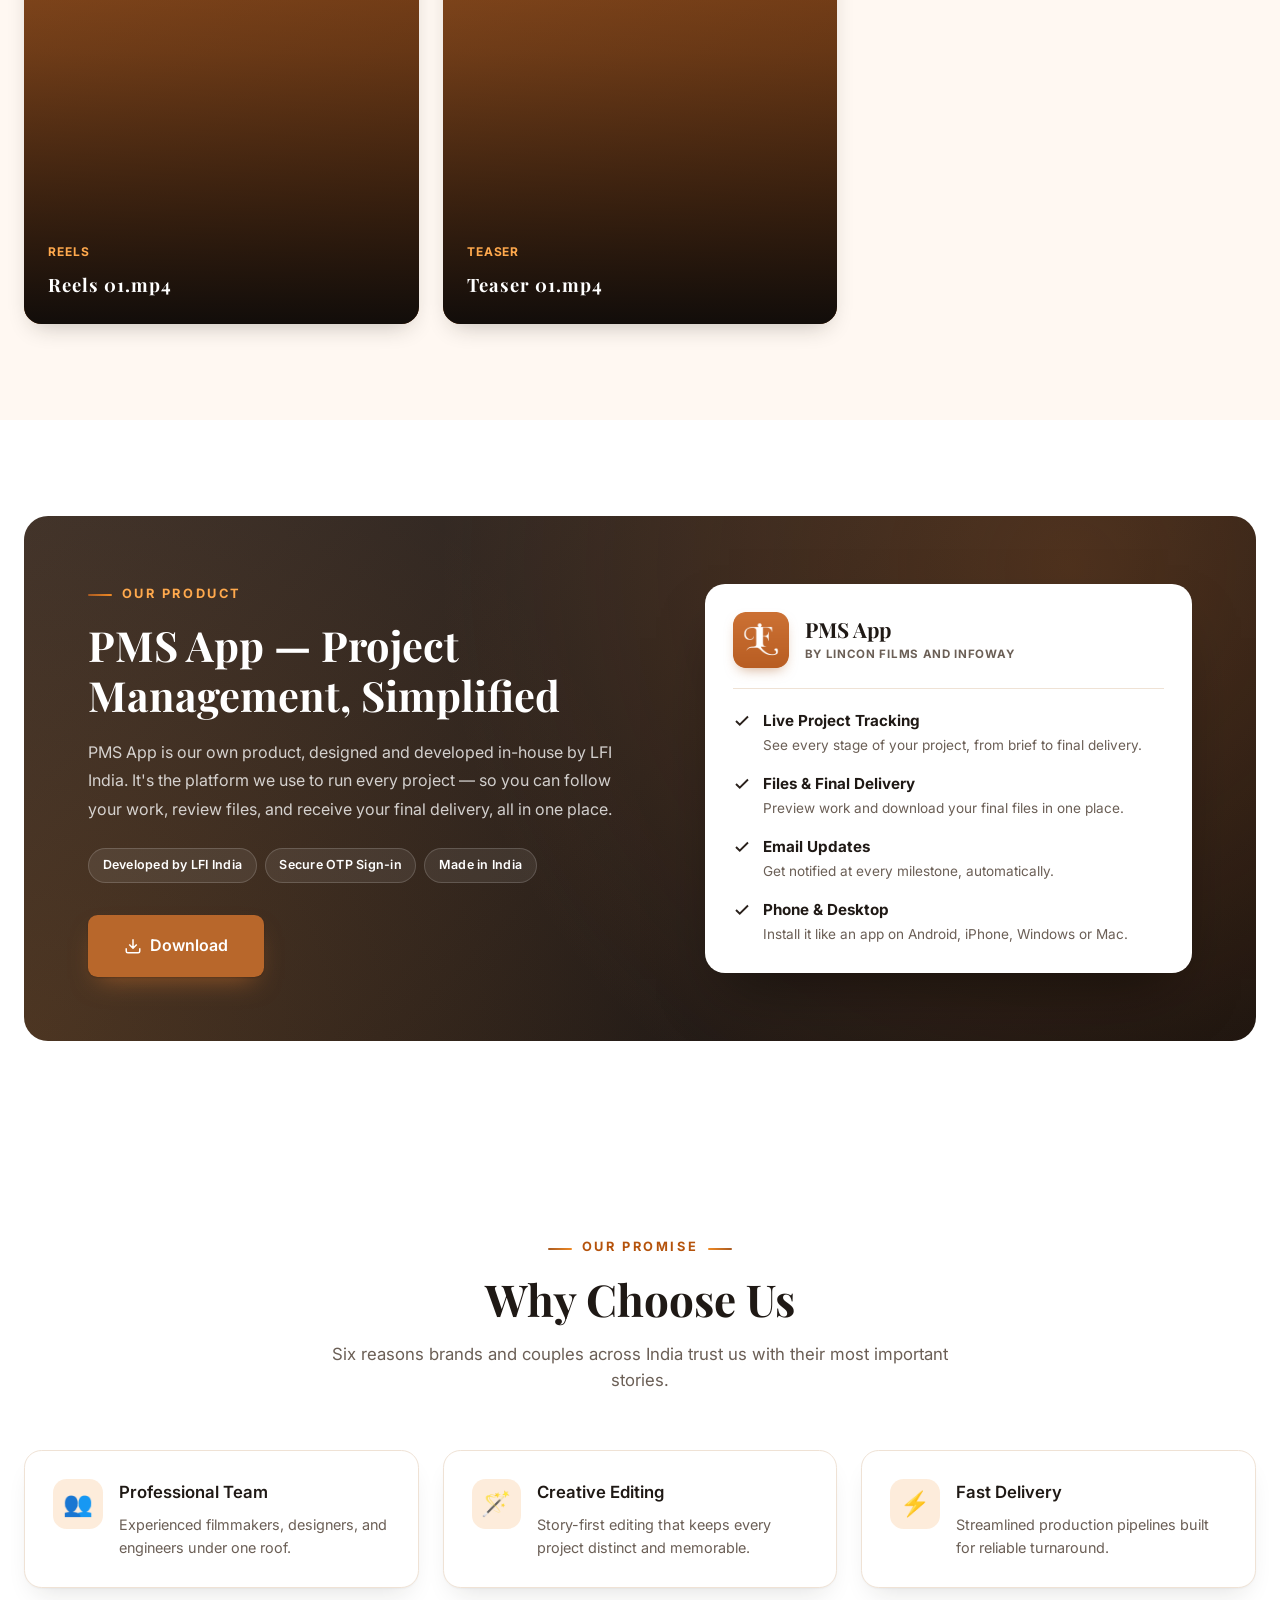
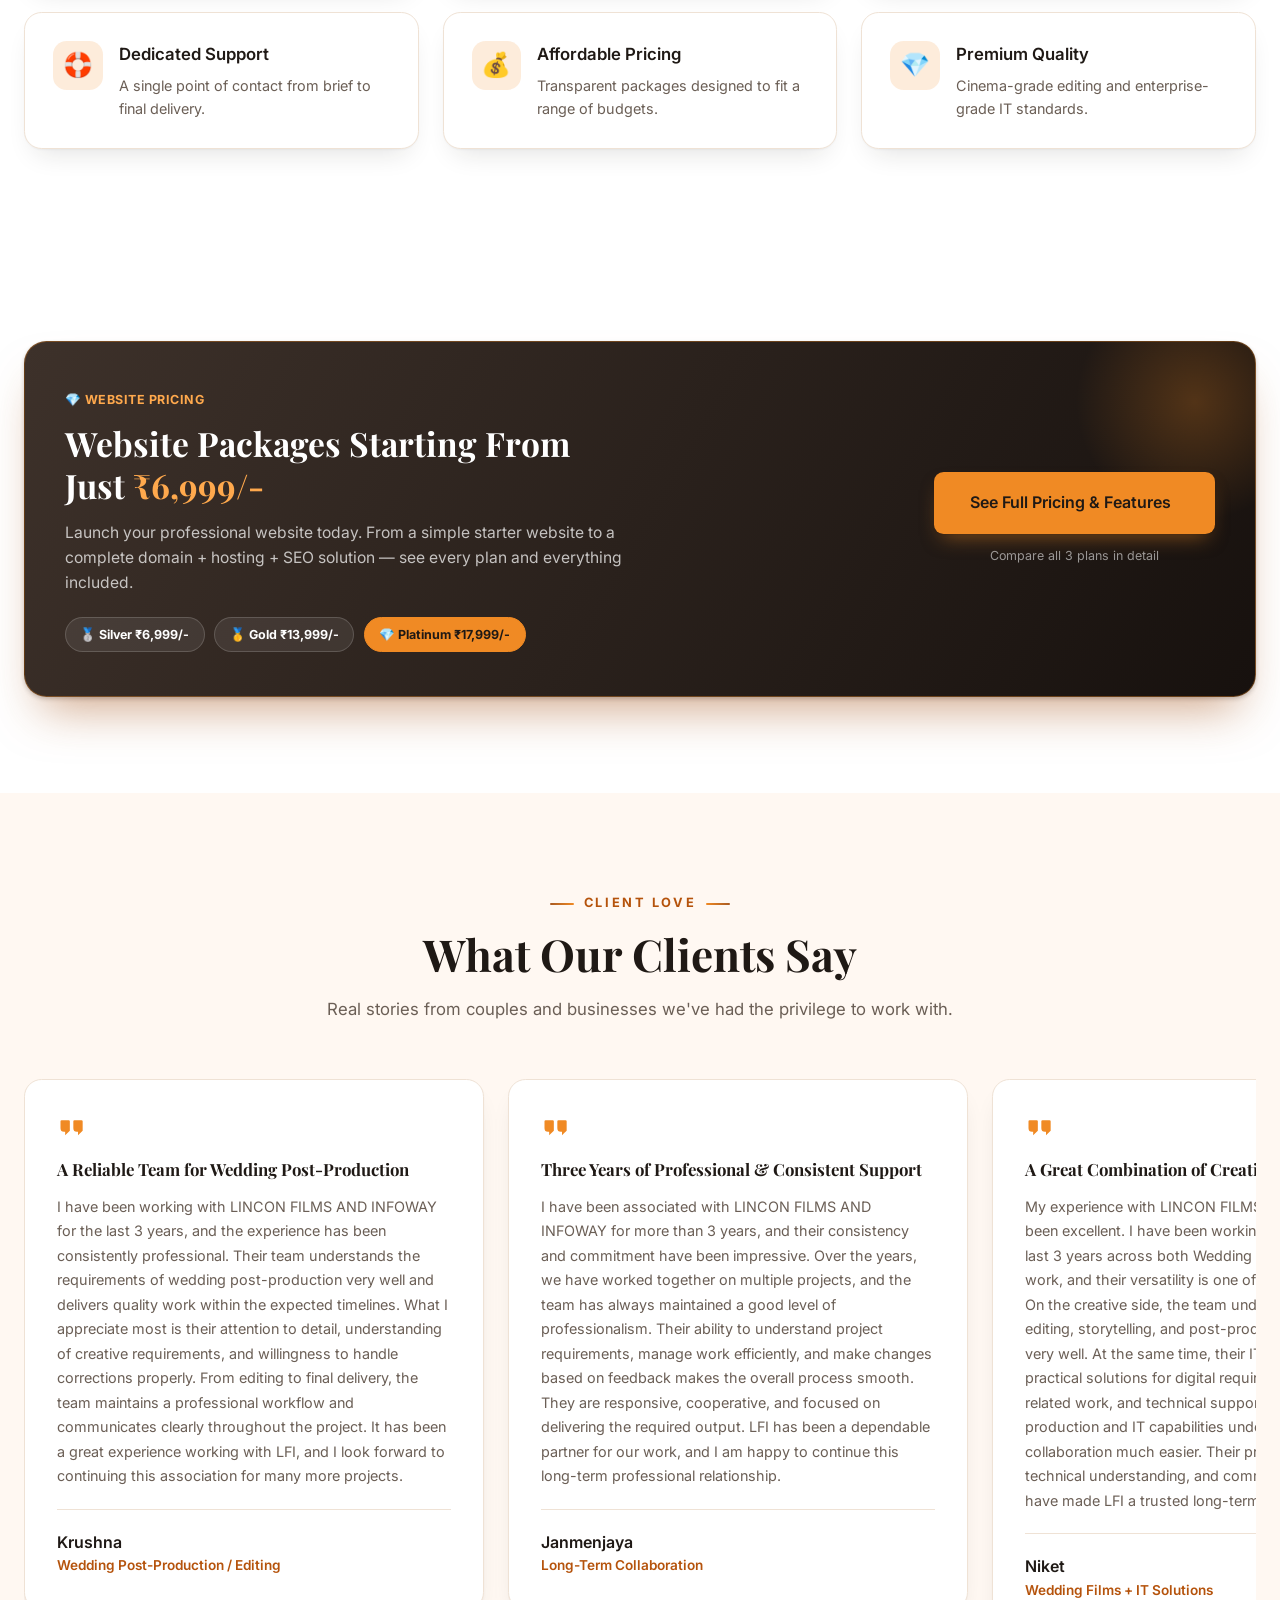
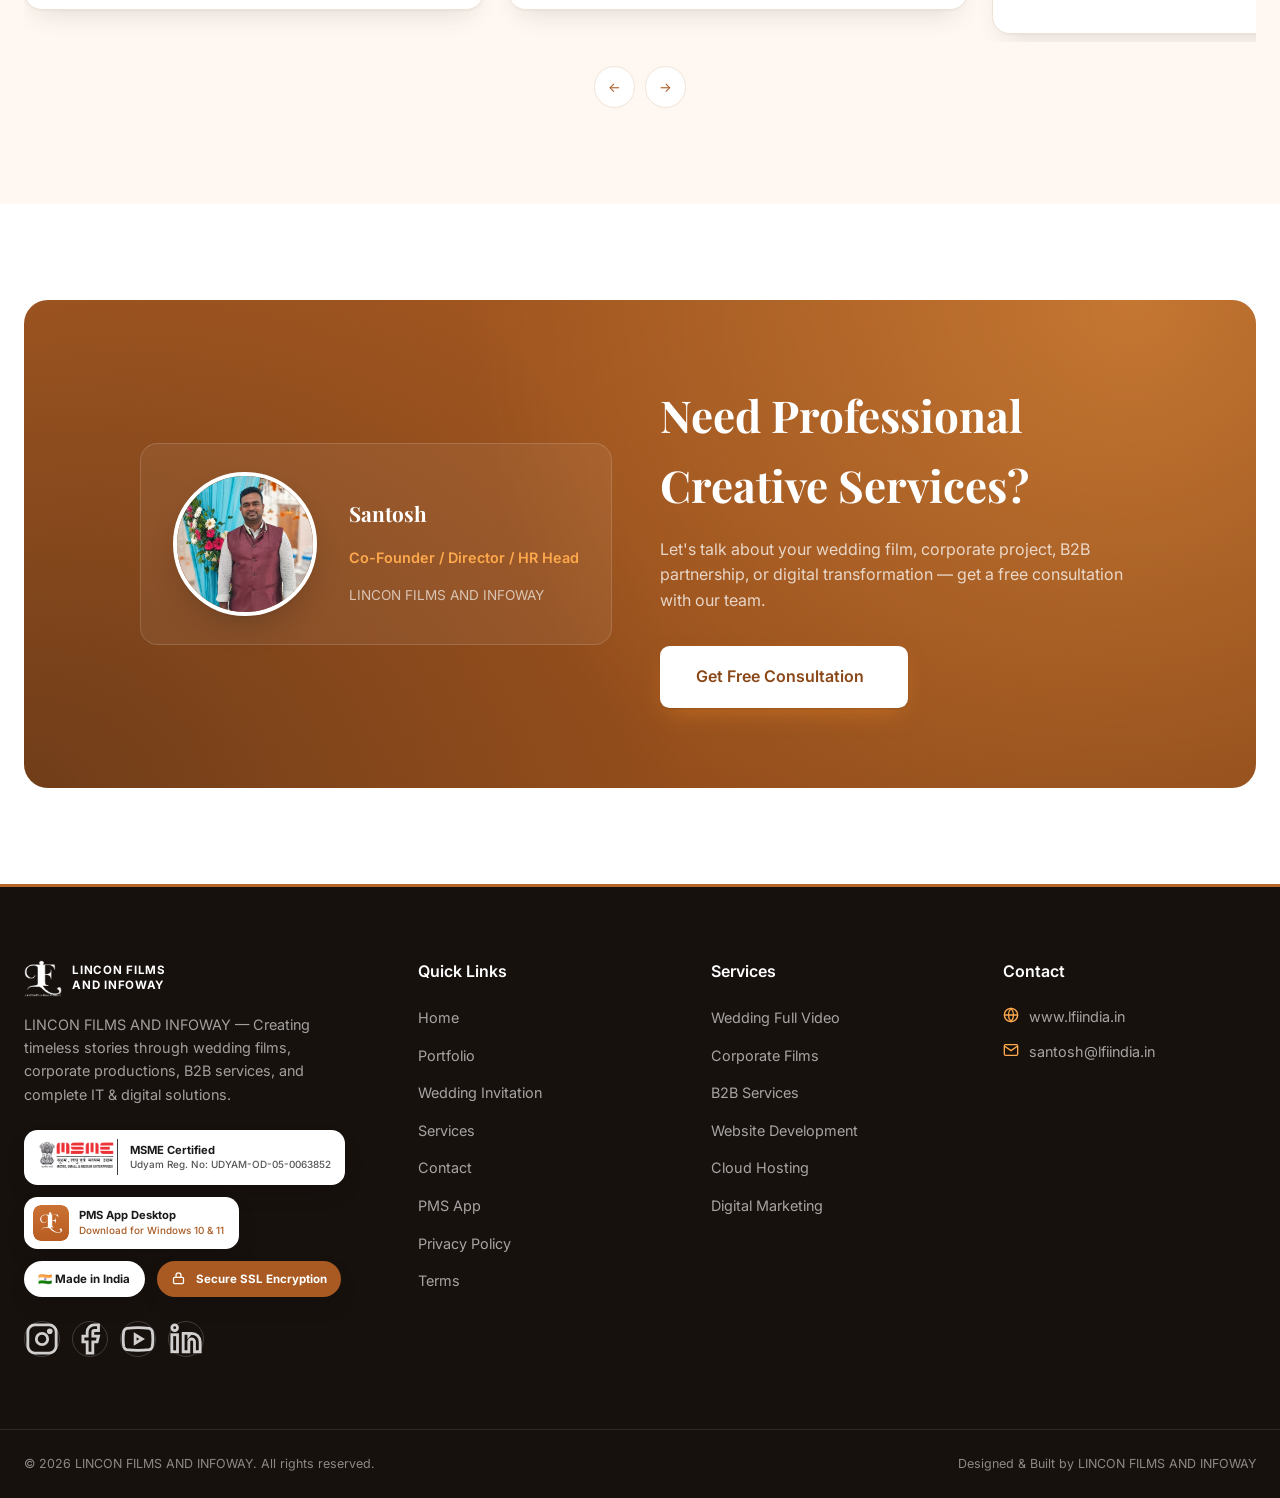
==== commit f718fb8c: "Footer: small PMS App badge under MSME instead of the large card Co-Authored-By: Claude Opus 5.5 <no" ====
--- a/index.html
+++ b/index.html
@@ -24,7 +24,7 @@
 <meta name="theme-color" content="#a85a22" />
 <link rel="preconnect" href="https://fonts.googleapis.com">
 <link href="https://fonts.googleapis.com/css2?family=Playfair+Display:wght@600;700;800&family=Inter:wght@400;500;600;700&display=swap" rel="stylesheet">
-<link rel="stylesheet" href="css/style.css?v=9" />
+<link rel="stylesheet" href="css/style.css?v=12" />
 <script type="application/ld+json">{"@context": "https://schema.org", "@type": "Organization", "name": "LINCON FILMS AND INFOWAY", "alternateName": ["LFI", "LFI India", "LFI Team", "Lincon Films", "Lincon Films and Infoway", "Lincon Films & Infoway", "Lincon"], "url": "https://www.lfiindia.in", "email": "santosh@lfiindia.in", "logo": "https://www.lfiindia.in/assets/logo-black.png", "description": "Lincon Films and Infoway (LFI India) \u2014 professional wedding video editing, video production, IT support, and website design services."}</script>
 <noscript><style>.reveal{opacity:1!important;transform:none!important}</style></noscript>
 </head>
@@ -450,17 +450,6 @@
 </div>
 
 <footer>
-  <div class="container">
-    <a class="footer-app" href="https://github.com/lfiindia/lfi-website/releases/download/pms-app-v1.0.2/PmsApp-Setup-1.0.2.exe" data-windows-download download aria-label="Download PMS App Desktop for Windows 10 and Windows 11">
-      <img src="assets/app-icon.png?v=3" alt="" class="footer-app-icon" width="64" height="64" />
-      <span class="footer-app-text">
-        <span class="footer-app-eyebrow">PMS App Desktop</span>
-        <strong>Now available for Windows 10 &amp; Windows 11</strong>
-        <span>Track your projects, review files and get delivery updates right from your desktop.</span>
-      </span>
-      <span class="btn btn-primary footer-app-btn"><svg viewBox="0 0 24 24" fill="currentColor" aria-hidden="true"><path d="M3 5.1 10.4 4v7.2H3zM11.3 3.9 21 2.5v8.7h-9.7zM3 12.1h7.4v7.2L3 18.2zM11.3 12.1H21v8.7l-9.7-1.4z"/></svg> Download for Windows</span>
-    </a>
-  </div>
 
   <div class="container footer-grid">
     <div class="footer-brand">
@@ -472,6 +461,8 @@
     <img src="assets/msme-logo.png" alt="MSME Registered" style="height:36px" />
     <span>MSME&nbsp;Certified<br/><small>Udyam Reg. No: UDYAM-OD-05-0063852</small></span>
   </div>
+  <a class="pms-badge" href="https://github.com/lfiindia/lfi-website/releases/download/pms-app-v1.0.2/PmsApp-Setup-1.0.2.exe" data-windows-download download title="Download PMS App Desktop for Windows 10 &amp; 11"><img src="assets/app-icon.png?v=3" alt="" width="36" height="36" /><span>PMS&nbsp;App&nbsp;Desktop<br/><small>Download for Windows 10 &amp; 11</small></span></a>
+  <span class="badge-break" aria-hidden="true"></span>
   <div class="india-badge">🇮🇳&nbsp;Made in India</div>
   <div class="ssl-badge"><svg viewBox="0 0 24 24" fill="none" stroke="currentColor" stroke-width="2"><rect x="4" y="10" width="16" height="10" rx="2"/><path d="M8 10V7a4 4 0 0 1 8 0v3"/></svg>&nbsp;Secure SSL Encryption</div>
 </div>
--- a/css/style.css
+++ b/css/style.css
@@ -962,25 +962,15 @@
 @media (max-width: 960px) { .product-banner { grid-template-columns: 1fr; padding: 3rem 2rem; gap: 2.5rem; } }
 @media (max-width: 480px) { .product-banner { padding: 2.5rem 1.25rem; } .product-actions .btn { width: 100%; } }
 
-/* ============ Footer — PMS App Desktop (Windows) download card ============ */
-.footer-app {
-  display: flex; align-items: center; gap: 1.5rem; margin-top: 3.5rem; padding: 1.5rem 1.75rem;
-  border-radius: 1.25rem; color: #ffffff;
-  background: linear-gradient(120deg, rgba(184,103,43,0.22) 0%, rgba(255,255,255,0.04) 60%);
-  border: 1px solid rgba(255,169,77,0.3);
-  transition: border-color 0.2s ease, transform 0.2s ease, background-color 0.2s ease;
-}
-.footer-app:hover { border-color: rgba(255,169,77,0.65); transform: translateY(-2px); }
-.footer-app:hover .footer-app-btn { background: linear-gradient(135deg, #c8742f 0%, var(--primary-light) 60%, var(--primary) 100%); }
-.footer-app:focus-visible { outline: 2px solid var(--secondary-light); outline-offset: 3px; }
-.footer-app-icon { width: 64px; height: 64px; border-radius: 22%; flex-shrink: 0; box-shadow: 0 10px 22px -10px rgba(0,0,0,0.6); }
-.footer-app-text { flex: 1; min-width: 0; display: flex; flex-direction: column; gap: 0.2rem; }
-.footer-app-eyebrow { font-size: 0.72rem; font-weight: 700; letter-spacing: 0.14em; text-transform: uppercase; color: var(--secondary-light); }
-.footer-app-text strong { font-size: 1.1rem; font-weight: 700; color: #ffffff; }
-.footer-app-text > span:last-child { font-size: 0.88rem; color: rgba(255,255,255,0.65); }
-.footer-app-btn { flex-shrink: 0; }
-.footer-app-btn svg { width: 18px; height: 18px; }
-@media (max-width: 760px) {
-  .footer-app { flex-direction: column; align-items: flex-start; gap: 1rem; padding: 1.4rem 1.25rem; }
-  .footer-app-btn { width: 100%; }
-}
+/* Footer — small PMS App Desktop badge under MSME (direct Windows download) */
+.pms-badge {
+  display: flex; align-items: center; gap: 0.65rem; width: fit-content;
+  background: #ffffff; border-radius: 0.85rem; padding: 0.5rem 0.9rem 0.5rem 0.55rem;
+  box-shadow: 0 10px 24px -10px rgba(0,0,0,0.35); transition: transform 0.2s ease;
+}
+.pms-badge:hover { transform: translateY(-2px); }
+.pms-badge img { width: 36px; height: 36px; border-radius: 22%; flex-shrink: 0; }
+.pms-badge span { font-size: 0.7rem; font-weight: 700; color: #1a1a1a; line-height: 1.3; }
+.pms-badge span small { font-weight: 500; color: var(--primary); font-size: 0.62rem; }
+.trust-badges .badge-break { flex-basis: 100%; height: 0; }
+.trust-badges .badge-break ~ * { margin-top: -0.75rem; } /* cancel the extra row gap the zero-height break adds */
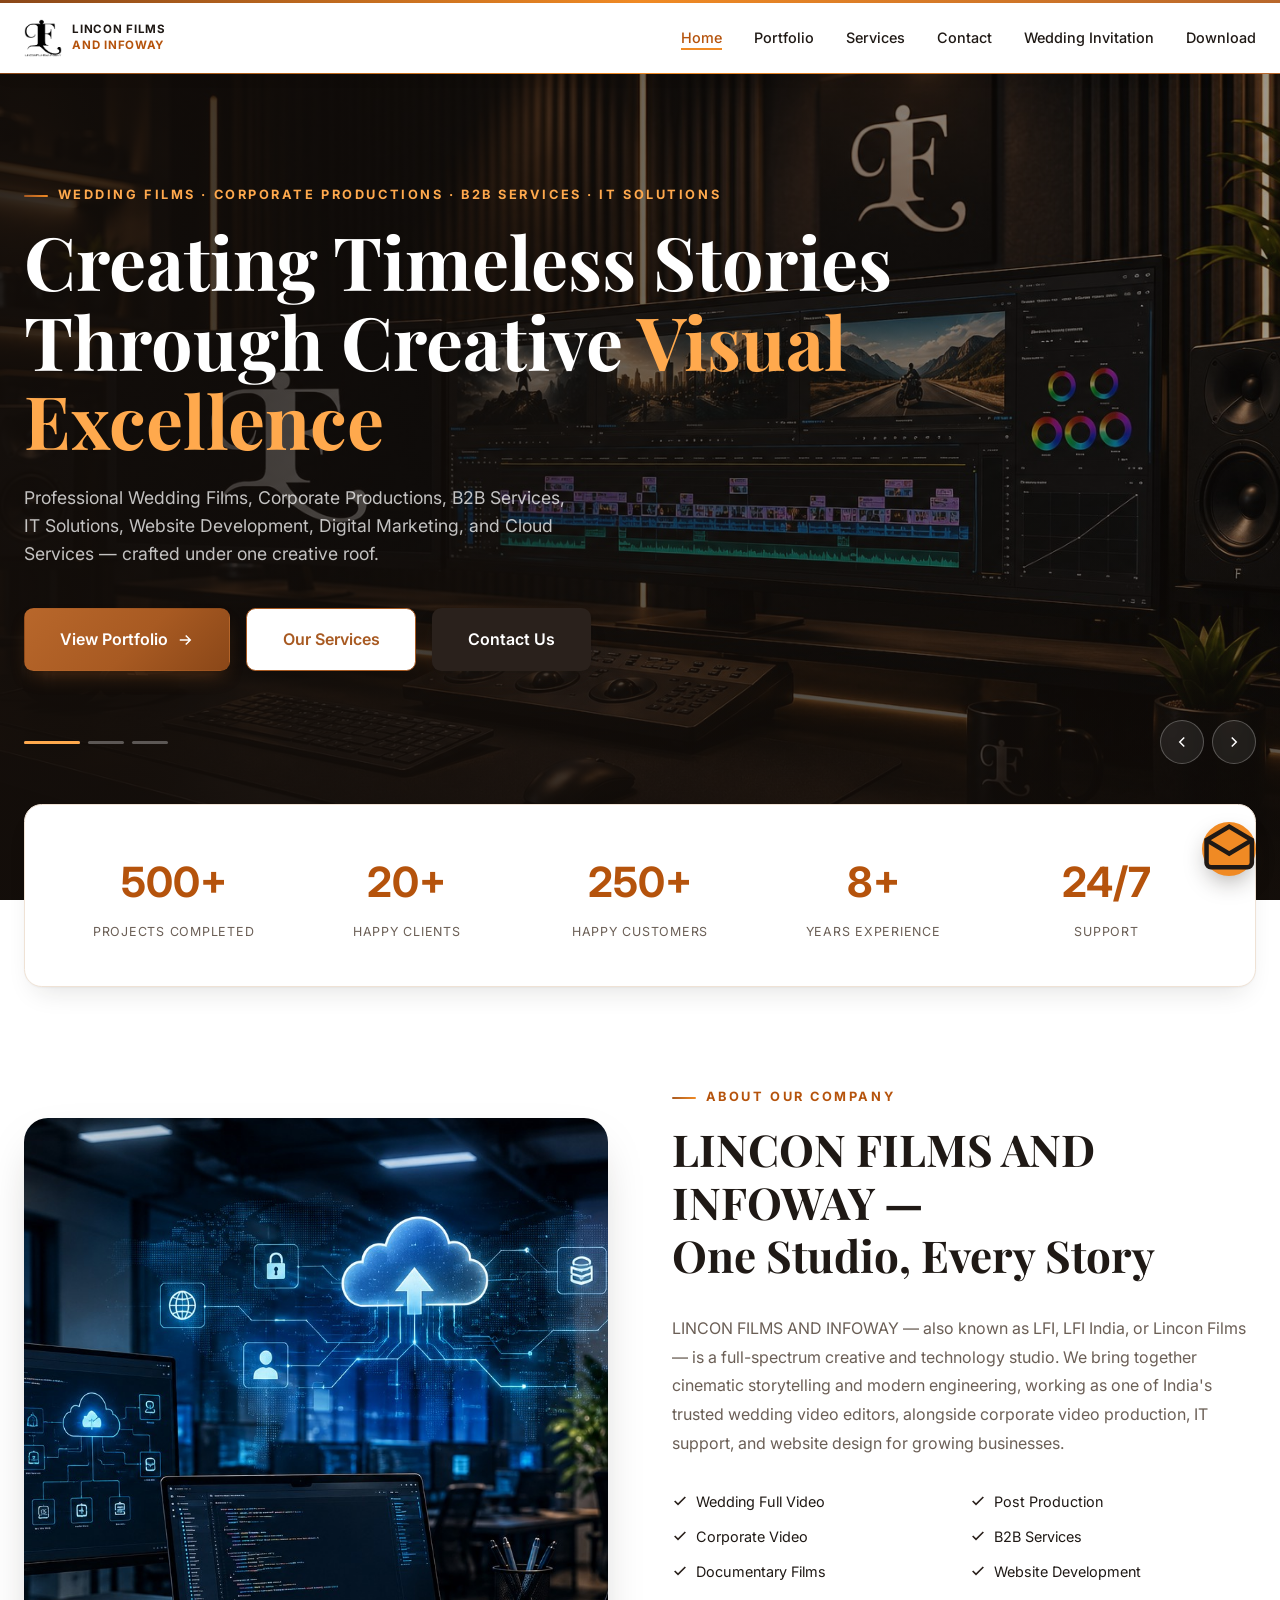
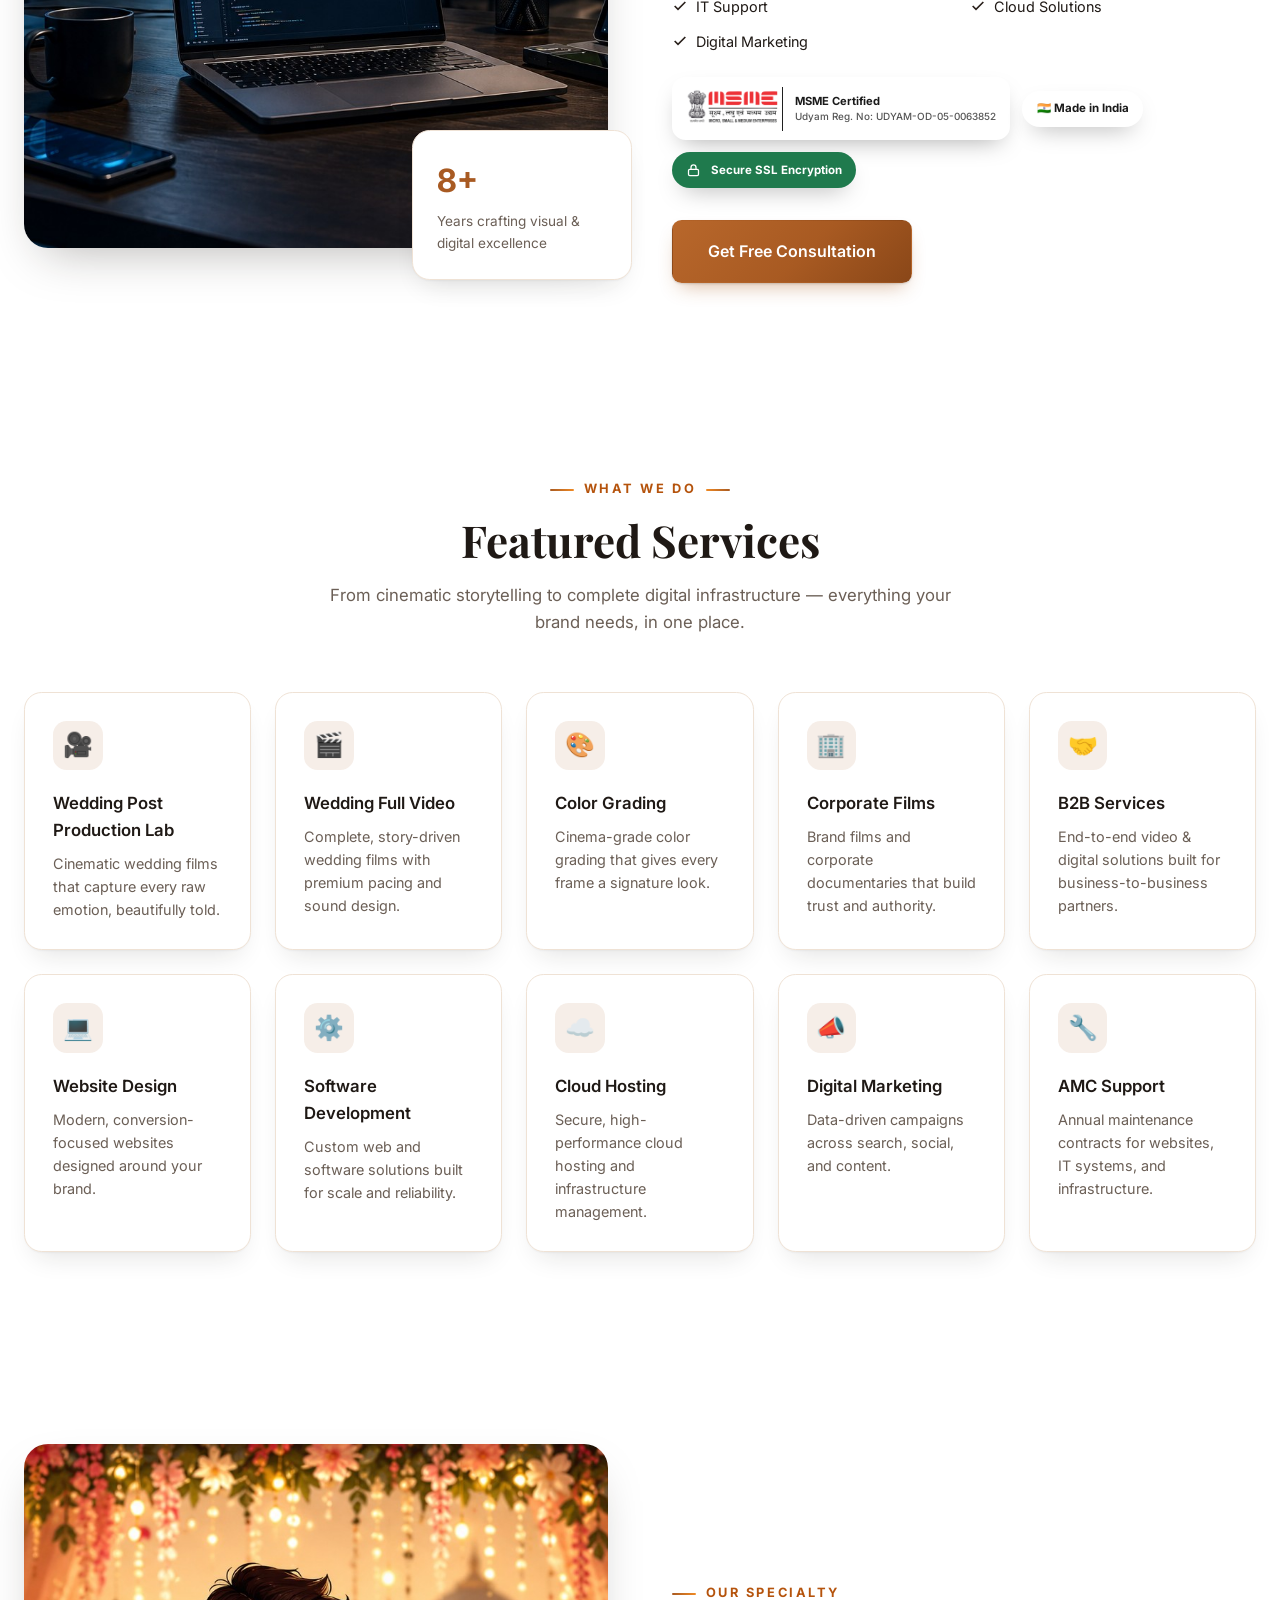
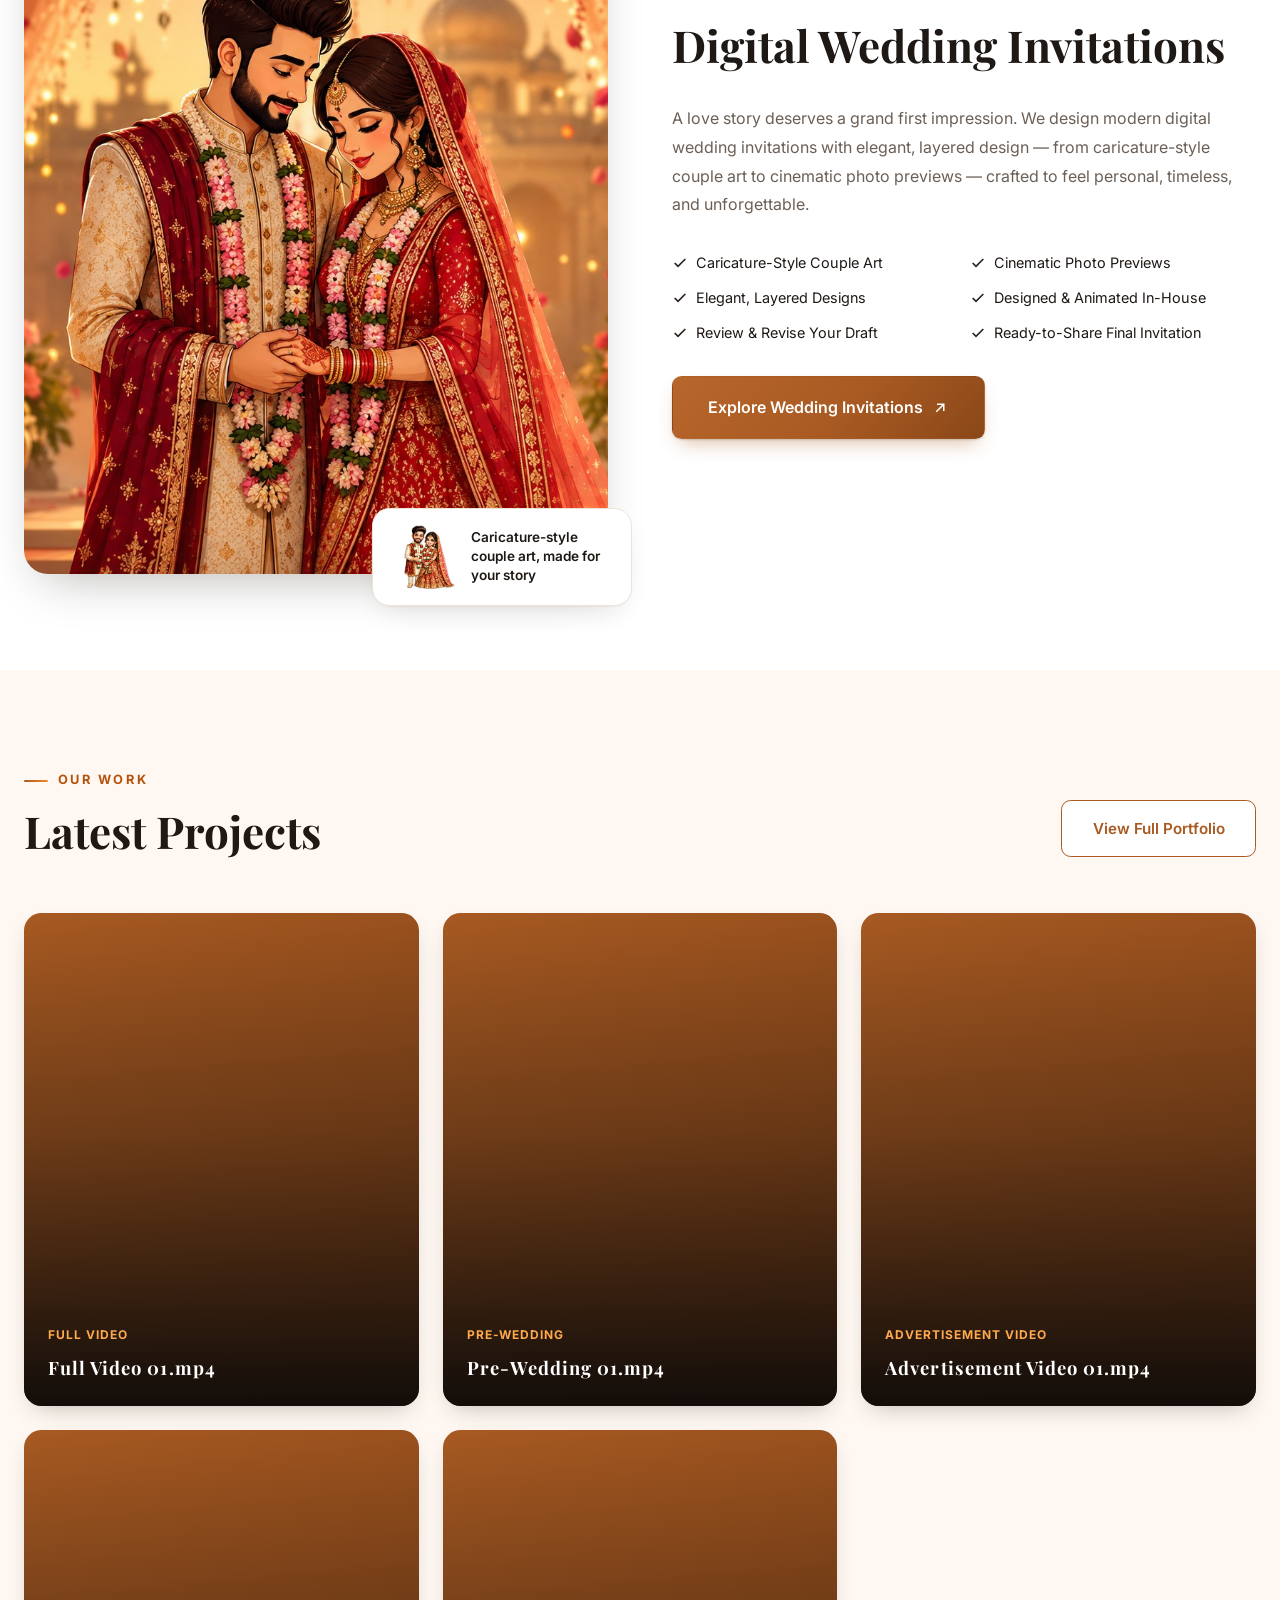
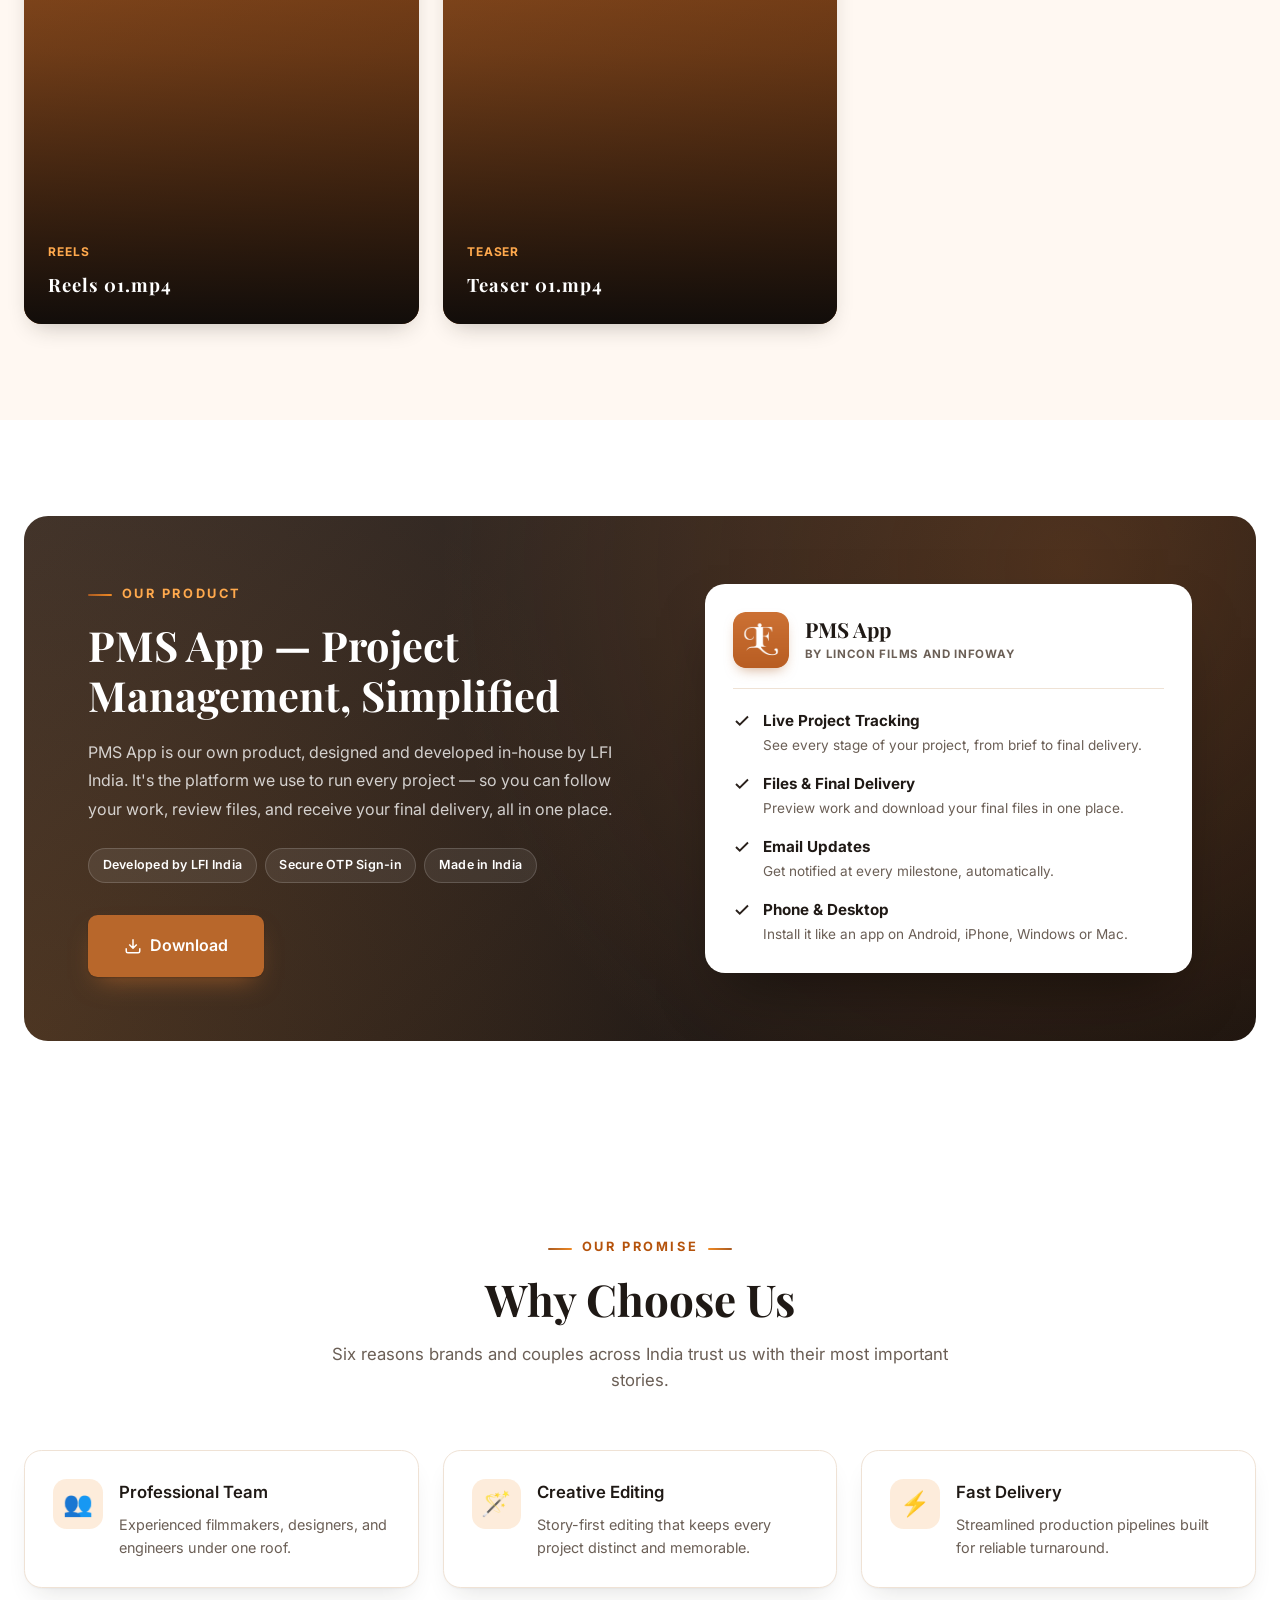
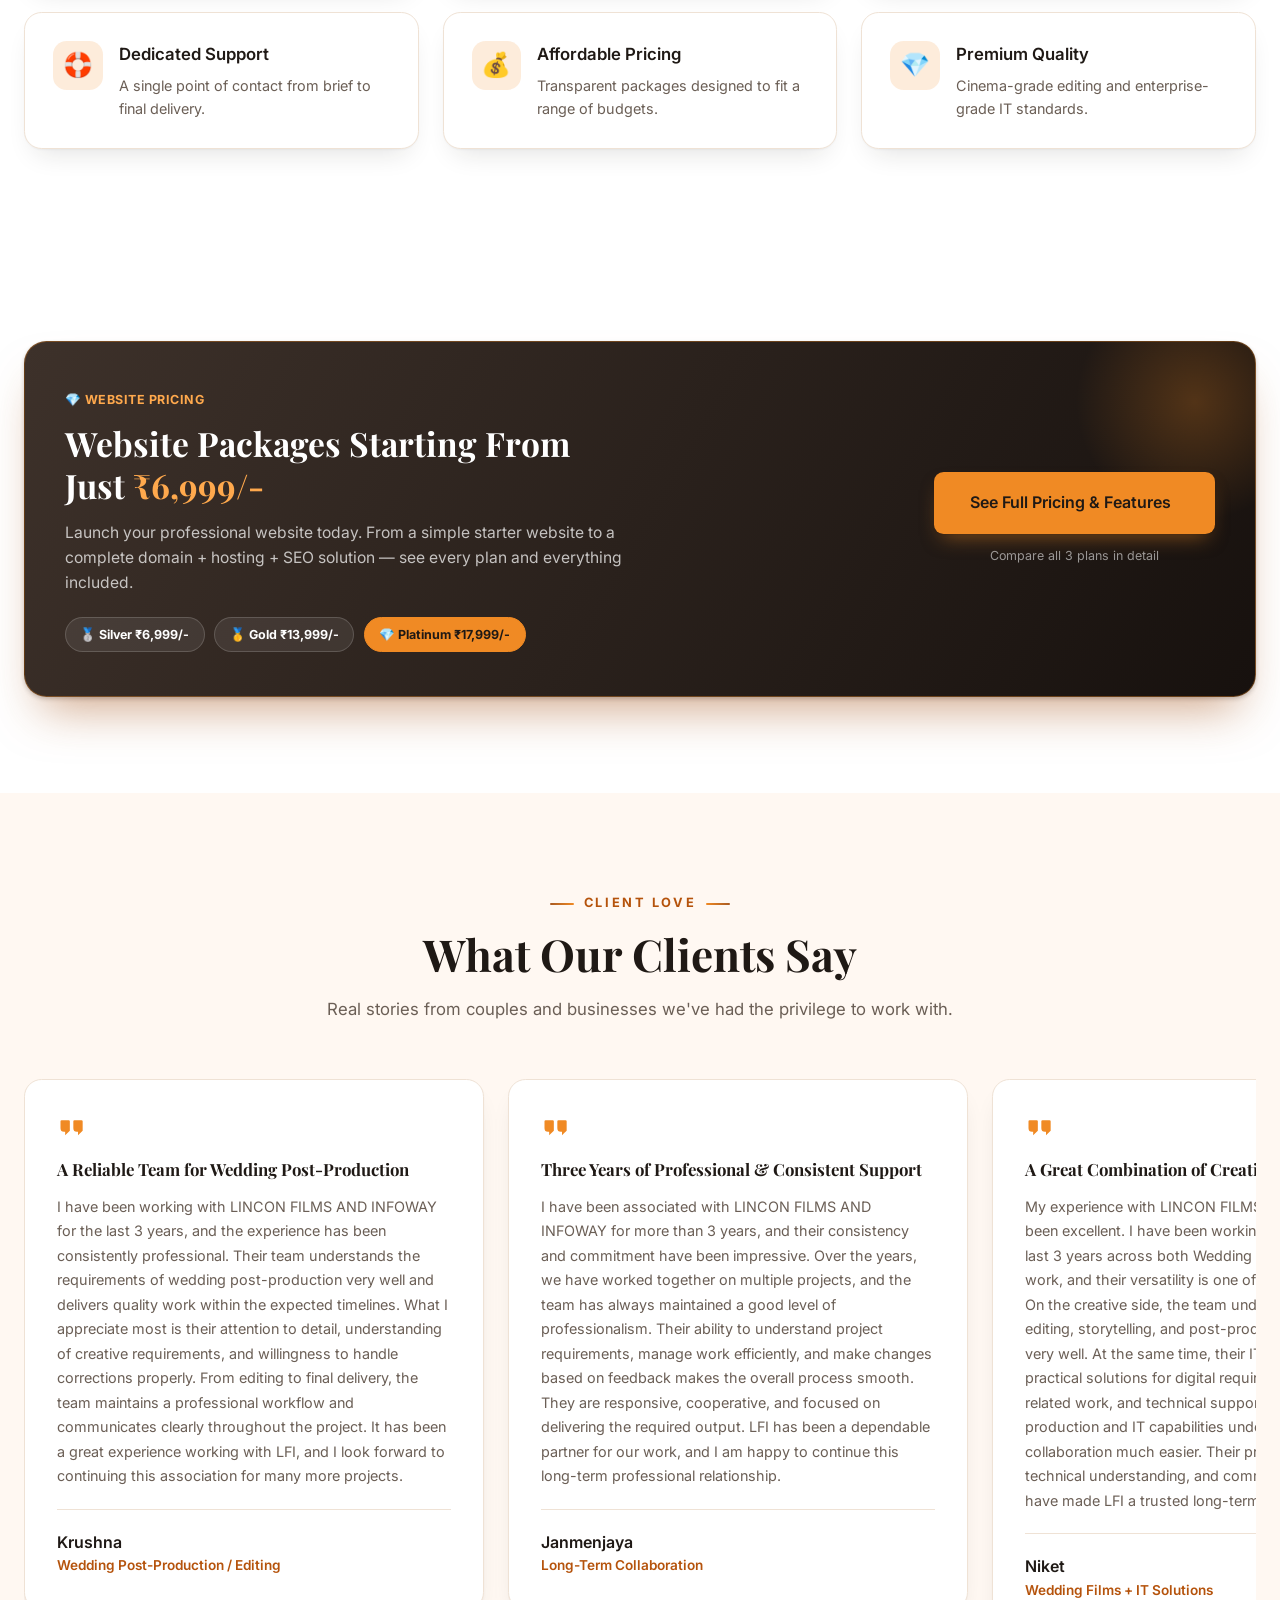
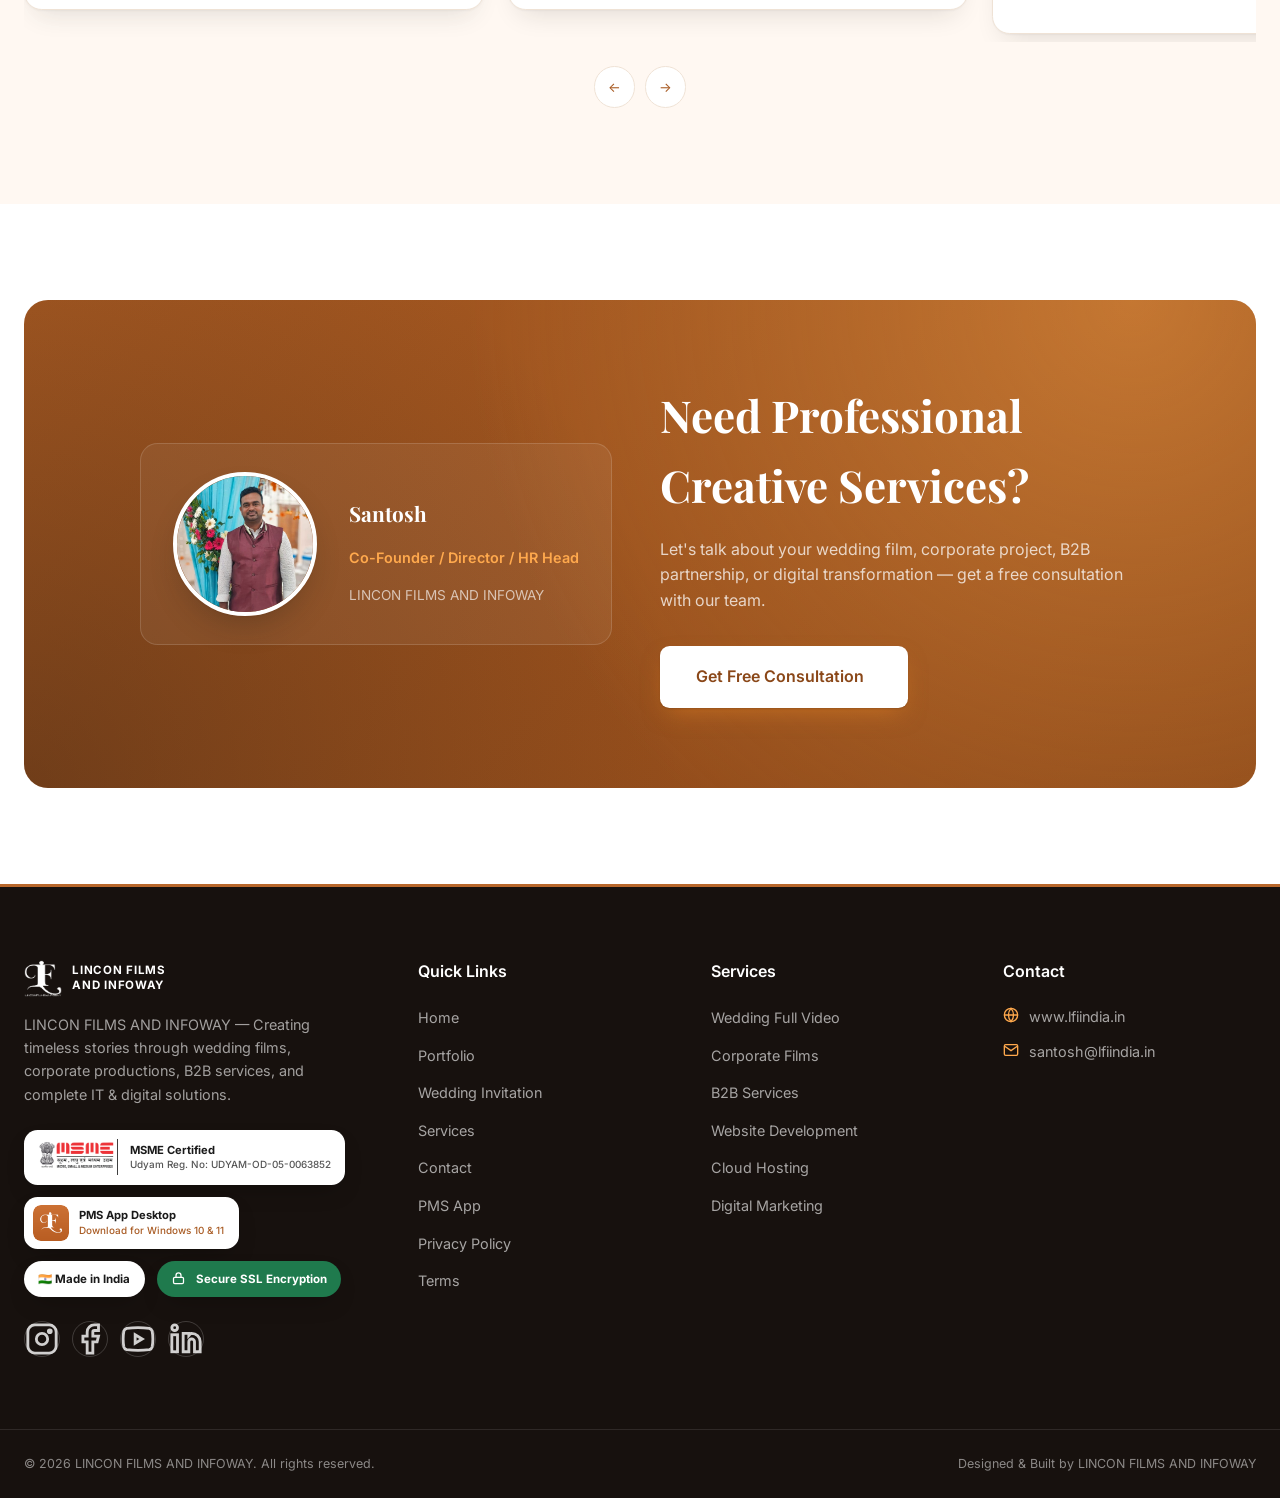
==== commit deb4410d: "Footer: SSL Encryption badge back to green Co-Authored-By: Claude Opus 5.5 <noreply@anthropic.com>" ====
--- a/index.html
+++ b/index.html
@@ -24,7 +24,7 @@
 <meta name="theme-color" content="#a85a22" />
 <link rel="preconnect" href="https://fonts.googleapis.com">
 <link href="https://fonts.googleapis.com/css2?family=Playfair+Display:wght@600;700;800&family=Inter:wght@400;500;600;700&display=swap" rel="stylesheet">
-<link rel="stylesheet" href="css/style.css?v=12" />
+<link rel="stylesheet" href="css/style.css?v=13" />
 <script type="application/ld+json">{"@context": "https://schema.org", "@type": "Organization", "name": "LINCON FILMS AND INFOWAY", "alternateName": ["LFI", "LFI India", "LFI Team", "Lincon Films", "Lincon Films and Infoway", "Lincon Films & Infoway", "Lincon"], "url": "https://www.lfiindia.in", "email": "santosh@lfiindia.in", "logo": "https://www.lfiindia.in/assets/logo-black.png", "description": "Lincon Films and Infoway (LFI India) \u2014 professional wedding video editing, video production, IT support, and website design services."}</script>
 <noscript><style>.reveal{opacity:1!important;transform:none!important}</style></noscript>
 </head>
--- a/css/style.css
+++ b/css/style.css
@@ -496,7 +496,7 @@
 }
 .ssl-badge {
   display: inline-flex; align-items: center; gap: 0.4rem;
-  background: var(--primary); color: #ffffff; font-size: 0.72rem; font-weight: 700;
+  background: #1f7a4d; /* green = secure */ color: #ffffff; font-size: 0.72rem; font-weight: 700;
   border-radius: 999px; padding: 0.55rem 0.9rem; width: fit-content;
   box-shadow: 0 10px 24px -10px rgba(0,0,0,0.35);
   white-space: nowrap;
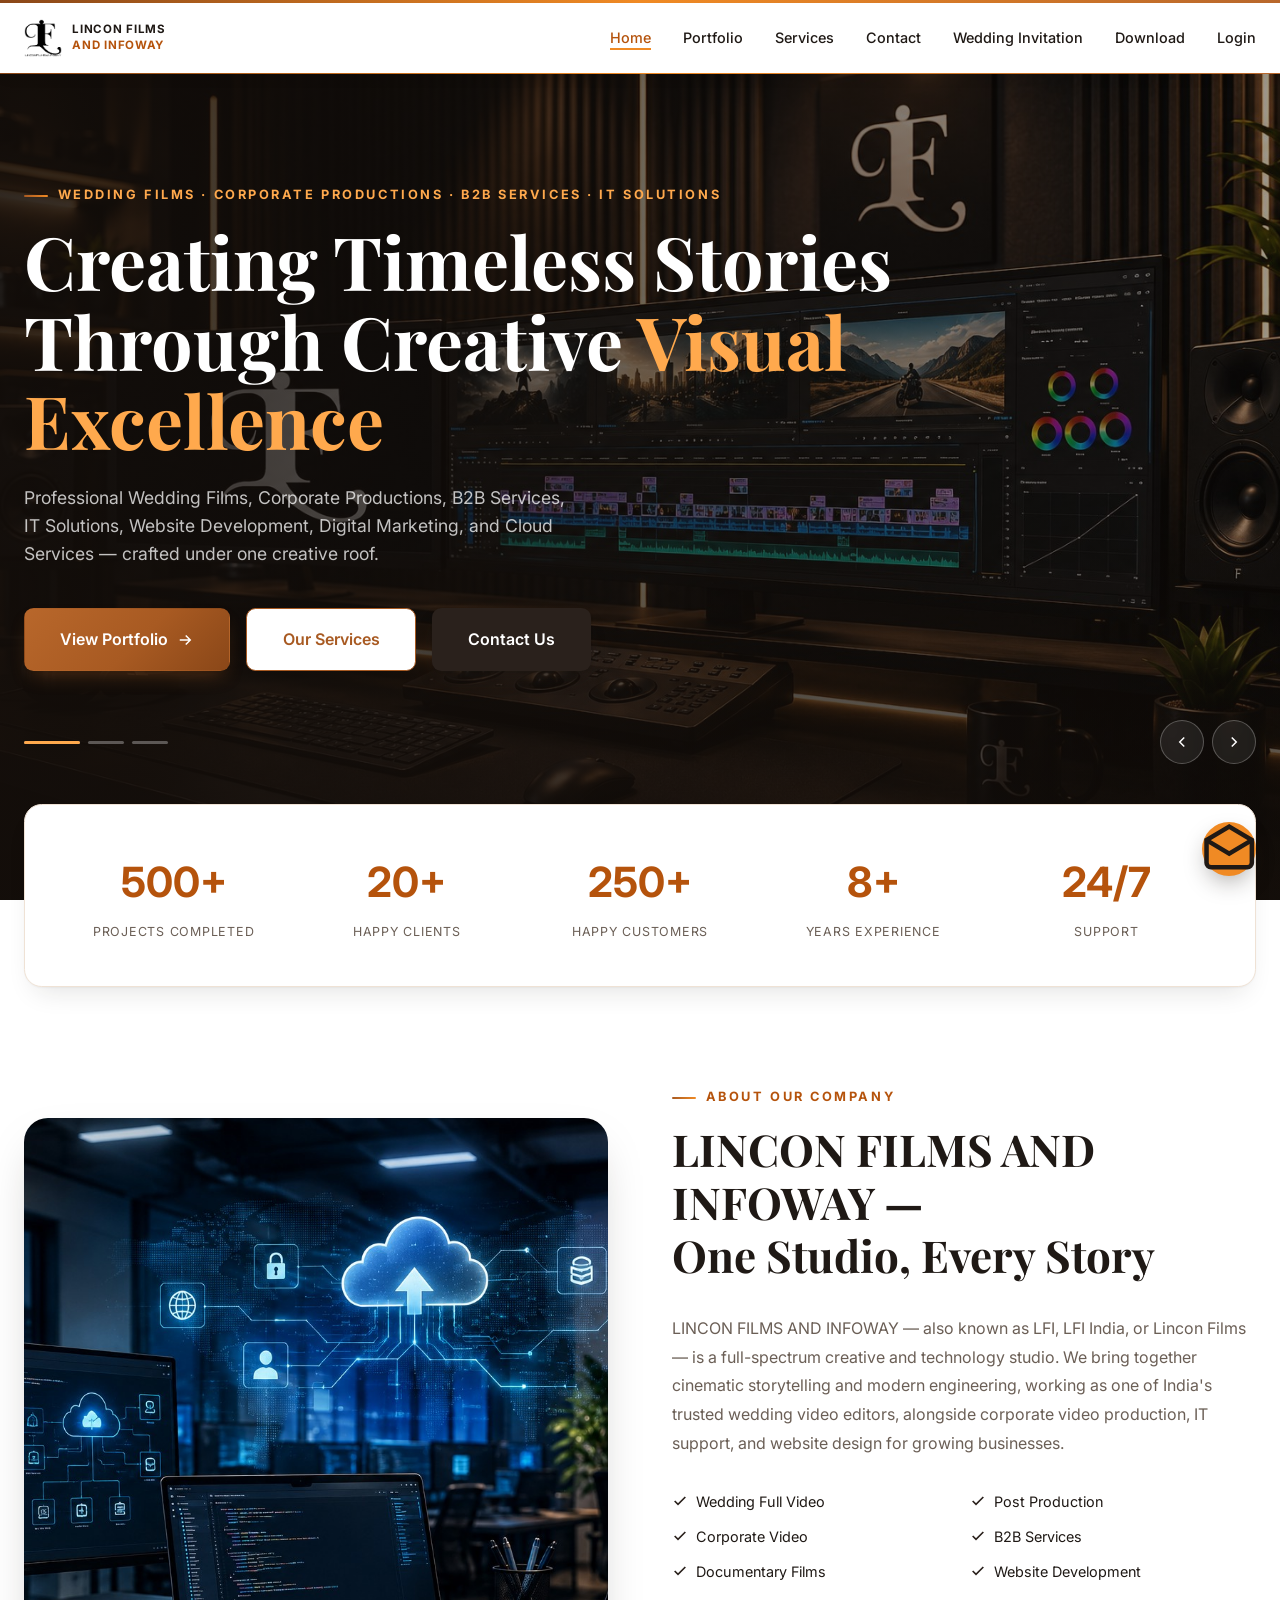
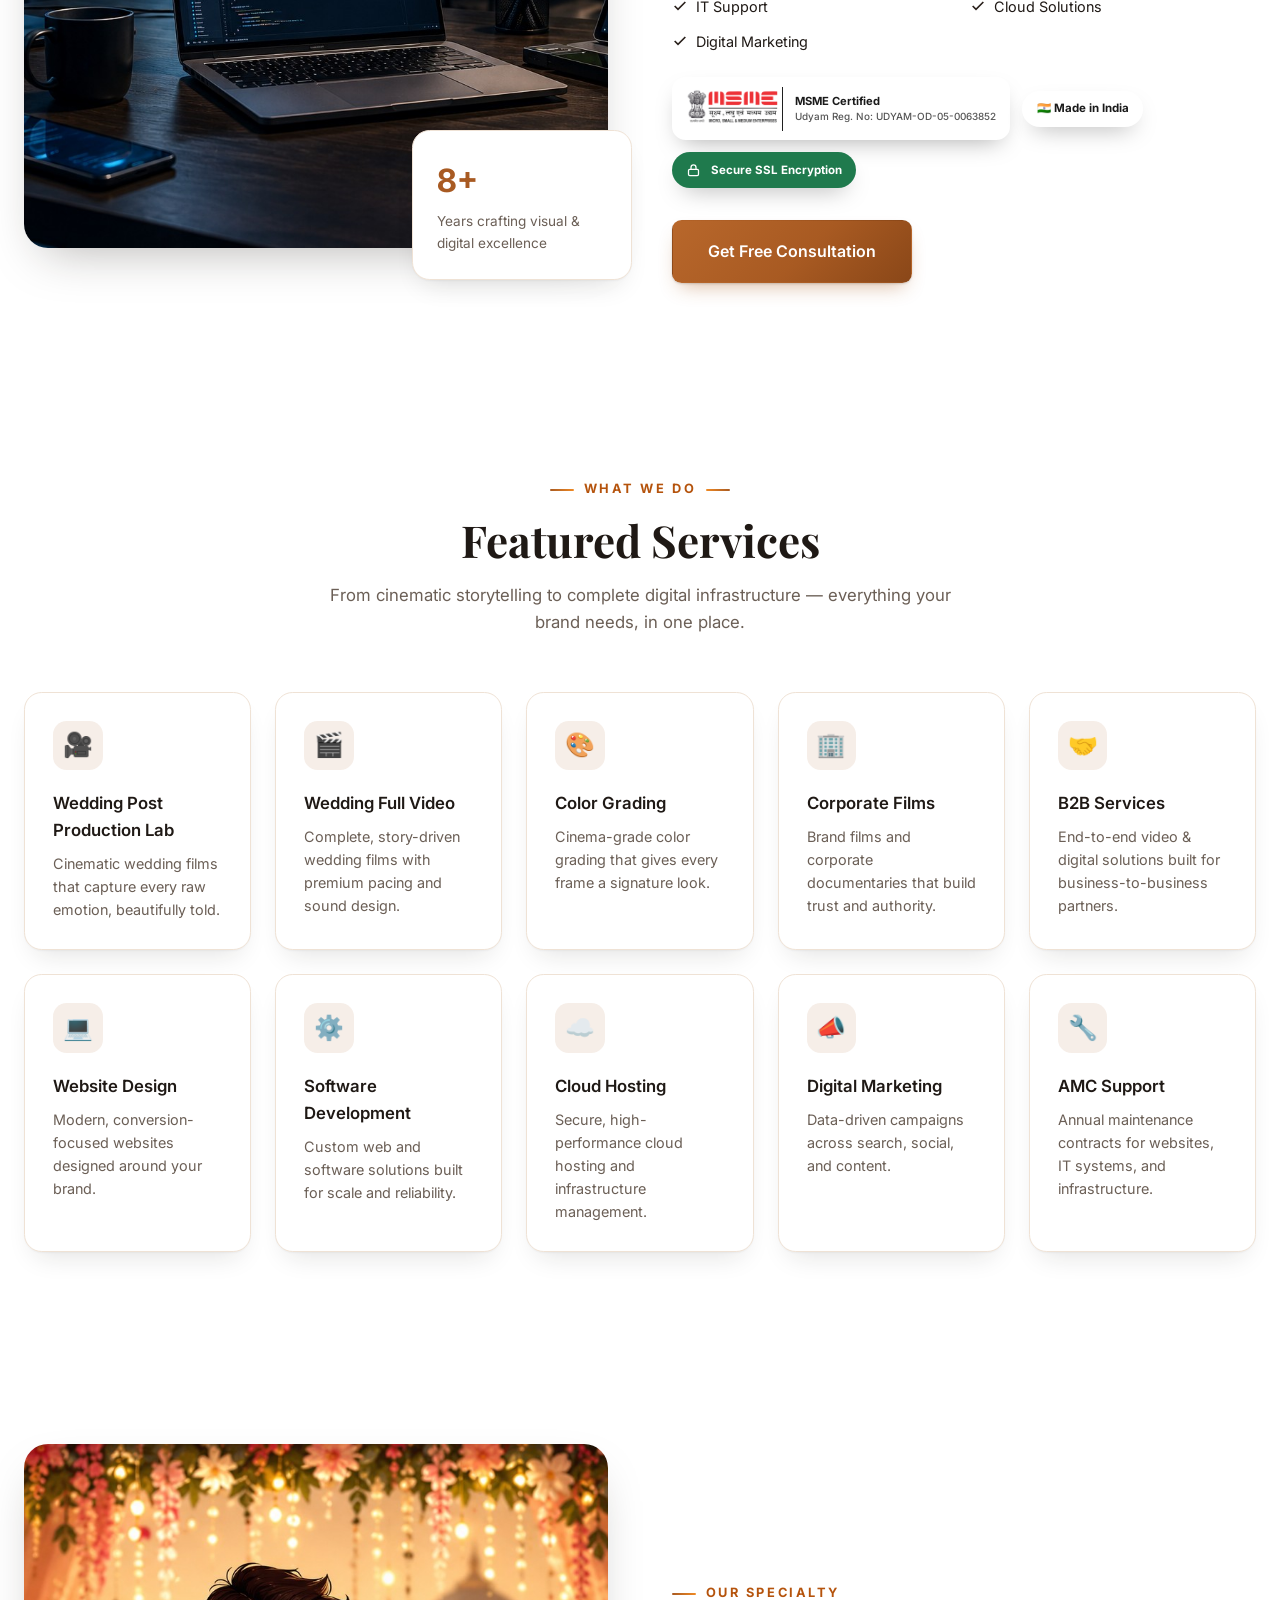
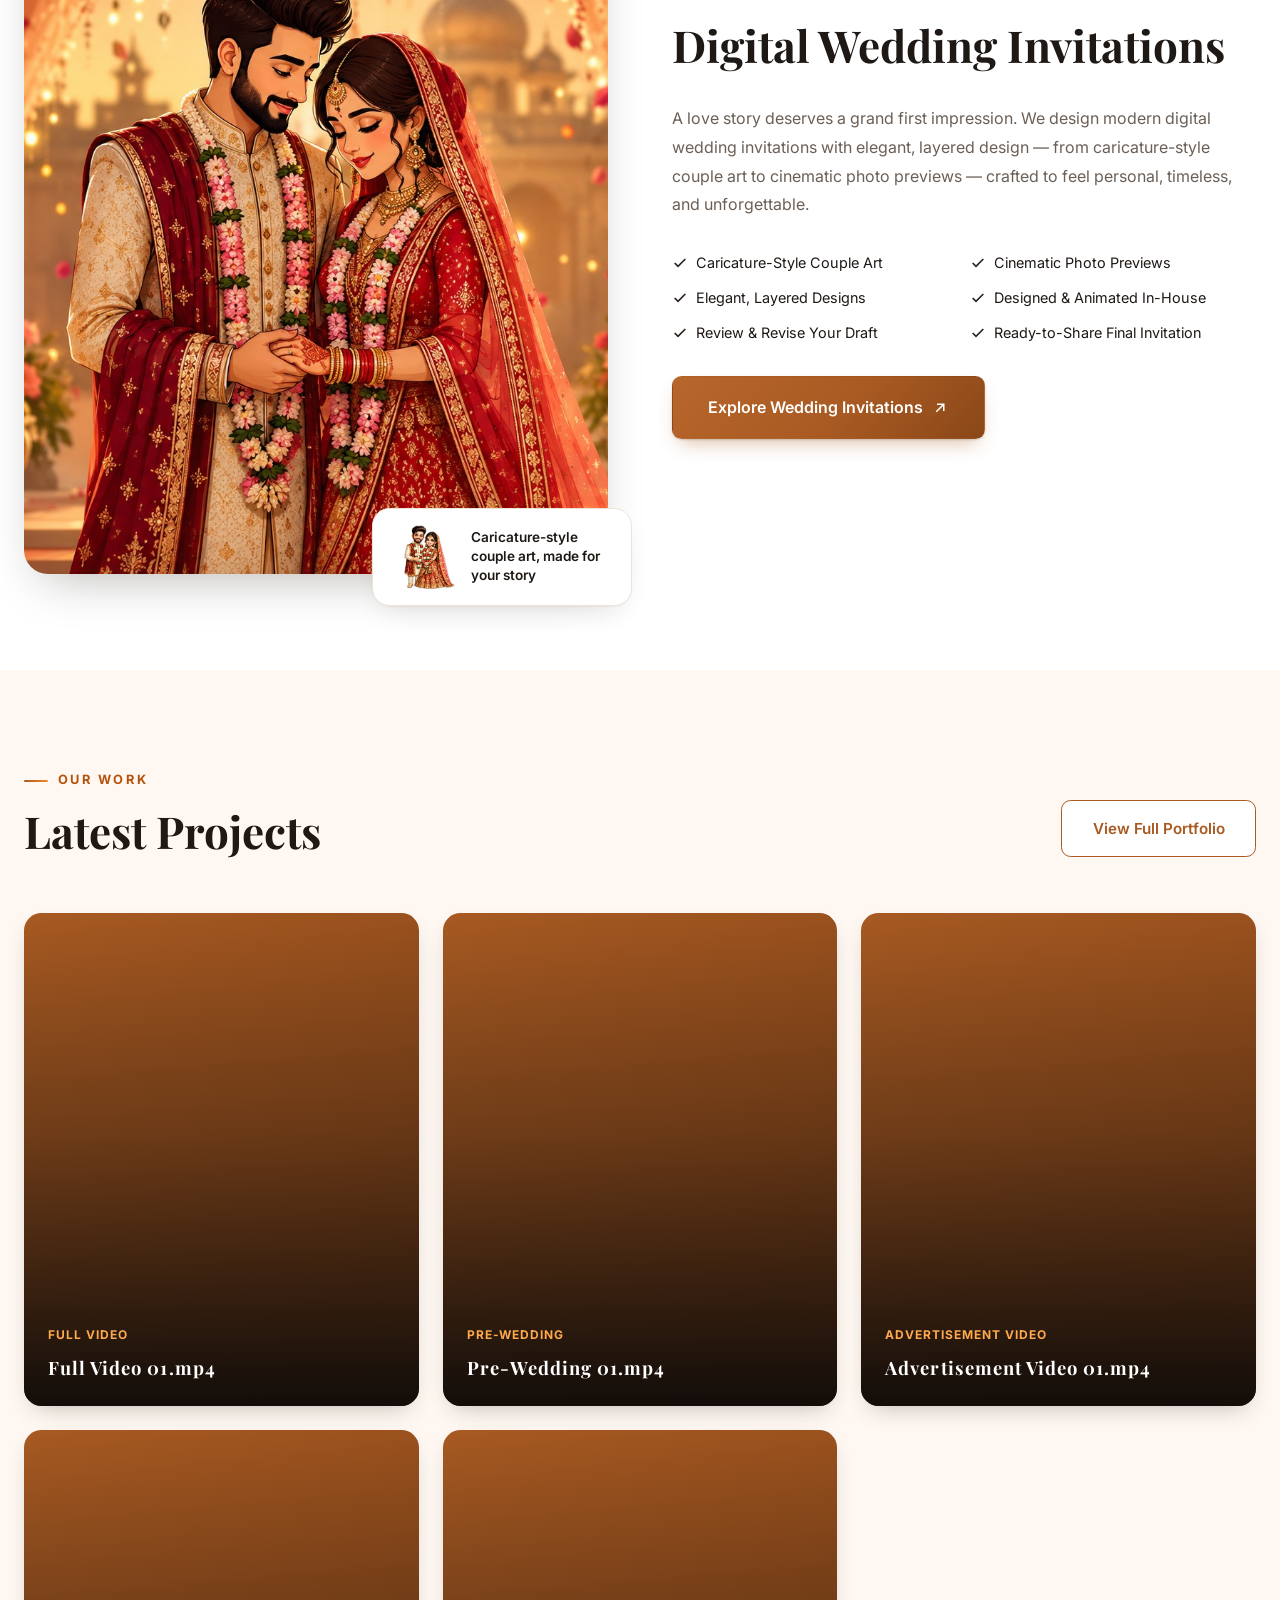
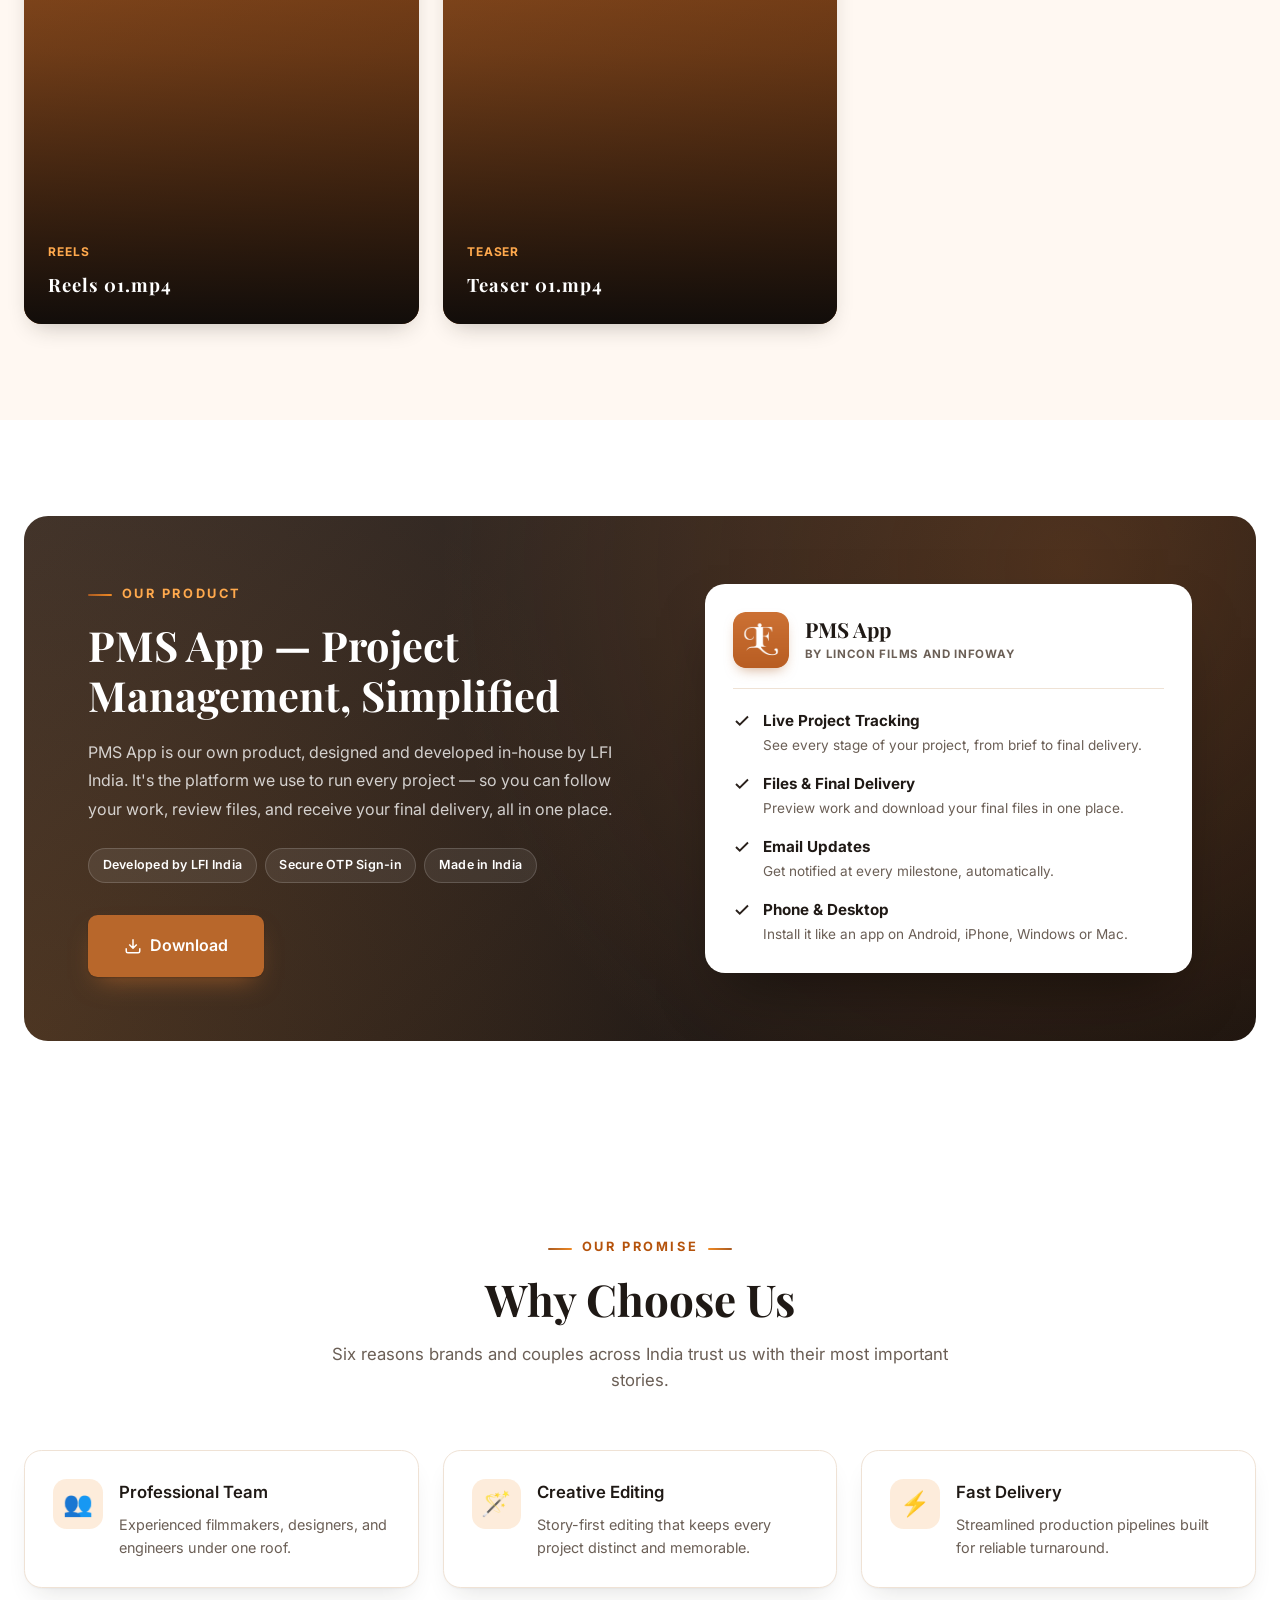
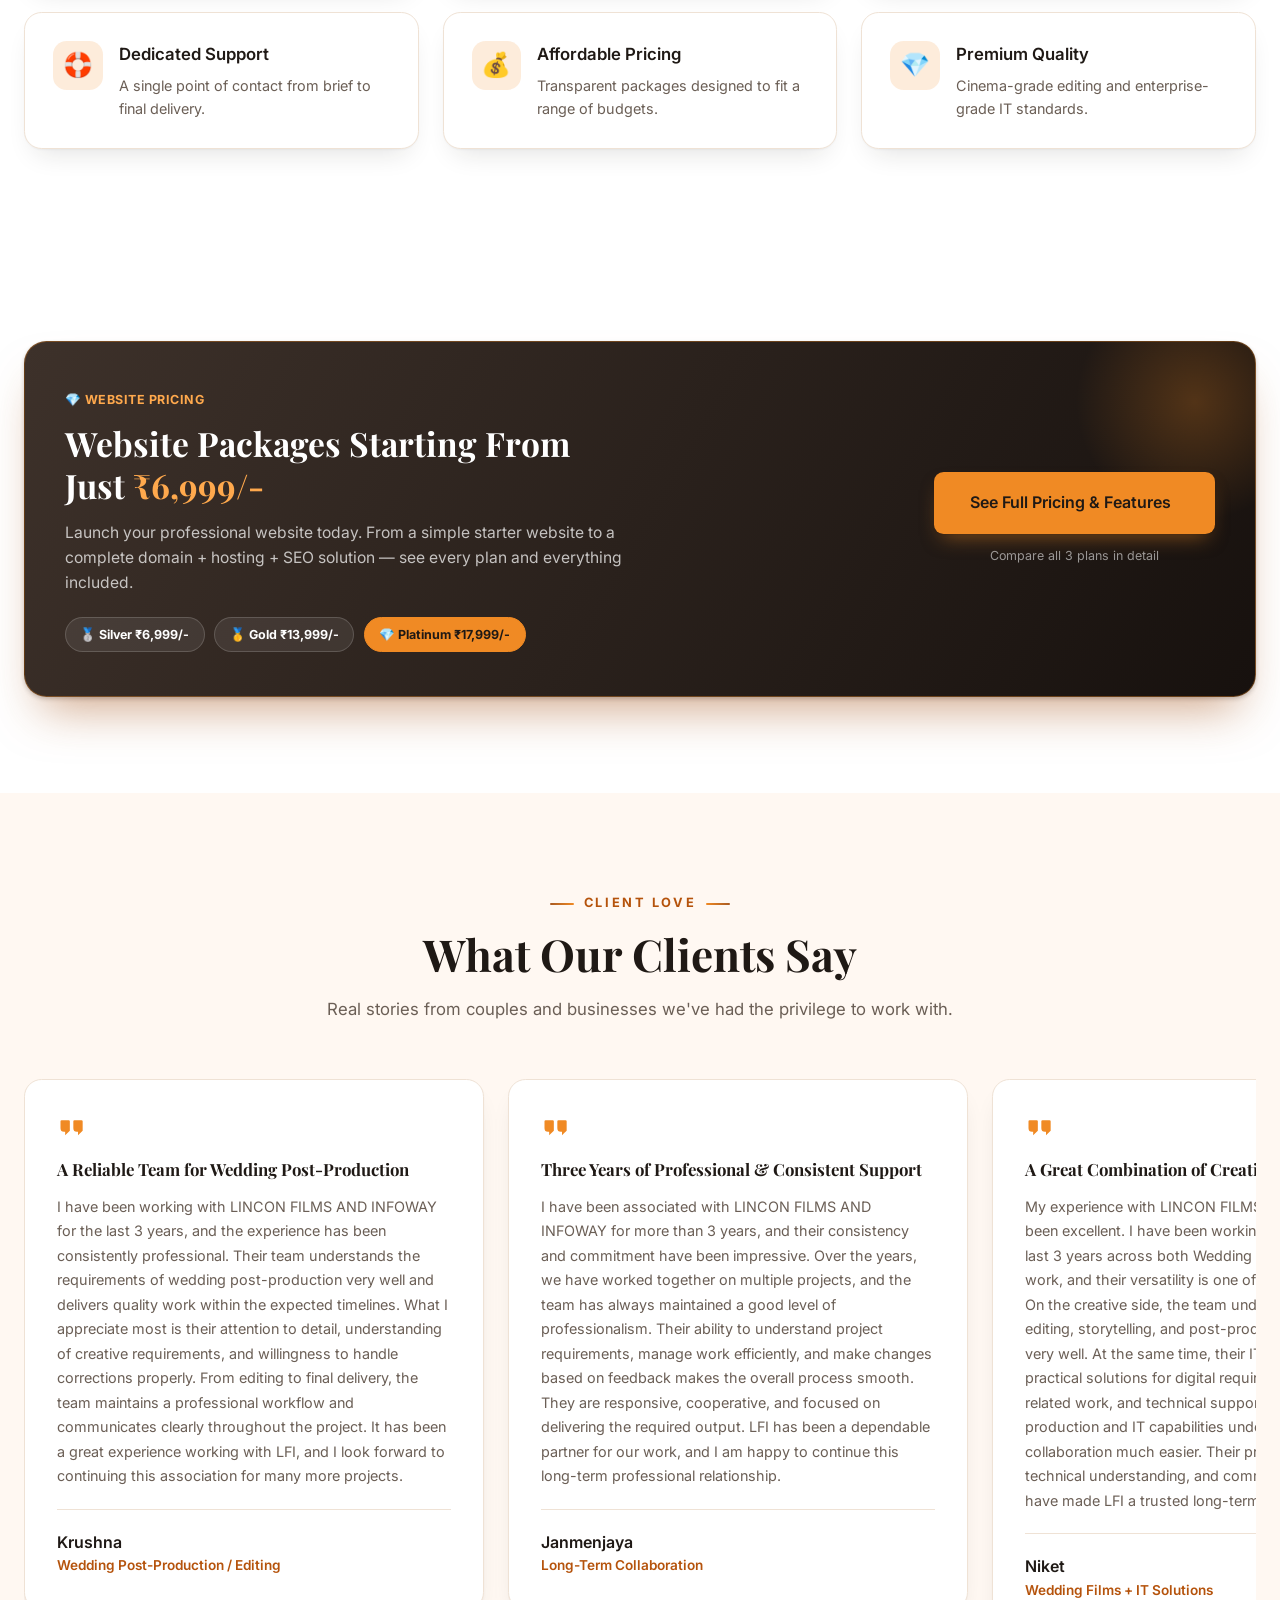
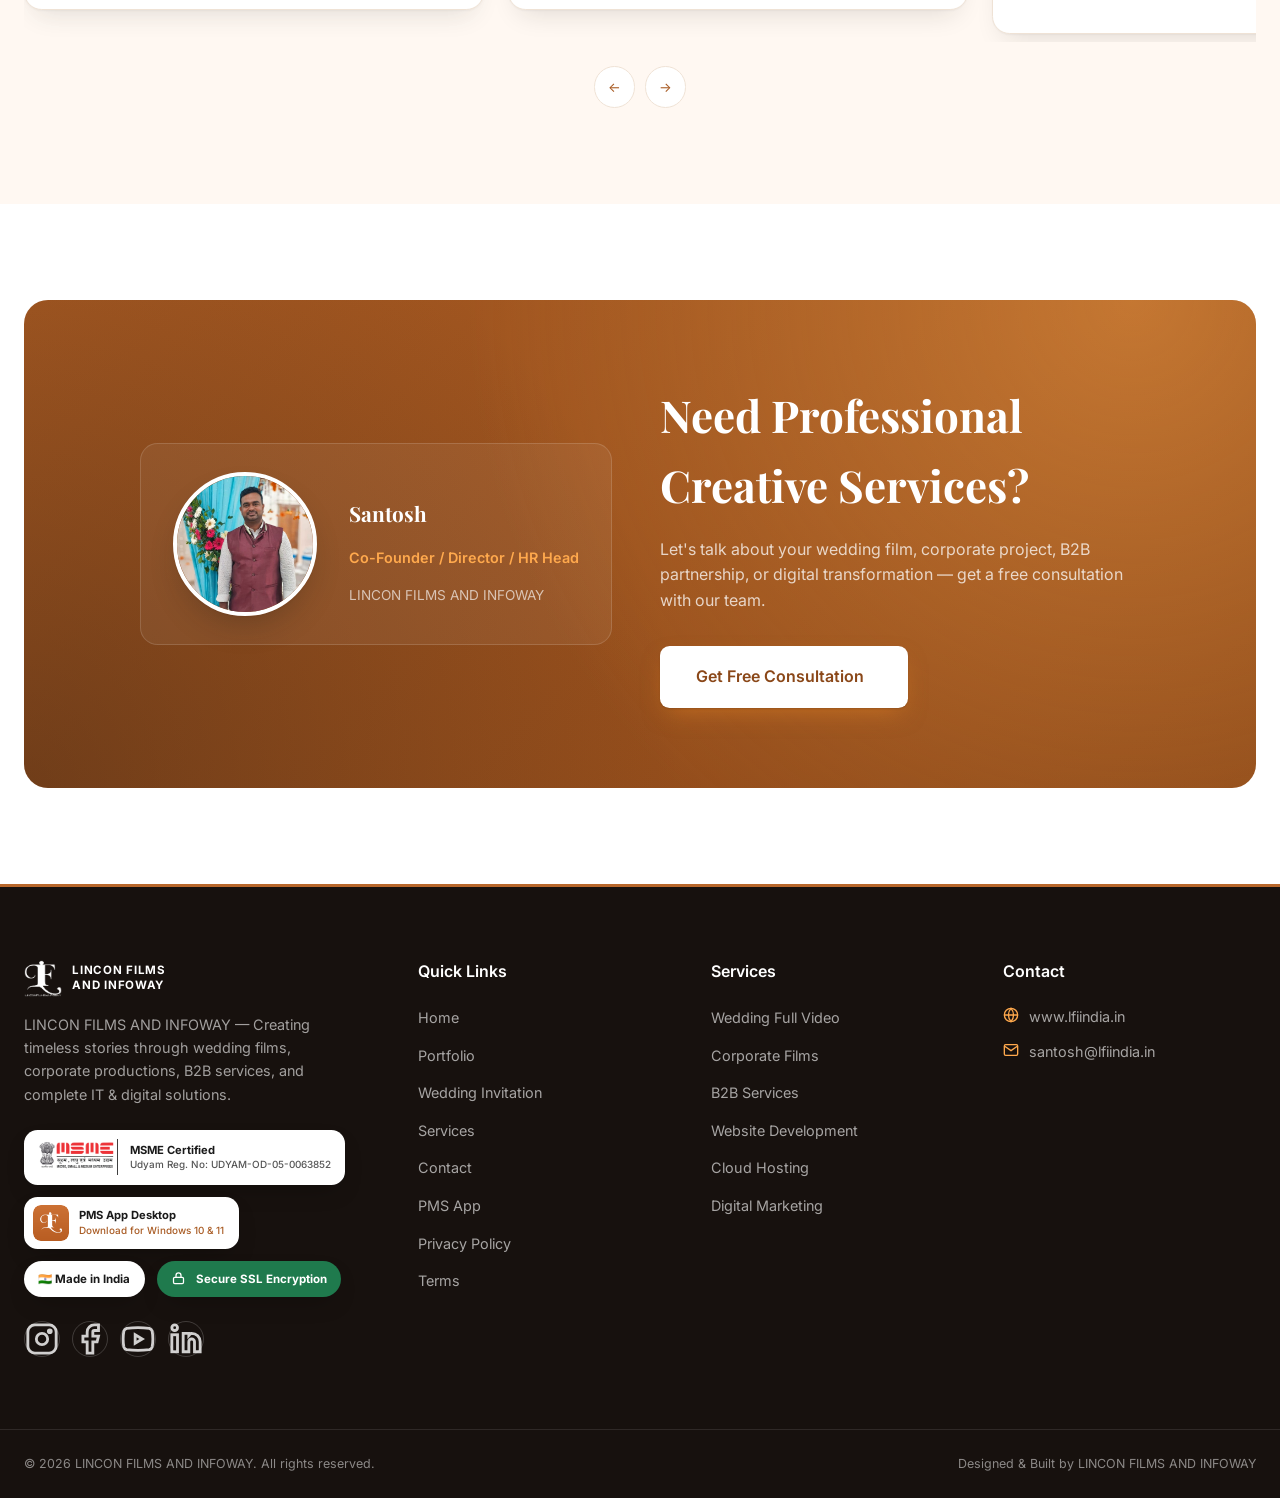
==== commit c5c250ed: "Menu: Login link after Download (goes to /login -> PMS App download page) Co-Authored-By: Claude Opu" ====
--- a/index.html
+++ b/index.html
@@ -24,7 +24,7 @@
 <meta name="theme-color" content="#a85a22" />
 <link rel="preconnect" href="https://fonts.googleapis.com">
 <link href="https://fonts.googleapis.com/css2?family=Playfair+Display:wght@600;700;800&family=Inter:wght@400;500;600;700&display=swap" rel="stylesheet">
-<link rel="stylesheet" href="css/style.css?v=13" />
+<link rel="stylesheet" href="css/style.css?v=14" />
 <script type="application/ld+json">{"@context": "https://schema.org", "@type": "Organization", "name": "LINCON FILMS AND INFOWAY", "alternateName": ["LFI", "LFI India", "LFI Team", "Lincon Films", "Lincon Films and Infoway", "Lincon Films & Infoway", "Lincon"], "url": "https://www.lfiindia.in", "email": "santosh@lfiindia.in", "logo": "https://www.lfiindia.in/assets/logo-black.png", "description": "Lincon Films and Infoway (LFI India) \u2014 professional wedding video editing, video production, IT support, and website design services."}</script>
 <noscript><style>.reveal{opacity:1!important;transform:none!important}</style></noscript>
 </head>
@@ -36,14 +36,14 @@
       <img src="assets/logo-black.png" alt="LINCON FILMS AND INFOWAY logo" />
       <span class="brand-name">LINCON FILMS<br/><em>AND INFOWAY</em></span>
     </a>
-    <ul class="nav-links"><li><a href="/" class="active">Home</a></li><li><a href="/portfolio">Portfolio</a></li><li><a href="/services">Services</a></li><li><a href="/contact">Contact</a></li><li><a href="https://weddinginvitation.lfiindia.in/" target="_blank" rel="noopener">Wedding Invitation</a></li><li><a href="https://pms.lfiindia.in/install" data-download title="Download the LFI PMS App for your phone or computer" aria-label="Download the LFI PMS App">Download</a></li></ul>
+    <ul class="nav-links"><li><a href="/" class="active">Home</a></li><li><a href="/portfolio">Portfolio</a></li><li><a href="/services">Services</a></li><li><a href="/contact">Contact</a></li><li><a href="https://weddinginvitation.lfiindia.in/" target="_blank" rel="noopener">Wedding Invitation</a></li><li><a href="https://pms.lfiindia.in/download" title="Download the LFI PMS App for your phone or computer" aria-label="Download the LFI PMS App">Download</a></li><li><a href="/login">Login</a></li></ul>
     <button class="nav-toggle" aria-label="Toggle menu">
       <svg viewBox="0 0 24 24" fill="none" stroke="currentColor" stroke-width="2"><path d="M3 12h18M3 6h18M3 18h18"/></svg>
     </button>
   </div>
   <div class="mobile-menu">
     <div class="container">
-      <ul><li><a href="/" class="active">Home</a></li><li><a href="/portfolio">Portfolio</a></li><li><a href="/services">Services</a></li><li><a href="/contact">Contact</a></li><li><a href="https://weddinginvitation.lfiindia.in/" target="_blank" rel="noopener">Wedding Invitation</a></li><li><a href="https://pms.lfiindia.in/install" data-download title="Download the LFI PMS App for your phone or computer" aria-label="Download the LFI PMS App">Download</a></li></ul>
+      <ul><li><a href="/" class="active">Home</a></li><li><a href="/portfolio">Portfolio</a></li><li><a href="/services">Services</a></li><li><a href="/contact">Contact</a></li><li><a href="https://weddinginvitation.lfiindia.in/" target="_blank" rel="noopener">Wedding Invitation</a></li><li><a href="https://pms.lfiindia.in/download" title="Download the LFI PMS App for your phone or computer" aria-label="Download the LFI PMS App">Download</a></li><li><a href="/login">Login</a></li></ul>
     </div>
   </div>
 </header>
@@ -83,7 +83,7 @@
       <h2 class="hero-title">Every Project, Tracked<br/>in <span class="accent-text">One Simple App</span></h2>
       <p class="lead">PMS App is our own project management platform, built in-house by LFI India. Follow your project from brief to final delivery, review files, and get updates &mdash; on your phone or computer.</p>
       <div class="hero-actions">
-        <a href="https://pms.lfiindia.in/install" data-download class="btn btn-app btn-lg" aria-label="Download the LFI PMS App"><svg viewBox="0 0 24 24" fill="none" stroke="currentColor" stroke-width="2"><path d="M21 15v4a2 2 0 0 1-2 2H5a2 2 0 0 1-2-2v-4M7 10l5 5 5-5M12 15V3"/></svg> Download</a>
+        <a href="https://pms.lfiindia.in/download" class="btn btn-app btn-lg" aria-label="Download the LFI PMS App"><svg viewBox="0 0 24 24" fill="none" stroke="currentColor" stroke-width="2"><path d="M21 15v4a2 2 0 0 1-2 2H5a2 2 0 0 1-2-2v-4M7 10l5 5 5-5M12 15V3"/></svg> Download</a>
         <a href="/#pms-app" class="btn btn-outline-light btn-lg">Learn More <svg viewBox="0 0 24 24" fill="none" stroke="currentColor" stroke-width="2"><path d="M5 12h14M13 6l6 6-6 6"/></svg></a>
       </div>
     </div>
@@ -292,7 +292,7 @@
           <span>Developed by LFI India</span><span>Secure OTP Sign-in</span><span>Made in India</span>
         </div>
         <div class="product-actions">
-          <a href="https://pms.lfiindia.in/install" data-download class="btn btn-lg btn-app" aria-label="Download the LFI PMS App"><svg viewBox="0 0 24 24" fill="none" stroke="currentColor" stroke-width="2"><path d="M21 15v4a2 2 0 0 1-2 2H5a2 2 0 0 1-2-2v-4M7 10l5 5 5-5M12 15V3"/></svg> Download</a>
+          <a href="https://pms.lfiindia.in/download" class="btn btn-lg btn-app" aria-label="Download the LFI PMS App"><svg viewBox="0 0 24 24" fill="none" stroke="currentColor" stroke-width="2"><path d="M21 15v4a2 2 0 0 1-2 2H5a2 2 0 0 1-2-2v-4M7 10l5 5 5-5M12 15V3"/></svg> Download</a>
         </div>
       </div>
       <div class="product-card">
@@ -461,7 +461,7 @@
     <img src="assets/msme-logo.png" alt="MSME Registered" style="height:36px" />
     <span>MSME&nbsp;Certified<br/><small>Udyam Reg. No: UDYAM-OD-05-0063852</small></span>
   </div>
-  <a class="pms-badge" href="https://github.com/lfiindia/lfi-website/releases/download/pms-app-v1.0.2/PmsApp-Setup-1.0.2.exe" data-windows-download download title="Download PMS App Desktop for Windows 10 &amp; 11"><img src="assets/app-icon.png?v=3" alt="" width="36" height="36" /><span>PMS&nbsp;App&nbsp;Desktop<br/><small>Download for Windows 10 &amp; 11</small></span></a>
+  <a class="pms-badge" href="https://pms.lfiindia.in/download" title="Download PMS App"><img src="assets/app-icon.png?v=3" alt="" width="36" height="36" /><span>PMS&nbsp;App&nbsp;Desktop<br/><small>Download for Windows 10 &amp; 11</small></span></a>
   <span class="badge-break" aria-hidden="true"></span>
   <div class="india-badge">🇮🇳&nbsp;Made in India</div>
   <div class="ssl-badge"><svg viewBox="0 0 24 24" fill="none" stroke="currentColor" stroke-width="2"><rect x="4" y="10" width="16" height="10" rx="2"/><path d="M8 10V7a4 4 0 0 1 8 0v3"/></svg>&nbsp;Secure SSL Encryption</div>
@@ -482,7 +482,7 @@
         <li><a href="https://weddinginvitation.lfiindia.in/" target="_blank" rel="noopener">Wedding Invitation</a></li>
         <li><a href="/services">Services</a></li>
         <li><a href="/contact">Contact</a></li>
-        <li><a href="https://pms.lfiindia.in/install" data-download>PMS App</a></li>
+        <li><a href="https://pms.lfiindia.in/download">PMS App</a></li>
         <li><a href="/privacy-policy">Privacy Policy</a></li>
         <li><a href="/terms">Terms</a></li>
       </ul>
@@ -511,6 +511,6 @@
     <p>Designed &amp; Built by LINCON FILMS AND INFOWAY</p>
   </div>
 </footer>
-<script src="js/main.js?v=6"></script>
+<script src="js/main.js?v=8"></script>
 </body>
 </html>
--- a/css/style.css
+++ b/css/style.css
@@ -189,41 +189,6 @@
 .btn-app:hover { background: #c47635; }
 .btn-app:active { background: #9c5523; }
 
-/* PMS App download popup (built by js/main.js) */
-body.dl-open { overflow: hidden; }
-.dl-modal { position: fixed; inset: 0; z-index: 1000; display: flex; align-items: center; justify-content: center; padding: 1rem; }
-.dl-modal[hidden] { display: none; }
-.dl-backdrop { position: absolute; inset: 0; background: rgba(23,17,14,0.6); backdrop-filter: blur(4px); opacity: 0; transition: opacity 0.2s ease; }
-.dl-dialog { position: relative; width: 100%; max-width: 440px; background: #ffffff; border-radius: 1rem; padding: 2rem 1.75rem 1.5rem; box-shadow: 0 30px 60px -15px rgba(23,17,14,0.45); opacity: 0; transform: translateY(12px) scale(0.98); transition: opacity 0.2s ease, transform 0.2s ease; }
-.dl-modal.is-open .dl-backdrop, .dl-modal.is-open .dl-dialog { opacity: 1; transform: none; }
-.dl-close { position: absolute; top: 0.9rem; right: 0.9rem; width: 36px; height: 36px; display: grid; place-items: center; border: none; border-radius: 50%; background: transparent; color: var(--muted); cursor: pointer; }
-.dl-close:hover { background: var(--surface-2); color: var(--accent); }
-.dl-close svg { width: 20px; height: 20px; }
-.dl-head { display: flex; align-items: center; gap: 0.9rem; margin-bottom: 1.5rem; }
-.dl-logo { width: 52px; height: 52px; border-radius: 22%; box-shadow: 0 6px 14px -6px rgba(168,90,34,0.6); }
-.dl-head h2 { font-size: 1.35rem; color: var(--accent); margin: 0; }
-.dl-head p { margin: 0.15rem 0 0; font-size: 0.75rem; letter-spacing: 0.06em; text-transform: uppercase; color: var(--muted); }
-.dl-option { display: flex; align-items: center; gap: 0.9rem; padding: 1rem 1.1rem; border-radius: 0.75rem; margin-bottom: 0.75rem; border: 1.5px solid transparent; transition: background-color 0.2s ease, transform 0.2s ease, border-color 0.2s ease; }
-.dl-option:hover { transform: translateY(-1px); }
-.dl-icon { flex-shrink: 0; width: 40px; height: 40px; display: grid; place-items: center; border-radius: 0.6rem; }
-.dl-icon svg { width: 22px; height: 22px; }
-.dl-text { display: flex; flex-direction: column; min-width: 0; flex: 1; }
-.dl-text strong { font-size: 1rem; }
-.dl-text small { font-size: 0.8rem; opacity: 0.85; }
-.dl-windows { background: linear-gradient(135deg, var(--primary-light), var(--primary-dark)); color: #ffffff; box-shadow: 0 12px 24px -12px rgba(168,90,34,0.7); }
-.dl-windows:hover { background: linear-gradient(135deg, #c8742f, var(--primary)); }
-.dl-windows .dl-icon { background: rgba(255,255,255,0.15); }
-.dl-windows.is-disabled { background: var(--surface-2); box-shadow: none; color: var(--muted); cursor: not-allowed; transform: none; }
-.dl-windows.is-disabled .dl-icon { background: #ecdccd; }
-.dl-badge { flex-shrink: 0; font-size: 0.65rem; font-weight: 700; letter-spacing: 0.04em; text-transform: uppercase; padding: 0.3rem 0.55rem; border-radius: 999px; background: rgba(255,255,255,0.18); }
-.dl-windows.is-disabled .dl-badge { background: #ecdccd; }
-.dl-web { background: #ffffff; color: var(--accent); border-color: var(--border); }
-.dl-web:hover { border-color: var(--secondary); }
-.dl-web .dl-icon { background: #b8672b; color: #ffffff; }
-.dl-continue { display: block; text-align: center; padding: 0.6rem; font-size: 0.9rem; font-weight: 500; color: var(--muted); }
-.dl-continue:hover { color: var(--primary); text-decoration: underline; }
-@media (max-width: 420px) { .dl-dialog { padding: 1.75rem 1.1rem 1.25rem; } .dl-badge { display: none; } }
-@media (prefers-reduced-motion: reduce) { .dl-backdrop, .dl-dialog, .dl-option { transition: none; } }
 .nav-toggle { display: none; background: none; border: none; color: var(--accent); }
 .nav-toggle svg { width: 26px; height: 26px; }
 
